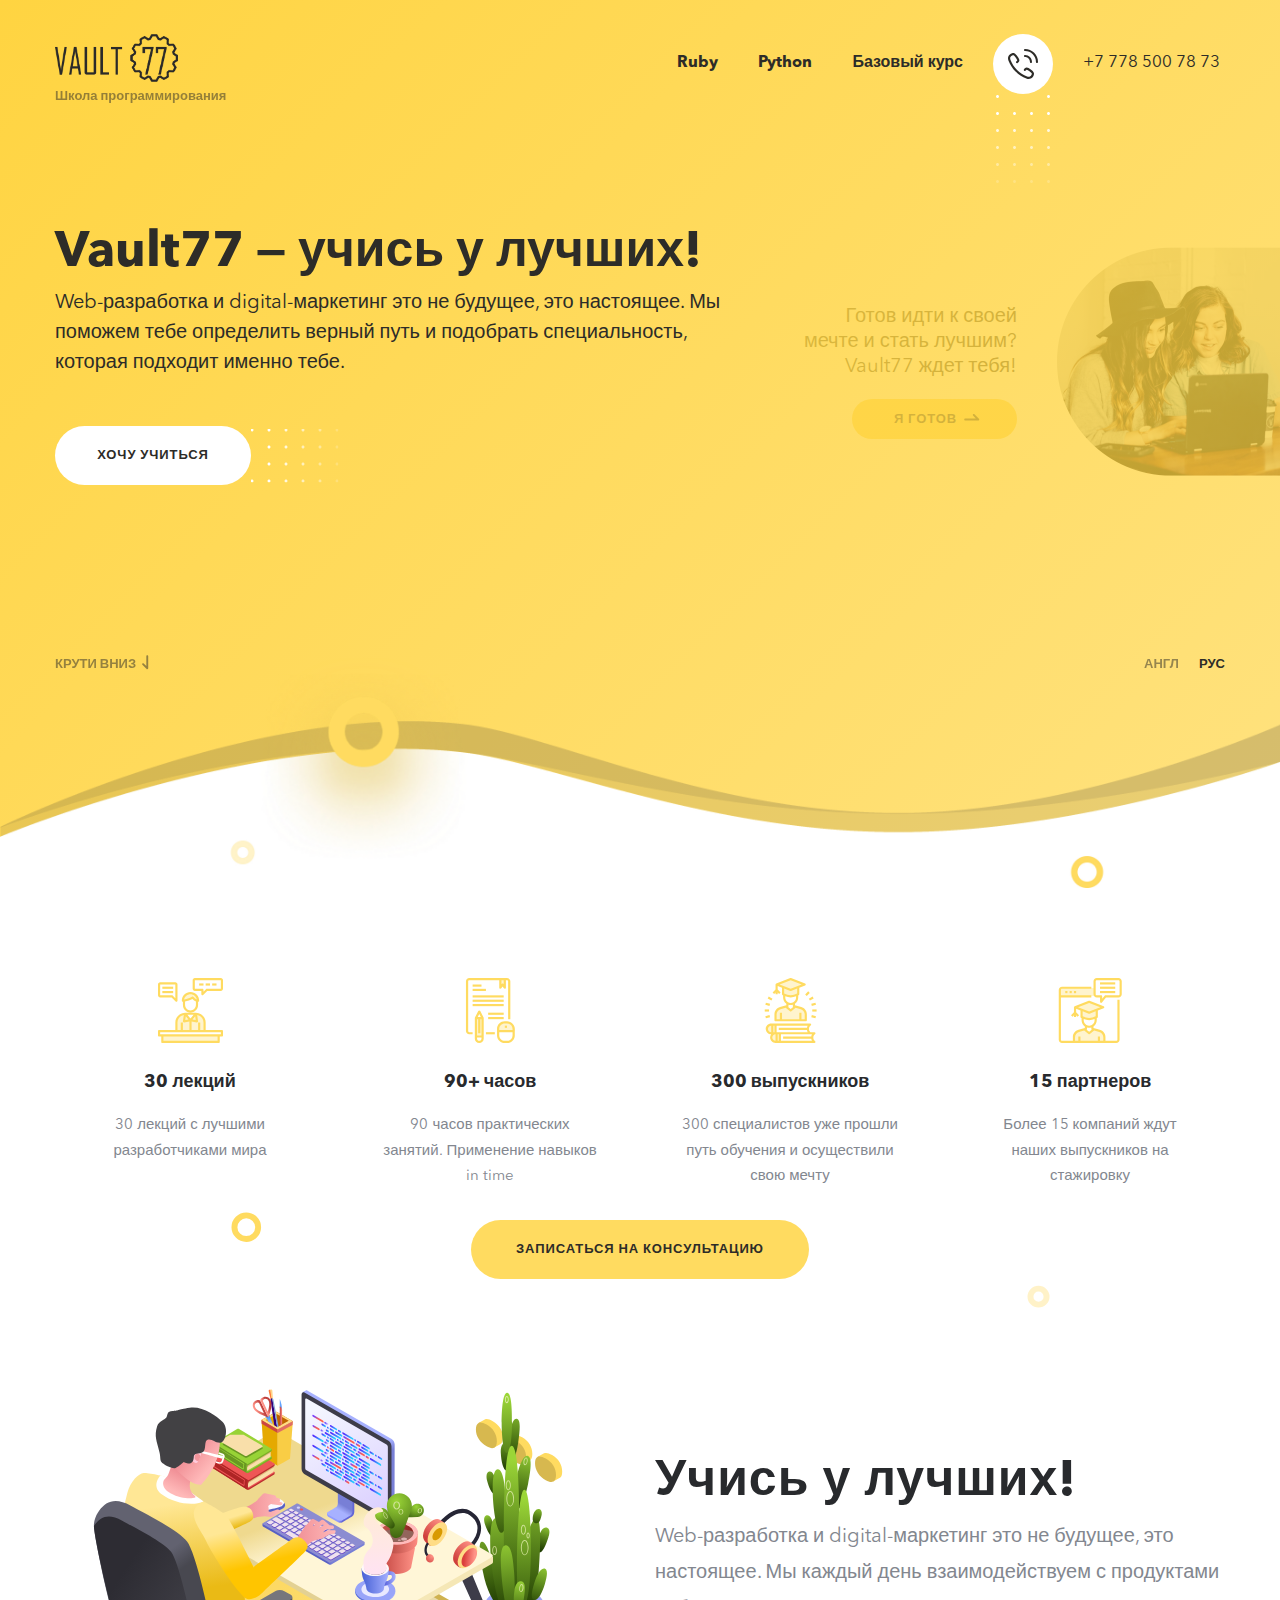
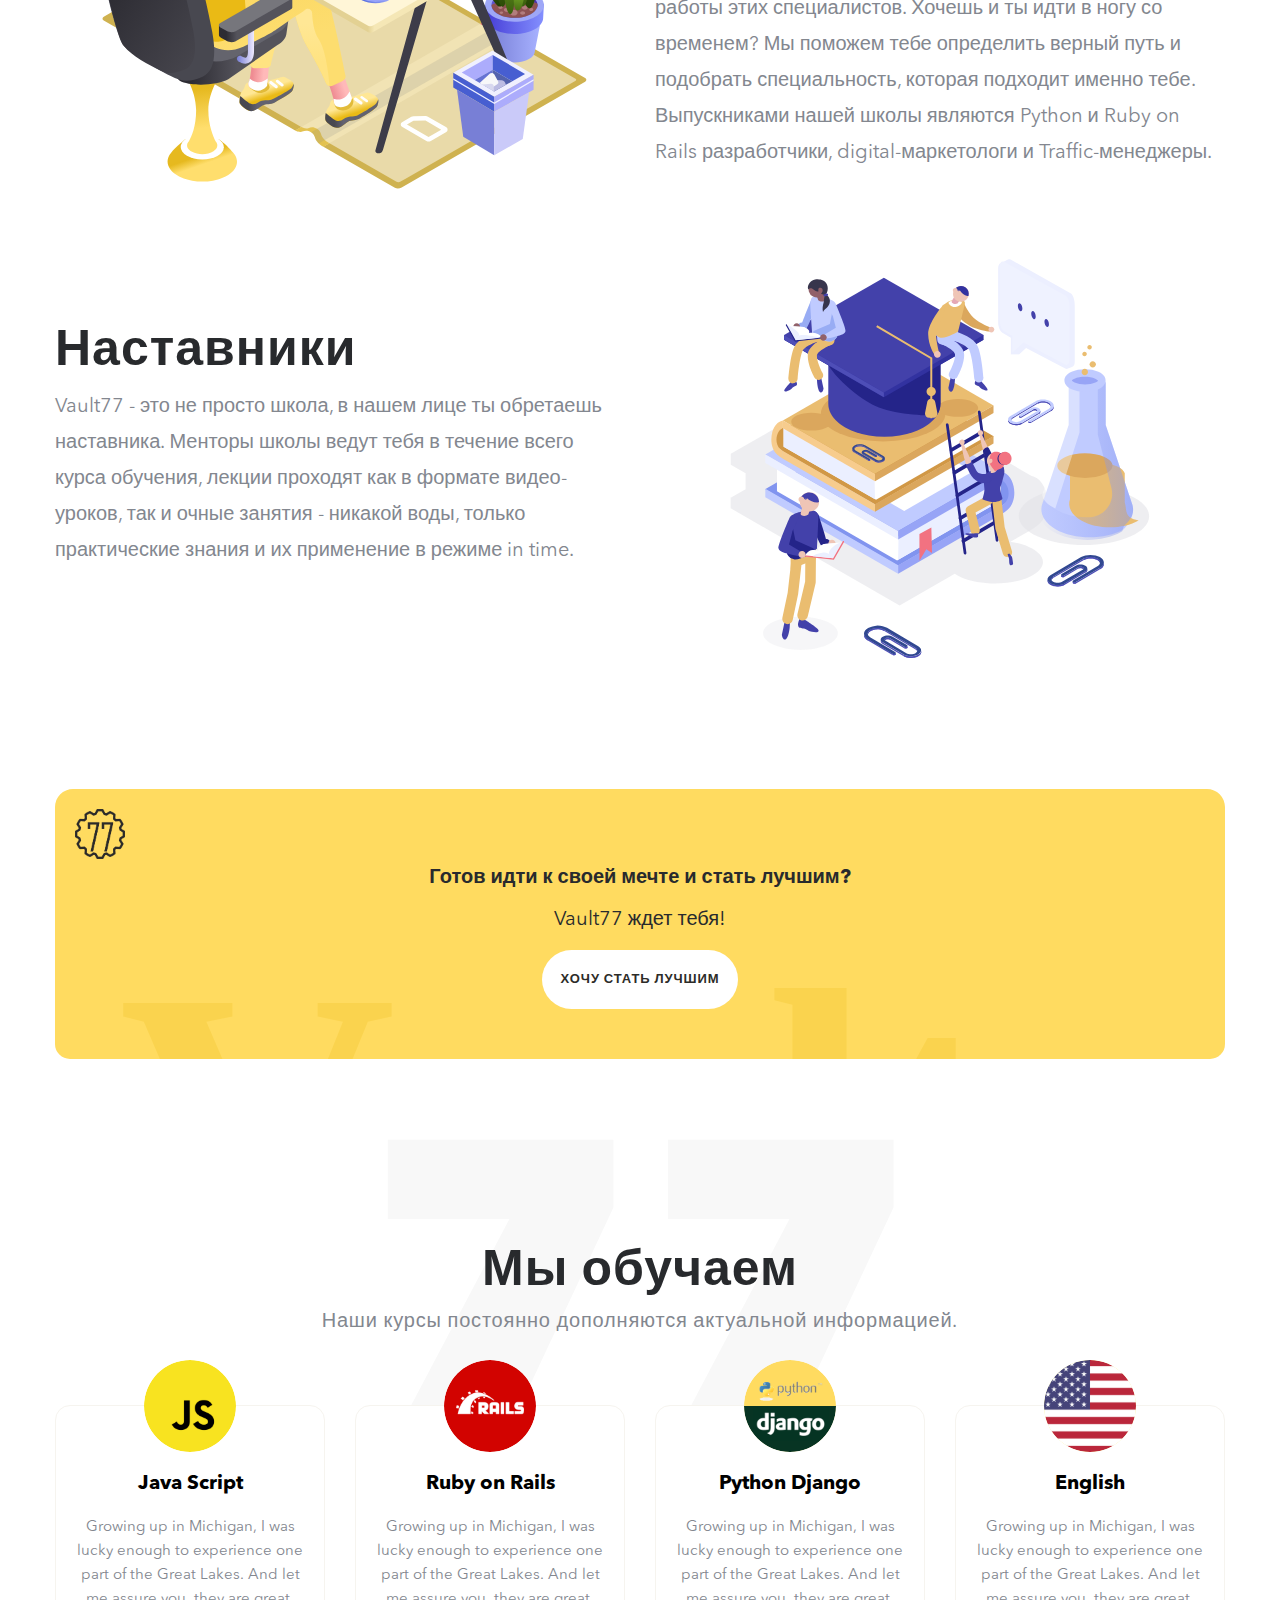
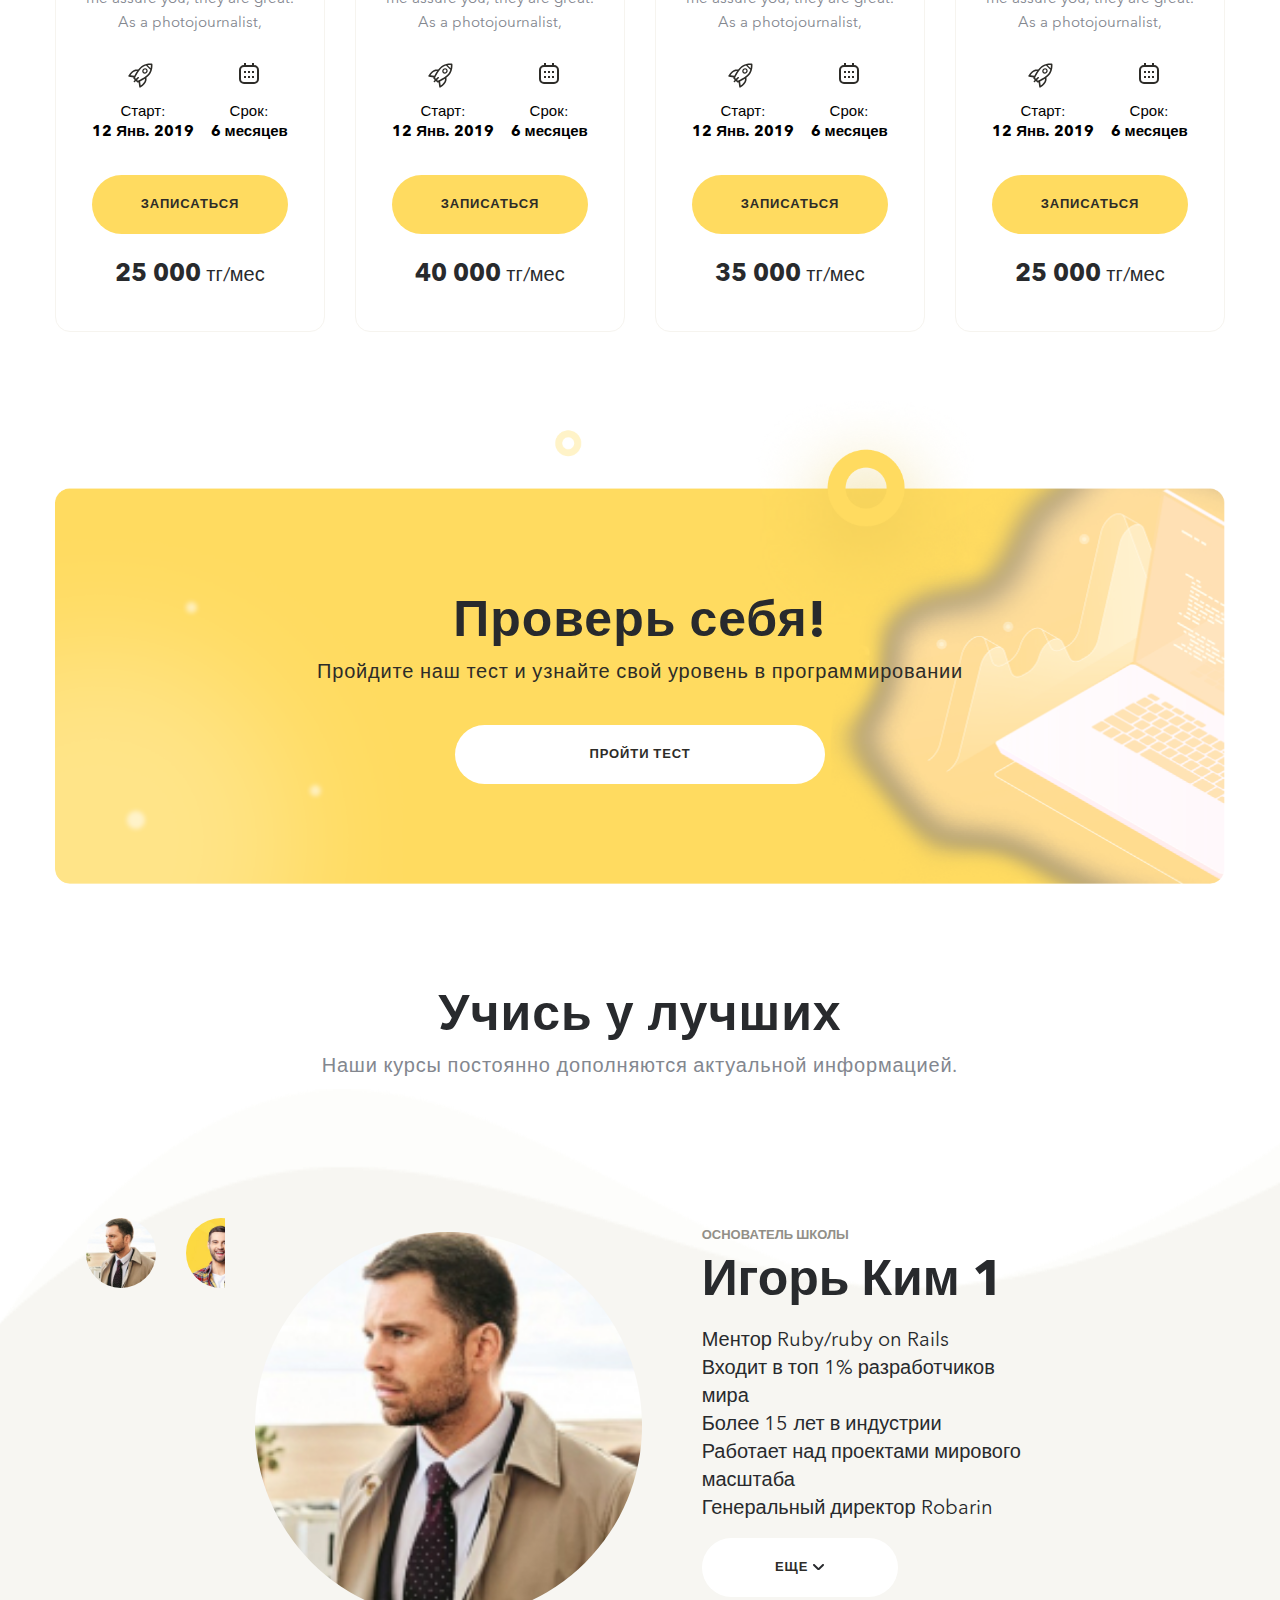
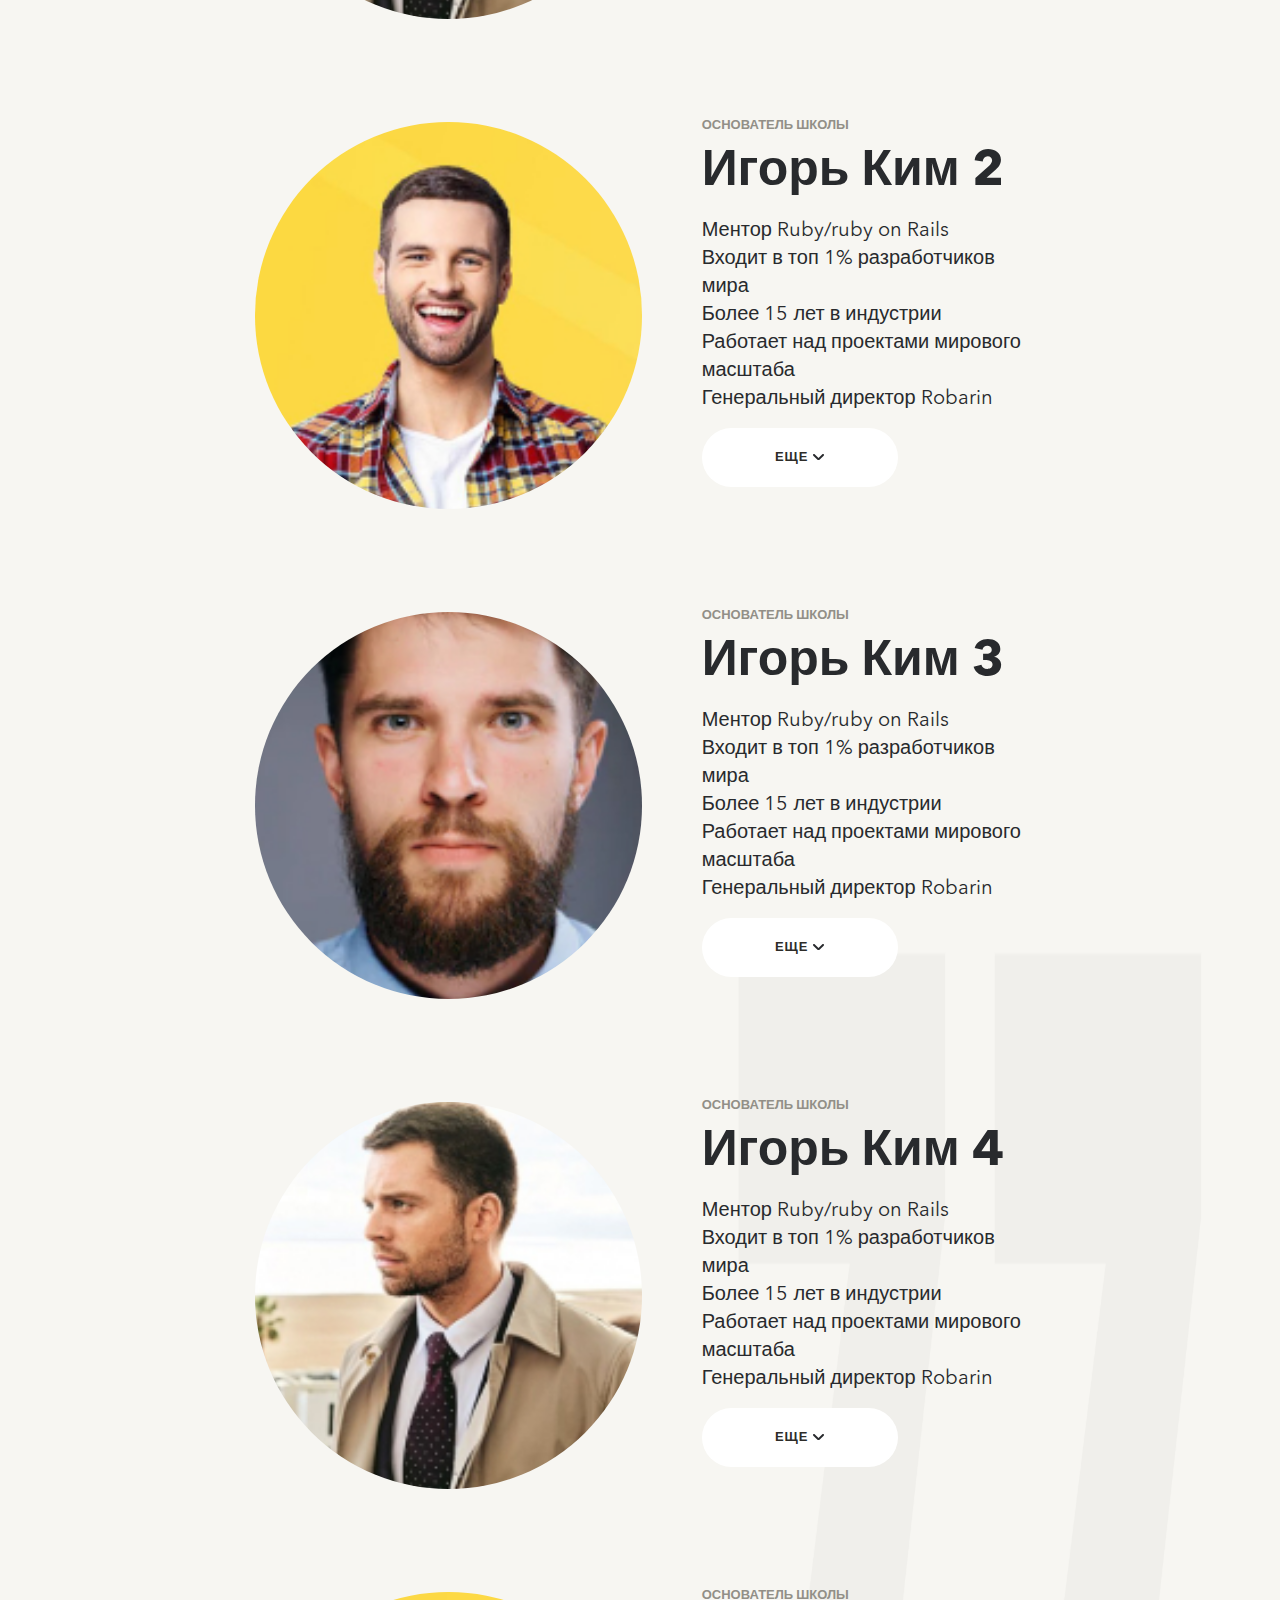
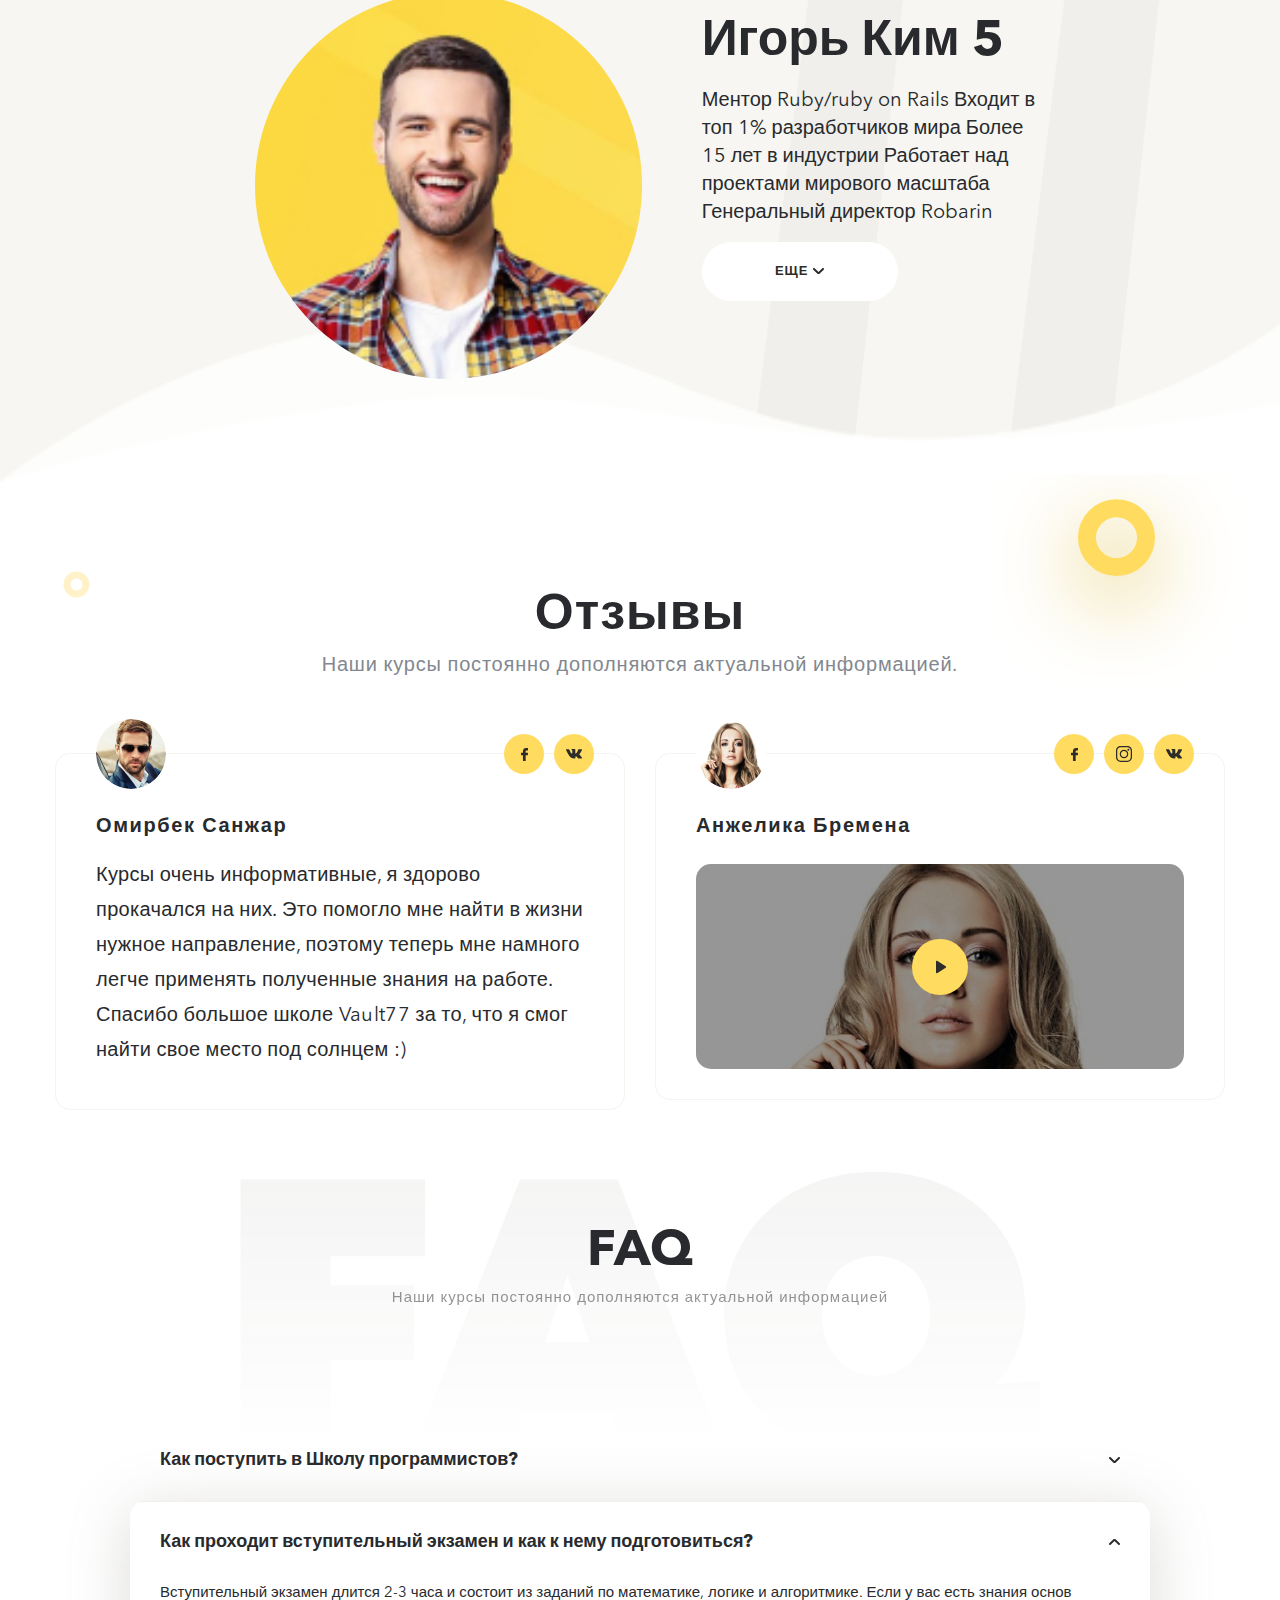
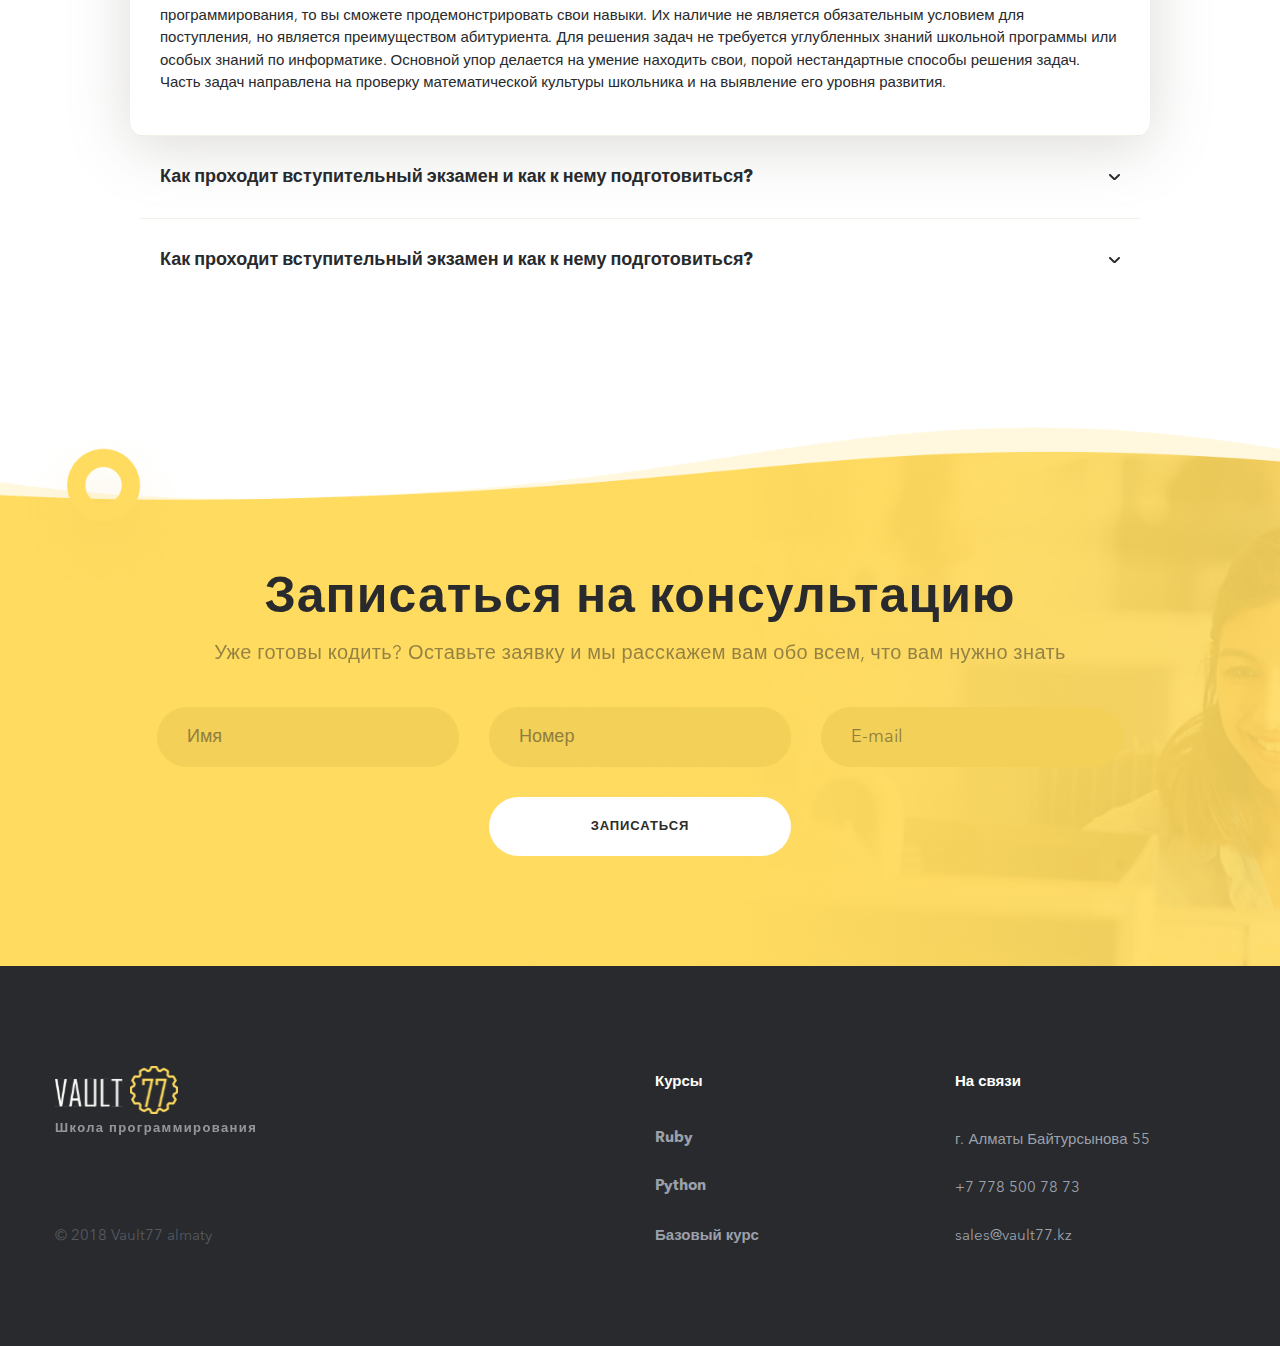
==== index.html @ 515a1a5c "Add pages" ====
<!DOCTYPE html>
<html lang="en">

<head>
  <meta charset="UTF-8">
  <meta name="viewport" content="width=device-width, initial-scale=1.0">
  <meta http-equiv="X-UA-Compatible" content="ie=edge">
  <link rel="stylesheet" href="assets/styles/style.css">
  <script src="https://code.jquery.com/jquery-3.4.0.min.js"
    integrity="sha256-BJeo0qm959uMBGb65z40ejJYGSgR7REI4+CW1fNKwOg=" crossorigin="anonymous"></script>
  <script src="assets/javascript/slick.js"></script>
  <script src="assets/javascript/main.js"></script>
  <title>Main page</title>
</head>

<body>

  <div class="header-box">
    <div class="container">
      <header class="header dark-theme">
        <a class="logo-link" href="#">
          <div class="logo-box">
            <img class="logo" src="assets/images/logo.svg" alt="Logo">
            <span class="tagline">Школа программирования</span>
          </div>
        </a>

        <nav class="menu">
          <div class="container">
            <div class="menu-flexbox">
              <ul class="menu-list">
                <li class="menu-item"><a href="ruby.html" class="menu-link">Ruby</a></li>
                <li class="menu-item"><a href="python.html" class="menu-link">Python</a></li>
                <li class="menu-item"><a href="base.html" class="menu-link">Базовый курс</a></li>

                <li class="menu-item"><a href="#" class="menu-link recall"></a></li>

                <li class="menu-item"><a href="tel:+77785007873" class="menu-link phone-number">+7 778 500 78 73</a>
                </li>

                <li class="menu-item hamburger-button">
                  <button class="hamburger hamburger--squeeze" type="button">
                    <span class="hamburger-box">
                      <span class="hamburger-inner"></span>
                    </span>
                  </button>
                </li>

              </ul>

              <div class="header-menu-logo">
                <div class="logo-box">
                  <img class="logo" src="assets/images/logo.svg" alt="Logo">
                </div>
              </div>

              <div class="header-bottom-box">
                <ul class="language-selector dark">
                  <li class="language">АНГЛ</li>
                  <li class="language active">РУС</li>
                </ul>

                <a href="#" class="menu-link recall"></a>
              </div>
            </div>
          </div>

        </nav>
      </header>
    </div>
  </div>

  <div class="first-screeen-carousel dark-theme">
    <div class="carousel-body">

      <div class="first-screen-block gradient gradient-yellow"
        style="background-image: url(assets/images/main-firstscreen.png)">
        <div class="first-screen-body">
          <div class="container">
            <div class="row">
              <div class="col-12 col-lg-5 col-xl-7">
                <h1 class="super-big-title">Vault77 — учись у лучших!</h1>
                <p class="description">Web-разработка и digital-маркетинг это не будущее, это настоящее. Мы поможем тебе
                  определить верный путь и подобрать специальность, которая подходит именно тебе.</p>
                <div class="additional"></div>

                <a class="button with-dots" href="#">Хочу учиться</a>
              </div>
            </div>
          </div>
        </div>

        <div class="first-screen-bottom"></div>
      </div>
    </div>

    <div class="first-screen-control">
      <div class="container">
        <div class="controls">
          <div class="left">
            <a href="#first-block" class="link-to-bottom">Крути вниз</a>
          </div>

          <div class="center">
            <div class="slides-control"></div>
          </div>

          <div class="right">
            <ul class="language-selector">
              <li class="language">АНГЛ</li>
              <li class="language active">РУС</li>
            </ul>
          </div>
        </div>
      </div>
    </div>

    <div class="banner-box">
      <div class="banner-body">
        <div class="oposite-elements">
          <div class="left">
            <p class="text">Готов идти к своей мечте и стать лучшим?
              Vault77 ждет тебя!</p>
            <a href="#" class="button button-arrow">Я готов</a>
          </div>
          <div class="right">
            <img class="img-block" src="assets/images/two-humans.png" alt="">
          </div>
        </div>

      </div>
    </div>
  </div>

  <div class="container">
    <div class="advantages">

      <div class="row">
        <div class="col-6 col-sm-6 col-md-3">
          <div class="advantage">
            <img class="advantage-logo" src="assets/images/main-an-1.svg" alt="ss">
            <h3 class="advantage-title">30 лекций </h3>
            <p class="advantage-description">30 лекций с лучшими
              разработчиками мира</p>
          </div>
        </div>

        <div class="col-6 col-sm-6 col-md-3">
          <div class="advantage">
            <img class="advantage-logo" src="assets/images/main-an-2.svg" alt="ss">
            <h3 class="advantage-title">90+ часов</h3>
            <p class="advantage-description">90 часов практических занятий. Применение навыков in time</p>
          </div>
        </div>

        <div class="col-6 col-sm-6 col-md-3">
          <div class="advantage">
            <img class="advantage-logo" src="assets/images/main-an-3.svg" alt="ss">
            <h3 class="advantage-title">300 выпускников</h3>
            <p class="advantage-description">300 специалистов уже прошли путь обучения и осуществили свою мечту</p>
          </div>
        </div>

        <div class="col-6 col-sm-6 col-md-3">
          <div class="advantage">
            <img class="advantage-logo" src="assets/images/main-an-4.svg" alt="ss">
            <h3 class="advantage-title">15 партнеров</h3>
            <p class="advantage-description">Более 15 компаний ждут наших выпускников на стажировку</p>
          </div>
        </div>

      </div>

      <div class="centered">
        <a href="#" class="button yellow auto-width">
          <span>Записаться</span>
          <span class="d-none d-sm-inline"> на консультацию</span>
        </a>
      </div>
    </div>
  </div>

  <div class="announce-box">
    <div class="container">
      <div class="announce">
        <div class="row">
          <div class="col-12 col-md-6">
            <div class="announce-img">
              <img src="assets/images/main-announce-1.svg" alt="" class="img-block">
            </div>
          </div>
          <div class="col-12 col-md-6">
            <div class="announce-text">
              <h2 class="big-title">Учись у лучших!</h2>
              <p class="description">
                Web-разработка и digital-маркетинг это не будущее, это настоящее. Мы каждый день
                взаимодействуем с продуктами работы этих специалистов. Хочешь и ты идти в ногу со временем? Мы поможем
                тебе
                определить верный путь и подобрать специальность, которая подходит именно тебе. Выпускниками нашей школы
                являются Python и Ruby on Rails разработчики, digital-маркетологи и Traffic-менеджеры.
              </p>
            </div>
          </div>
        </div>
      </div>

      <div class="announce">
        <div class="row">
          <div class="col-12 order-2 col-md-6 order-md-1">
            <div class="announce-text">
              <h2 class="big-title">Наставники</h2>
              <p class="description">
                Vault77 - это не просто школа, в нашем лице
                ты обретаешь наставника. Менторы школы ведут тебя в течение всего курса обучения, лекции проходят как в
                формате видео-уроков, так и очные занятия - никакой воды, только практические знания и их применение в
                режиме in time.
              </p>
            </div>
          </div>
          <div class="col-12 order-1 col-md-6 order-md-2">
            <div class="announce-img">
              <img src="assets/images/main-announce-2.svg" alt="" class="img-block">
            </div>
          </div>
        </div>
      </div>

    </div>
  </div>

  <div class="dream-box">
    <div class="container">
      <div class="dream">
        <div class="centered">
          <h4 class="title">Готов идти к своей мечте и стать лучшим?</h4>
          <p class="description">Vault77 ждет тебя!</p>

          <a href="#" class="button">Хочу стать лучшим</a>
        </div>
      </div>
    </div>
  </div>

  <div class="container" id="first-block">
    <div class="courses">
      <div class="centered">
        <h1 class="big-title">Мы обучаем</h1>
        <h4 class="subtitle">Наши курсы постоянно дополняются актуальной информацией.</h4>
      </div>

      <div class="courses-body">
        <div class="row">
          <div class="col-12 col-sm-6 col-lg-3">
            <div class="course">
              <span class="logo" style="background-image: url(assets/images/javascript-logo.svg);"></span>

              <h3 class="title">Java Script</h3>

              <p class="description">Growing up in Michigan, I was lucky enough to experience one part of the Great
                Lakes. And let me assure
                you, they are great. As a photojournalist, </p>

              <div class="course-info">
                <div class="info launch">
                  <h3 class="of">Старт:</h3>
                  <span class="is">12 Янв. 2019</span>
                </div>

                <div class="info term">
                  <h3 class="of">Срок:</h3>
                  <span class="is">6 месяцев</span>
                </div>
              </div>

              <div class="button-place">
                <a class="button yellow" href="#">Записаться</a>
              </div>

              <div class="price-place">
                <span class="price"><span class="amount">25 000</span> тг/мес</span>
              </div>
            </div>
          </div>

          <div class="col-12 col-sm-6 col-lg-3">
            <div class="course">
              <span class="logo" style="background-image: url(assets/images/rails-logo.svg);"></span>

              <h3 class="title">Ruby on Rails</h3>

              <p class="description">Growing up in Michigan, I was lucky enough to experience one part of the Great
                Lakes. And let me assure
                you, they are great. As a photojournalist, </p>

              <div class="course-info">
                <div class="info launch">
                  <h3 class="of">Старт:</h3>
                  <span class="is">12 Янв. 2019</span>
                </div>

                <div class="info term">
                  <h3 class="of">Срок:</h3>
                  <span class="is">6 месяцев</span>
                </div>
              </div>

              <div class="button-place">
                <a class="button yellow" href="#">Записаться</a>
              </div>

              <div class="price-place">
                <span class="price"><span class="amount">40 000</span> тг/мес</span>
              </div>
            </div>
          </div>
          <div class="col-12 col-sm-6 col-lg-3">
            <div class="course">
              <span class="logo" style="background-image: url(assets/images/django-logo.svg);"></span>

              <h3 class="title">Python Django</h3>

              <p class="description">Growing up in Michigan, I was lucky enough to experience one part of the Great
                Lakes. And let me assure
                you, they are great. As a photojournalist, </p>

              <div class="course-info">
                <div class="info launch">
                  <h3 class="of">Старт:</h3>
                  <span class="is">12 Янв. 2019</span>
                </div>

                <div class="info term">
                  <h3 class="of">Срок:</h3>
                  <span class="is">6 месяцев</span>
                </div>
              </div>

              <div class="button-place">
                <a class="button yellow" href="#">Записаться</a>
              </div>

              <div class="price-place">
                <span class="price"><span class="amount">35 000</span> тг/мес</span>
              </div>
            </div>
          </div>

          <div class="col-12 col-sm-6 col-lg-3">
            <div class="course">
              <span class="logo" style="background-image: url(assets/images/english-logo.svg);"></span>

              <h3 class="title">English</h3>

              <p class="description">Growing up in Michigan, I was lucky enough to experience one part of the Great
                Lakes. And let me assure
                you, they are great. As a photojournalist, </p>

              <div class="course-info">
                <div class="info launch">
                  <h3 class="of">Старт:</h3>
                  <span class="is">12 Янв. 2019</span>
                </div>

                <div class="info term">
                  <h3 class="of">Срок:</h3>
                  <span class="is">6 месяцев</span>
                </div>
              </div>

              <div class="button-place">
                <a class="button yellow" href="#">Записаться</a>
              </div>

              <div class="price-place">
                <span class="price"><span class="amount">25 000</span> тг/мес</span>
              </div>
            </div>
          </div>
        </div>
      </div>
    </div>
  </div>

  <div class="container">
    <div class="level-test-box">
      <div class="level-test-body">
        <h3 class="big-title">Проверь себя!</h3>
        <h4 class="subtitle">Пройдите наш тест и узнайте свой уровень в программировании</h4>

        <a class="button" href="#">Пройти тест</a>
      </div>
    </div>
  </div>

  <div class="container">
    <div class="centered">
      <h1 class="big-title">Учись у лучших</h1>
      <h4 class="subtitle">Наши курсы постоянно дополняются актуальной информацией.</h4>
    </div>
  </div>

  <div class="graduates-box">
    <div class="container">
      <div class="row">
        <div class="col-4 col-md-2">
          <div class="graduates-controls">
            <div class="controller">
              <span class="control"><span class="control-image"
                  style="background-image:url('assets/images/student-1.jpg')"></span></span>
              <span class="control"><span class="control-image"
                  style="background-image:url('assets/images/student-2.jpg')"></span></span>
              <span class="control"><span class="control-image"
                  style="background-image:url('assets/images/student-3.jpg')"></span></span>
              <span class="control"><span class="control-image"
                  style="background-image:url('assets/images/student-1.jpg')"></span></span>
              <span class="control"><span class="control-image"
                  style="background-image:url('assets/images/student-2.jpg')"></span></span>
            </div>
          </div>
        </div>

        <div class="col-8 d-md-none">
          <div class="current-slide-img">
            <img src="" alt="Reviewer" class="slide-img">
          </div>
        </div>

        <div class="col-12 col-md-10">
          <div class="graduates-body">
            <div class="graduates">

              <div class="graduate">
                <div class="row">
                  <div class="col-12 col-sm-5 col-md-5">
                    <div class="graduate-image-box">
                      <img src="assets/images/student-1.jpg" alt="Reviewer" class="image">
                    </div>
                  </div>

                  <div class="col-12 col-sm-6 col-md-6">
                    <div class="graduate-feedback-box">
                      <span class="course">основатель школы</span>
                      <h3 class="name">Игорь Ким 1</h3>
                      <p class="text">
                        Ментор Ruby/ruby on Rails <br>
                        Входит в топ 1% разработчиков мира <br>
                        Более 15 лет в индустрии <br>
                        Работает над проектами мирового масштаба <br>
                        Генеральный директор Robarin
                      </p>
                      <a href="#" class="button bottom-arrow">ЕЩЕ</a>
                    </div>
                  </div>
                </div>
              </div>

              <div class="graduate">
                <div class="row">
                  <div class="col-12 col-sm-5 col-md-5">
                    <div class="graduate-image-box">
                      <img src="assets/images/student-2.jpg" alt="Reviewer" class="image">
                    </div>
                  </div>

                  <div class="col-12 col-sm-6 col-md-6">
                    <div class="graduate-feedback-box">
                      <span class="course">основатель школы</span>
                      <h3 class="name">Игорь Ким 2</h3>
                      <p class="text">
                        Ментор Ruby/ruby on Rails <br>
                        Входит в топ 1% разработчиков мира <br>
                        Более 15 лет в индустрии <br>
                        Работает над проектами мирового масштаба <br>
                        Генеральный директор Robarin
                      </p>
                      <a href="#" class="button bottom-arrow">ЕЩЕ</a>

                    </div>
                  </div>
                </div>
              </div>

              <div class="graduate">
                <div class="row">
                  <div class="col-12 col-sm-5 col-md-5">
                    <div class="graduate-image-box">
                      <img src="assets/images/student-3.jpg" alt="Reviewer" class="image">
                    </div>
                  </div>

                  <div class="col-12 col-sm-6 col-md-6">
                    <div class="graduate-feedback-box">
                      <span class="course">основатель школы</span>
                      <h3 class="name">Игорь Ким 3</h3>
                      <p class="text">
                        Ментор Ruby/ruby on Rails <br>
                        Входит в топ 1% разработчиков мира <br>
                        Более 15 лет в индустрии <br>
                        Работает над проектами мирового масштаба <br>
                        Генеральный директор Robarin
                      </p>
                      <a href="#" class="button bottom-arrow">ЕЩЕ</a>

                    </div>
                  </div>
                </div>
              </div>

              <div class="graduate">
                <div class="row">
                  <div class="col-12 col-sm-5 col-md-5">
                    <div class="graduate-image-box">
                      <img src="assets/images/student-1.jpg" alt="Reviewer" class="image">
                    </div>
                  </div>

                  <div class="col-12 col-sm-6 col-md-6">
                    <div class="graduate-feedback-box">
                      <span class="course">основатель школы</span>
                      <h3 class="name">Игорь Ким 4</h3>
                      <p class="text">
                        Ментор Ruby/ruby on Rails <br>
                        Входит в топ 1% разработчиков мира <br>
                        Более 15 лет в индустрии <br>
                        Работает над проектами мирового масштаба <br>
                        Генеральный директор Robarin
                      </p>
                      <a href="#" class="button bottom-arrow">ЕЩЕ</a>

                    </div>
                  </div>
                </div>
              </div>

              <div class="graduate">
                <div class="row">
                  <div class="col-12 col-sm-5 col-md-5">
                    <div class="graduate-image-box">
                      <img src="assets/images/student-2.jpg" alt="Reviewer" class="image">
                    </div>
                  </div>

                  <div class="col-12 col-sm-6 col-md-6">
                    <div class="graduate-feedback-box">
                      <span class="course">основатель школы</span>
                      <h3 class="name">Игорь Ким 5</h3>
                      <p class="text">Ментор Ruby/ruby on Rails Входит в топ 1% разработчиков мира Более 15 лет в
                        индустрии Работает над проектами мирового масштаба Генеральный директор Robarin</p>
                      <a href="#" class="button bottom-arrow">ЕЩЕ</a>

                    </div>
                  </div>
                </div>
              </div>

            </div>
          </div>
        </div>
      </div>
    </div>

  </div>

  <div class="reviews-box">
    <div class="container">
      <div class="reviews-head">
        <h1 class="big-title">Отзывы</h1>
        <h4 class="subtitle">Наши курсы постоянно дополняются актуальной информацией.</h4>
      </div>
    </div>

    <div class="container container-disable-on-mobile">
      <div class="reviews-body">
        <div class="row">
          <div class="col-12 col-sm-6 col-md-6">
            <div class="review">
              <img src="assets/images/graduate-1.png" alt="Омирбек Санжар" class="reviewer-photo">
              <div class="social-links">
                <a href="#" class="social-link facebook"></a>
                <!-- <a href="#" class="social-link instagram"></a> -->
                <a href="#" class="social-link vk"></a>
              </div>
              <h3 class="reviewer-name">Омирбек Санжар</h3>
              <p class="review-text">Курсы очень информативные, я здорово прокачался на них. Это помогло мне найти в
                жизни нужное направление, поэтому теперь мне намного легче применять полученные знания на работе.
                Спасибо большое школе Vault77 за то, что я смог найти свое место под солнцем :)</p>
            </div>
          </div>
          <div class="col-12 col-sm-6 col-md-6">
            <div class="review">
              <img src="assets/images/graduate-2.png" alt="Анжелика Бремена" class="reviewer-photo">
              <div class="social-links">
                <a href="#" class="social-link facebook"></a>
                <a href="#" class="social-link instagram"></a>
                <a href="#" class="social-link vk"></a>
              </div>
              <h3 class="reviewer-name">Анжелика Бремена</h3>
              <span style="background-image: url(assets/images/graduate-2-photo.png)" class="video-preview"></span>
            </div>
          </div>
        </div>
      </div>
    </div>
  </div>

  <div class="faq-box">
    <div class="box-head">
      <h1 class="big-title">FAQ</h1>
      <h4 class="subtitle">Наши курсы постоянно дополняются актуальной информацией</h4>
    </div>

    <div class="container">
      <div class="faq-body-box">
        <div class="row">
          <div class="col-12 col-md-10 offset-md-1">
            <div class="faq">
              <div class="faq-head">
                <h4 class="title">Как поступить в Школу программистов?</h4>
              </div>
              <div class="faq-body">
                <p class="description">Вступительный экзамен длится 2-3 часа и состоит из заданий по математике, логике
                  и
                  алгоритмике. Если у вас есть знания основ программирования, то вы сможете продемонстрировать свои
                  навыки.
                  Их наличие не является обязательным условием для поступления, но является преимуществом абитуриента.
                  Для
                  решения задач не требуется углубленных знаний школьной программы или особых знаний по информатике.
                  Основной упор делается на умение находить свои, порой нестандартные способы решения задач. Часть задач
                  направлена на проверку математической культуры школьника и на выявление его уровня развития.</p>
              </div>
            </div>
          </div>

          <div class="col-12 col-md-10 offset-md-1">
            <div class="faq is-opened">
              <div class="faq-head">
                <h4 class="title">Как проходит вступительный
                  экзамен и как к нему подготовиться?</h4>
              </div>
              <div class="faq-body">
                <p class="description">Вступительный экзамен длится 2-3 часа и состоит из заданий по математике, логике
                  и
                  алгоритмике. Если у вас есть знания основ программирования, то вы сможете продемонстрировать свои
                  навыки.
                  Их наличие не является обязательным условием для поступления, но является преимуществом абитуриента.
                  Для
                  решения задач не требуется углубленных знаний школьной программы или особых знаний по информатике.
                  Основной упор делается на умение находить свои, порой нестандартные способы решения задач. Часть задач
                  направлена на проверку математической культуры школьника и на выявление его уровня развития.</p>
              </div>
            </div>
          </div>

          <div class="col-12 col-md-10 offset-md-1">
            <div class="faq">
              <div class="faq-head">
                <h4 class="title">Как проходит вступительный
                  экзамен и как к нему подготовиться?</h4>
              </div>
              <div class="faq-body">
                <p class="description">Вступительный экзамен длится 2-3 часа и состоит из заданий по математике, логике
                  и
                  алгоритмике. Если у вас есть знания основ программирования, то вы сможете продемонстрировать свои
                  навыки.
                  Их наличие не является обязательным условием для поступления, но является преимуществом абитуриента.
                  Для
                  решения задач не требуется углубленных знаний школьной программы или особых знаний по информатике.
                  Основной упор делается на умение находить свои, порой нестандартные способы решения задач. Часть задач
                  направлена на проверку математической культуры школьника и на выявление его уровня развития.</p>
              </div>
            </div>
          </div>

          <div class="col-12 col-md-10 offset-md-1">
            <div class="faq">
              <div class="faq-head">
                <h4 class="title">Как проходит вступительный
                  экзамен и как к нему подготовиться?</h4>
              </div>
              <div class="faq-body">
                <p class="description">Вступительный экзамен длится 2-3 часа и состоит из заданий по математике, логике
                  и
                  алгоритмике. Если у вас есть знания основ программирования, то вы сможете продемонстрировать свои
                  навыки.
                  Их наличие не является обязательным условием для поступления, но является преимуществом абитуриента.
                  Для
                  решения задач не требуется углубленных знаний школьной программы или особых знаний по информатике.
                  Основной упор делается на умение находить свои, порой нестандартные способы решения задач. Часть задач
                  направлена на проверку математической культуры школьника и на выявление его уровня развития.</p>
              </div>
            </div>
          </div>

        </div>

      </div>
    </div>
  </div>

  <div class="lead-form-box footer">
    <div class="container">
      <div class="lead-form-head">
        <h1 class="big-title">Записаться на консультацию</h1>
        <h4 class="subtitle">Уже готовы кодить? Оставьте заявку и мы расскажем вам обо всем, что вам нужно знать</h4>
      </div>

      <div class="lead-form-body">
        <form class="lead-form" action="/leads">
          <div class="row">
            <div class="col-12 col-sm-4 col-md-4">
              <div class="input-group">
                <input class="input" type="text" placeholder="Имя">
              </div>
            </div>
            <div class="col-12 col-sm-4 col-md-4">
              <div class="input-group">
                <input class="input" type="email" placeholder="Номер">
              </div>
            </div>
            <div class="col-12 col-sm-4 col-md-4">
              <div class="input-group">
                <input class="input" type="email" placeholder="E-mail">
              </div>
            </div>
            <div class="col-12 col-sm-4 offset-sm-4 col-md-4 offset-md-4">
              <div class="input-group">
                <button class="button" type="submit">Записаться</button>
              </div>
            </div>
          </div>
        </form>
      </div>
    </div>
  </div>

  <footer class="footer">
    <div class="container">
      <div class="row">
        <div class="col-12 col-sm-4 col-md-4">
          <div class="footer-extra">
            <div class="logo-box">
              <img src="assets/images/footer-vault-logo.svg" alt="Logo" class="logo">
              <span class="tagline">Школа программирования</span>
            </div>

            <span class="copyright">© 2018 Vault77 almaty</span>
          </div>
        </div>
        <div class="col-12 col-sm-2 offset-sm-2">
          <div class="footer-sections">

            <h3 class="title">Курсы</h3>
            <div class="sections">
              <a class="section-link" href="#">Ruby</a>
              <a class="section-link" href="#">Python</a>
              <a class="section-link" href="#">Базовый курс</a>
            </div>
          </div>
        </div>
        <div class="col-12 col-sm-4 col-md-4">
          <div class="footer-contacts">
            <h3 class="title">На связи</h3>

            <div class="contacts">
              <span class="contact">г. Алматы Байтурсынова 55</span>
              <a class="contact" href="#">+7 778 500 78 73</a>
              <a class="contact" href="#">sales@vault77.kz</a>
            </div>
          </div>
        </div>
      </div>
    </div>
  </footer>

</body>

</html>
---- assets/styles/style.css ----
.container{width:100%;padding-right:15px;padding-left:15px;margin-right:auto;margin-left:auto}@media (min-width: 576px){.container{max-width:540px}}@media (min-width: 768px){.container{max-width:720px}}@media (min-width: 992px){.container{max-width:960px}}@media (min-width: 1220px){.container{max-width:1200px}}.container-fluid{width:100%;padding-right:15px;padding-left:15px;margin-right:auto;margin-left:auto}.row{display:-webkit-box;display:flex;flex-wrap:wrap;margin-right:-15px;margin-left:-15px}.no-gutters{margin-right:0;margin-left:0}.no-gutters>.col,.no-gutters>[class*="col-"]{padding-right:0;padding-left:0}.col-1,.col-2,.col-3,.col-4,.col-5,.col-6,.col-7,.col-8,.col-9,.col-10,.col-11,.col-12,.col,.col-auto,.col-sm-1,.col-sm-2,.col-sm-3,.col-sm-4,.col-sm-5,.col-sm-6,.col-sm-7,.col-sm-8,.col-sm-9,.col-sm-10,.col-sm-11,.col-sm-12,.col-sm,.col-sm-auto,.col-md-1,.col-md-2,.col-md-3,.col-md-4,.col-md-5,.col-md-6,.col-md-7,.col-md-8,.col-md-9,.col-md-10,.col-md-11,.col-md-12,.col-md,.col-md-auto,.col-lg-1,.col-lg-2,.col-lg-3,.col-lg-4,.col-lg-5,.col-lg-6,.col-lg-7,.col-lg-8,.col-lg-9,.col-lg-10,.col-lg-11,.col-lg-12,.col-lg,.col-lg-auto,.col-xl-1,.col-xl-2,.col-xl-3,.col-xl-4,.col-xl-5,.col-xl-6,.col-xl-7,.col-xl-8,.col-xl-9,.col-xl-10,.col-xl-11,.col-xl-12,.col-xl,.col-xl-auto{width:100%;min-height:1px;padding-right:15px;padding-left:15px}.col{flex-basis:0;-webkit-box-flex:1;flex-grow:1;max-width:100%}.col-auto{-webkit-box-flex:0;flex:0 0 auto;width:auto;max-width:none}.col-1{-webkit-box-flex:0;flex:0 0 8.33333%;max-width:8.33333%}.col-2{-webkit-box-flex:0;flex:0 0 16.66667%;max-width:16.66667%}.col-3{-webkit-box-flex:0;flex:0 0 25%;max-width:25%}.col-4{-webkit-box-flex:0;flex:0 0 33.33333%;max-width:33.33333%}.col-5{-webkit-box-flex:0;flex:0 0 41.66667%;max-width:41.66667%}.col-6{-webkit-box-flex:0;flex:0 0 50%;max-width:50%}.col-7{-webkit-box-flex:0;flex:0 0 58.33333%;max-width:58.33333%}.col-8{-webkit-box-flex:0;flex:0 0 66.66667%;max-width:66.66667%}.col-9{-webkit-box-flex:0;flex:0 0 75%;max-width:75%}.col-10{-webkit-box-flex:0;flex:0 0 83.33333%;max-width:83.33333%}.col-11{-webkit-box-flex:0;flex:0 0 91.66667%;max-width:91.66667%}.col-12{-webkit-box-flex:0;flex:0 0 100%;max-width:100%}.order-first{-webkit-box-ordinal-group:0;order:-1}.order-last{-webkit-box-ordinal-group:14;order:13}.order-0{-webkit-box-ordinal-group:1;order:0}.order-1{-webkit-box-ordinal-group:2;order:1}.order-2{-webkit-box-ordinal-group:3;order:2}.order-3{-webkit-box-ordinal-group:4;order:3}.order-4{-webkit-box-ordinal-group:5;order:4}.order-5{-webkit-box-ordinal-group:6;order:5}.order-6{-webkit-box-ordinal-group:7;order:6}.order-7{-webkit-box-ordinal-group:8;order:7}.order-8{-webkit-box-ordinal-group:9;order:8}.order-9{-webkit-box-ordinal-group:10;order:9}.order-10{-webkit-box-ordinal-group:11;order:10}.order-11{-webkit-box-ordinal-group:12;order:11}.order-12{-webkit-box-ordinal-group:13;order:12}.offset-1{margin-left:8.33333%}.offset-2{margin-left:16.66667%}.offset-3{margin-left:25%}.offset-4{margin-left:33.33333%}.offset-5{margin-left:41.66667%}.offset-6{margin-left:50%}.offset-7{margin-left:58.33333%}.offset-8{margin-left:66.66667%}.offset-9{margin-left:75%}.offset-10{margin-left:83.33333%}.offset-11{margin-left:91.66667%}@media (min-width: 576px){.col-sm{flex-basis:0;-webkit-box-flex:1;flex-grow:1;max-width:100%}.col-sm-auto{-webkit-box-flex:0;flex:0 0 auto;width:auto;max-width:none}.col-sm-1{-webkit-box-flex:0;flex:0 0 8.33333%;max-width:8.33333%}.col-sm-2{-webkit-box-flex:0;flex:0 0 16.66667%;max-width:16.66667%}.col-sm-3{-webkit-box-flex:0;flex:0 0 25%;max-width:25%}.col-sm-4{-webkit-box-flex:0;flex:0 0 33.33333%;max-width:33.33333%}.col-sm-5{-webkit-box-flex:0;flex:0 0 41.66667%;max-width:41.66667%}.col-sm-6{-webkit-box-flex:0;flex:0 0 50%;max-width:50%}.col-sm-7{-webkit-box-flex:0;flex:0 0 58.33333%;max-width:58.33333%}.col-sm-8{-webkit-box-flex:0;flex:0 0 66.66667%;max-width:66.66667%}.col-sm-9{-webkit-box-flex:0;flex:0 0 75%;max-width:75%}.col-sm-10{-webkit-box-flex:0;flex:0 0 83.33333%;max-width:83.33333%}.col-sm-11{-webkit-box-flex:0;flex:0 0 91.66667%;max-width:91.66667%}.col-sm-12{-webkit-box-flex:0;flex:0 0 100%;max-width:100%}.order-sm-first{-webkit-box-ordinal-group:0;order:-1}.order-sm-last{-webkit-box-ordinal-group:14;order:13}.order-sm-0{-webkit-box-ordinal-group:1;order:0}.order-sm-1{-webkit-box-ordinal-group:2;order:1}.order-sm-2{-webkit-box-ordinal-group:3;order:2}.order-sm-3{-webkit-box-ordinal-group:4;order:3}.order-sm-4{-webkit-box-ordinal-group:5;order:4}.order-sm-5{-webkit-box-ordinal-group:6;order:5}.order-sm-6{-webkit-box-ordinal-group:7;order:6}.order-sm-7{-webkit-box-ordinal-group:8;order:7}.order-sm-8{-webkit-box-ordinal-group:9;order:8}.order-sm-9{-webkit-box-ordinal-group:10;order:9}.order-sm-10{-webkit-box-ordinal-group:11;order:10}.order-sm-11{-webkit-box-ordinal-group:12;order:11}.order-sm-12{-webkit-box-ordinal-group:13;order:12}.offset-sm-0{margin-left:0}.offset-sm-1{margin-left:8.33333%}.offset-sm-2{margin-left:16.66667%}.offset-sm-3{margin-left:25%}.offset-sm-4{margin-left:33.33333%}.offset-sm-5{margin-left:41.66667%}.offset-sm-6{margin-left:50%}.offset-sm-7{margin-left:58.33333%}.offset-sm-8{margin-left:66.66667%}.offset-sm-9{margin-left:75%}.offset-sm-10{margin-left:83.33333%}.offset-sm-11{margin-left:91.66667%}}@media (min-width: 768px){.col-md{flex-basis:0;-webkit-box-flex:1;flex-grow:1;max-width:100%}.col-md-auto{-webkit-box-flex:0;flex:0 0 auto;width:auto;max-width:none}.col-md-1{-webkit-box-flex:0;flex:0 0 8.33333%;max-width:8.33333%}.col-md-2{-webkit-box-flex:0;flex:0 0 16.66667%;max-width:16.66667%}.col-md-3{-webkit-box-flex:0;flex:0 0 25%;max-width:25%}.col-md-4{-webkit-box-flex:0;flex:0 0 33.33333%;max-width:33.33333%}.col-md-5{-webkit-box-flex:0;flex:0 0 41.66667%;max-width:41.66667%}.col-md-6{-webkit-box-flex:0;flex:0 0 50%;max-width:50%}.col-md-7{-webkit-box-flex:0;flex:0 0 58.33333%;max-width:58.33333%}.col-md-8{-webkit-box-flex:0;flex:0 0 66.66667%;max-width:66.66667%}.col-md-9{-webkit-box-flex:0;flex:0 0 75%;max-width:75%}.col-md-10{-webkit-box-flex:0;flex:0 0 83.33333%;max-width:83.33333%}.col-md-11{-webkit-box-flex:0;flex:0 0 91.66667%;max-width:91.66667%}.col-md-12{-webkit-box-flex:0;flex:0 0 100%;max-width:100%}.order-md-first{-webkit-box-ordinal-group:0;order:-1}.order-md-last{-webkit-box-ordinal-group:14;order:13}.order-md-0{-webkit-box-ordinal-group:1;order:0}.order-md-1{-webkit-box-ordinal-group:2;order:1}.order-md-2{-webkit-box-ordinal-group:3;order:2}.order-md-3{-webkit-box-ordinal-group:4;order:3}.order-md-4{-webkit-box-ordinal-group:5;order:4}.order-md-5{-webkit-box-ordinal-group:6;order:5}.order-md-6{-webkit-box-ordinal-group:7;order:6}.order-md-7{-webkit-box-ordinal-group:8;order:7}.order-md-8{-webkit-box-ordinal-group:9;order:8}.order-md-9{-webkit-box-ordinal-group:10;order:9}.order-md-10{-webkit-box-ordinal-group:11;order:10}.order-md-11{-webkit-box-ordinal-group:12;order:11}.order-md-12{-webkit-box-ordinal-group:13;order:12}.offset-md-0{margin-left:0}.offset-md-1{margin-left:8.33333%}.offset-md-2{margin-left:16.66667%}.offset-md-3{margin-left:25%}.offset-md-4{margin-left:33.33333%}.offset-md-5{margin-left:41.66667%}.offset-md-6{margin-left:50%}.offset-md-7{margin-left:58.33333%}.offset-md-8{margin-left:66.66667%}.offset-md-9{margin-left:75%}.offset-md-10{margin-left:83.33333%}.offset-md-11{margin-left:91.66667%}}@media (min-width: 992px){.col-lg{flex-basis:0;-webkit-box-flex:1;flex-grow:1;max-width:100%}.col-lg-auto{-webkit-box-flex:0;flex:0 0 auto;width:auto;max-width:none}.col-lg-1{-webkit-box-flex:0;flex:0 0 8.33333%;max-width:8.33333%}.col-lg-2{-webkit-box-flex:0;flex:0 0 16.66667%;max-width:16.66667%}.col-lg-3{-webkit-box-flex:0;flex:0 0 25%;max-width:25%}.col-lg-4{-webkit-box-flex:0;flex:0 0 33.33333%;max-width:33.33333%}.col-lg-5{-webkit-box-flex:0;flex:0 0 41.66667%;max-width:41.66667%}.col-lg-6{-webkit-box-flex:0;flex:0 0 50%;max-width:50%}.col-lg-7{-webkit-box-flex:0;flex:0 0 58.33333%;max-width:58.33333%}.col-lg-8{-webkit-box-flex:0;flex:0 0 66.66667%;max-width:66.66667%}.col-lg-9{-webkit-box-flex:0;flex:0 0 75%;max-width:75%}.col-lg-10{-webkit-box-flex:0;flex:0 0 83.33333%;max-width:83.33333%}.col-lg-11{-webkit-box-flex:0;flex:0 0 91.66667%;max-width:91.66667%}.col-lg-12{-webkit-box-flex:0;flex:0 0 100%;max-width:100%}.order-lg-first{-webkit-box-ordinal-group:0;order:-1}.order-lg-last{-webkit-box-ordinal-group:14;order:13}.order-lg-0{-webkit-box-ordinal-group:1;order:0}.order-lg-1{-webkit-box-ordinal-group:2;order:1}.order-lg-2{-webkit-box-ordinal-group:3;order:2}.order-lg-3{-webkit-box-ordinal-group:4;order:3}.order-lg-4{-webkit-box-ordinal-group:5;order:4}.order-lg-5{-webkit-box-ordinal-group:6;order:5}.order-lg-6{-webkit-box-ordinal-group:7;order:6}.order-lg-7{-webkit-box-ordinal-group:8;order:7}.order-lg-8{-webkit-box-ordinal-group:9;order:8}.order-lg-9{-webkit-box-ordinal-group:10;order:9}.order-lg-10{-webkit-box-ordinal-group:11;order:10}.order-lg-11{-webkit-box-ordinal-group:12;order:11}.order-lg-12{-webkit-box-ordinal-group:13;order:12}.offset-lg-0{margin-left:0}.offset-lg-1{margin-left:8.33333%}.offset-lg-2{margin-left:16.66667%}.offset-lg-3{margin-left:25%}.offset-lg-4{margin-left:33.33333%}.offset-lg-5{margin-left:41.66667%}.offset-lg-6{margin-left:50%}.offset-lg-7{margin-left:58.33333%}.offset-lg-8{margin-left:66.66667%}.offset-lg-9{margin-left:75%}.offset-lg-10{margin-left:83.33333%}.offset-lg-11{margin-left:91.66667%}}@media (min-width: 1220px){.col-xl{flex-basis:0;-webkit-box-flex:1;flex-grow:1;max-width:100%}.col-xl-auto{-webkit-box-flex:0;flex:0 0 auto;width:auto;max-width:none}.col-xl-1{-webkit-box-flex:0;flex:0 0 8.33333%;max-width:8.33333%}.col-xl-2{-webkit-box-flex:0;flex:0 0 16.66667%;max-width:16.66667%}.col-xl-3{-webkit-box-flex:0;flex:0 0 25%;max-width:25%}.col-xl-4{-webkit-box-flex:0;flex:0 0 33.33333%;max-width:33.33333%}.col-xl-5{-webkit-box-flex:0;flex:0 0 41.66667%;max-width:41.66667%}.col-xl-6{-webkit-box-flex:0;flex:0 0 50%;max-width:50%}.col-xl-7{-webkit-box-flex:0;flex:0 0 58.33333%;max-width:58.33333%}.col-xl-8{-webkit-box-flex:0;flex:0 0 66.66667%;max-width:66.66667%}.col-xl-9{-webkit-box-flex:0;flex:0 0 75%;max-width:75%}.col-xl-10{-webkit-box-flex:0;flex:0 0 83.33333%;max-width:83.33333%}.col-xl-11{-webkit-box-flex:0;flex:0 0 91.66667%;max-width:91.66667%}.col-xl-12{-webkit-box-flex:0;flex:0 0 100%;max-width:100%}.order-xl-first{-webkit-box-ordinal-group:0;order:-1}.order-xl-last{-webkit-box-ordinal-group:14;order:13}.order-xl-0{-webkit-box-ordinal-group:1;order:0}.order-xl-1{-webkit-box-ordinal-group:2;order:1}.order-xl-2{-webkit-box-ordinal-group:3;order:2}.order-xl-3{-webkit-box-ordinal-group:4;order:3}.order-xl-4{-webkit-box-ordinal-group:5;order:4}.order-xl-5{-webkit-box-ordinal-group:6;order:5}.order-xl-6{-webkit-box-ordinal-group:7;order:6}.order-xl-7{-webkit-box-ordinal-group:8;order:7}.order-xl-8{-webkit-box-ordinal-group:9;order:8}.order-xl-9{-webkit-box-ordinal-group:10;order:9}.order-xl-10{-webkit-box-ordinal-group:11;order:10}.order-xl-11{-webkit-box-ordinal-group:12;order:11}.order-xl-12{-webkit-box-ordinal-group:13;order:12}.offset-xl-0{margin-left:0}.offset-xl-1{margin-left:8.33333%}.offset-xl-2{margin-left:16.66667%}.offset-xl-3{margin-left:25%}.offset-xl-4{margin-left:33.33333%}.offset-xl-5{margin-left:41.66667%}.offset-xl-6{margin-left:50%}.offset-xl-7{margin-left:58.33333%}.offset-xl-8{margin-left:66.66667%}.offset-xl-9{margin-left:75%}.offset-xl-10{margin-left:83.33333%}.offset-xl-11{margin-left:91.66667%}}.d-none{display:none !important}.d-inline{display:inline !important}.d-inline-block{display:inline-block !important}.d-block{display:block !important}.d-table{display:table !important}.d-table-row{display:table-row !important}.d-table-cell{display:table-cell !important}.d-flex{display:-webkit-box !important;display:flex !important}.d-inline-flex{display:-webkit-inline-box !important;display:inline-flex !important}@media (min-width: 576px){.d-sm-none{display:none !important}.d-sm-inline{display:inline !important}.d-sm-inline-block{display:inline-block !important}.d-sm-block{display:block !important}.d-sm-table{display:table !important}.d-sm-table-row{display:table-row !important}.d-sm-table-cell{display:table-cell !important}.d-sm-flex{display:-webkit-box !important;display:flex !important}.d-sm-inline-flex{display:-webkit-inline-box !important;display:inline-flex !important}}@media (min-width: 768px){.d-md-none{display:none !important}.d-md-inline{display:inline !important}.d-md-inline-block{display:inline-block !important}.d-md-block{display:block !important}.d-md-table{display:table !important}.d-md-table-row{display:table-row !important}.d-md-table-cell{display:table-cell !important}.d-md-flex{display:-webkit-box !important;display:flex !important}.d-md-inline-flex{display:-webkit-inline-box !important;display:inline-flex !important}}@media (min-width: 992px){.d-lg-none{display:none !important}.d-lg-inline{display:inline !important}.d-lg-inline-block{display:inline-block !important}.d-lg-block{display:block !important}.d-lg-table{display:table !important}.d-lg-table-row{display:table-row !important}.d-lg-table-cell{display:table-cell !important}.d-lg-flex{display:-webkit-box !important;display:flex !important}.d-lg-inline-flex{display:-webkit-inline-box !important;display:inline-flex !important}}@media (min-width: 1220px){.d-xl-none{display:none !important}.d-xl-inline{display:inline !important}.d-xl-inline-block{display:inline-block !important}.d-xl-block{display:block !important}.d-xl-table{display:table !important}.d-xl-table-row{display:table-row !important}.d-xl-table-cell{display:table-cell !important}.d-xl-flex{display:-webkit-box !important;display:flex !important}.d-xl-inline-flex{display:-webkit-inline-box !important;display:inline-flex !important}}@media print{.d-print-none{display:none !important}.d-print-inline{display:inline !important}.d-print-inline-block{display:inline-block !important}.d-print-block{display:block !important}.d-print-table{display:table !important}.d-print-table-row{display:table-row !important}.d-print-table-cell{display:table-cell !important}.d-print-flex{display:-webkit-box !important;display:flex !important}.d-print-inline-flex{display:-webkit-inline-box !important;display:inline-flex !important}}.flex-row{-webkit-box-orient:horizontal !important;-webkit-box-direction:normal !important;flex-direction:row !important}.flex-column{-webkit-box-orient:vertical !important;-webkit-box-direction:normal !important;flex-direction:column !important}.flex-row-reverse{-webkit-box-orient:horizontal !important;-webkit-box-direction:reverse !important;flex-direction:row-reverse !important}.flex-column-reverse{-webkit-box-orient:vertical !important;-webkit-box-direction:reverse !important;flex-direction:column-reverse !important}.flex-wrap{flex-wrap:wrap !important}.flex-nowrap{flex-wrap:nowrap !important}.flex-wrap-reverse{flex-wrap:wrap-reverse !important}.flex-fill{-webkit-box-flex:1 !important;flex:1 1 auto !important}.flex-grow-0{-webkit-box-flex:0 !important;flex-grow:0 !important}.flex-grow-1{-webkit-box-flex:1 !important;flex-grow:1 !important}.flex-shrink-0{flex-shrink:0 !important}.flex-shrink-1{flex-shrink:1 !important}.justify-content-start{-webkit-box-pack:start !important;justify-content:flex-start !important}.justify-content-end{-webkit-box-pack:end !important;justify-content:flex-end !important}.justify-content-center{-webkit-box-pack:center !important;justify-content:center !important}.justify-content-between{-webkit-box-pack:justify !important;justify-content:space-between !important}.justify-content-around{justify-content:space-around !important}.align-items-start{-webkit-box-align:start !important;align-items:flex-start !important}.align-items-end{-webkit-box-align:end !important;align-items:flex-end !important}.align-items-center{-webkit-box-align:center !important;align-items:center !important}.align-items-baseline{-webkit-box-align:baseline !important;align-items:baseline !important}.align-items-stretch{-webkit-box-align:stretch !important;align-items:stretch !important}.align-content-start{align-content:flex-start !important}.align-content-end{align-content:flex-end !important}.align-content-center{align-content:center !important}.align-content-between{align-content:space-between !important}.align-content-around{align-content:space-around !important}.align-content-stretch{align-content:stretch !important}.align-self-auto{align-self:auto !important}.align-self-start{align-self:flex-start !important}.align-self-end{align-self:flex-end !important}.align-self-center{align-self:center !important}.align-self-baseline{align-self:baseline !important}.align-self-stretch{align-self:stretch !important}@media (min-width: 576px){.flex-sm-row{-webkit-box-orient:horizontal !important;-webkit-box-direction:normal !important;flex-direction:row !important}.flex-sm-column{-webkit-box-orient:vertical !important;-webkit-box-direction:normal !important;flex-direction:column !important}.flex-sm-row-reverse{-webkit-box-orient:horizontal !important;-webkit-box-direction:reverse !important;flex-direction:row-reverse !important}.flex-sm-column-reverse{-webkit-box-orient:vertical !important;-webkit-box-direction:reverse !important;flex-direction:column-reverse !important}.flex-sm-wrap{flex-wrap:wrap !important}.flex-sm-nowrap{flex-wrap:nowrap !important}.flex-sm-wrap-reverse{flex-wrap:wrap-reverse !important}.flex-sm-fill{-webkit-box-flex:1 !important;flex:1 1 auto !important}.flex-sm-grow-0{-webkit-box-flex:0 !important;flex-grow:0 !important}.flex-sm-grow-1{-webkit-box-flex:1 !important;flex-grow:1 !important}.flex-sm-shrink-0{flex-shrink:0 !important}.flex-sm-shrink-1{flex-shrink:1 !important}.justify-content-sm-start{-webkit-box-pack:start !important;justify-content:flex-start !important}.justify-content-sm-end{-webkit-box-pack:end !important;justify-content:flex-end !important}.justify-content-sm-center{-webkit-box-pack:center !important;justify-content:center !important}.justify-content-sm-between{-webkit-box-pack:justify !important;justify-content:space-between !important}.justify-content-sm-around{justify-content:space-around !important}.align-items-sm-start{-webkit-box-align:start !important;align-items:flex-start !important}.align-items-sm-end{-webkit-box-align:end !important;align-items:flex-end !important}.align-items-sm-center{-webkit-box-align:center !important;align-items:center !important}.align-items-sm-baseline{-webkit-box-align:baseline !important;align-items:baseline !important}.align-items-sm-stretch{-webkit-box-align:stretch !important;align-items:stretch !important}.align-content-sm-start{align-content:flex-start !important}.align-content-sm-end{align-content:flex-end !important}.align-content-sm-center{align-content:center !important}.align-content-sm-between{align-content:space-between !important}.align-content-sm-around{align-content:space-around !important}.align-content-sm-stretch{align-content:stretch !important}.align-self-sm-auto{align-self:auto !important}.align-self-sm-start{align-self:flex-start !important}.align-self-sm-end{align-self:flex-end !important}.align-self-sm-center{align-self:center !important}.align-self-sm-baseline{align-self:baseline !important}.align-self-sm-stretch{align-self:stretch !important}}@media (min-width: 768px){.flex-md-row{-webkit-box-orient:horizontal !important;-webkit-box-direction:normal !important;flex-direction:row !important}.flex-md-column{-webkit-box-orient:vertical !important;-webkit-box-direction:normal !important;flex-direction:column !important}.flex-md-row-reverse{-webkit-box-orient:horizontal !important;-webkit-box-direction:reverse !important;flex-direction:row-reverse !important}.flex-md-column-reverse{-webkit-box-orient:vertical !important;-webkit-box-direction:reverse !important;flex-direction:column-reverse !important}.flex-md-wrap{flex-wrap:wrap !important}.flex-md-nowrap{flex-wrap:nowrap !important}.flex-md-wrap-reverse{flex-wrap:wrap-reverse !important}.flex-md-fill{-webkit-box-flex:1 !important;flex:1 1 auto !important}.flex-md-grow-0{-webkit-box-flex:0 !important;flex-grow:0 !important}.flex-md-grow-1{-webkit-box-flex:1 !important;flex-grow:1 !important}.flex-md-shrink-0{flex-shrink:0 !important}.flex-md-shrink-1{flex-shrink:1 !important}.justify-content-md-start{-webkit-box-pack:start !important;justify-content:flex-start !important}.justify-content-md-end{-webkit-box-pack:end !important;justify-content:flex-end !important}.justify-content-md-center{-webkit-box-pack:center !important;justify-content:center !important}.justify-content-md-between{-webkit-box-pack:justify !important;justify-content:space-between !important}.justify-content-md-around{justify-content:space-around !important}.align-items-md-start{-webkit-box-align:start !important;align-items:flex-start !important}.align-items-md-end{-webkit-box-align:end !important;align-items:flex-end !important}.align-items-md-center{-webkit-box-align:center !important;align-items:center !important}.align-items-md-baseline{-webkit-box-align:baseline !important;align-items:baseline !important}.align-items-md-stretch{-webkit-box-align:stretch !important;align-items:stretch !important}.align-content-md-start{align-content:flex-start !important}.align-content-md-end{align-content:flex-end !important}.align-content-md-center{align-content:center !important}.align-content-md-between{align-content:space-between !important}.align-content-md-around{align-content:space-around !important}.align-content-md-stretch{align-content:stretch !important}.align-self-md-auto{align-self:auto !important}.align-self-md-start{align-self:flex-start !important}.align-self-md-end{align-self:flex-end !important}.align-self-md-center{align-self:center !important}.align-self-md-baseline{align-self:baseline !important}.align-self-md-stretch{align-self:stretch !important}}@media (min-width: 992px){.flex-lg-row{-webkit-box-orient:horizontal !important;-webkit-box-direction:normal !important;flex-direction:row !important}.flex-lg-column{-webkit-box-orient:vertical !important;-webkit-box-direction:normal !important;flex-direction:column !important}.flex-lg-row-reverse{-webkit-box-orient:horizontal !important;-webkit-box-direction:reverse !important;flex-direction:row-reverse !important}.flex-lg-column-reverse{-webkit-box-orient:vertical !important;-webkit-box-direction:reverse !important;flex-direction:column-reverse !important}.flex-lg-wrap{flex-wrap:wrap !important}.flex-lg-nowrap{flex-wrap:nowrap !important}.flex-lg-wrap-reverse{flex-wrap:wrap-reverse !important}.flex-lg-fill{-webkit-box-flex:1 !important;flex:1 1 auto !important}.flex-lg-grow-0{-webkit-box-flex:0 !important;flex-grow:0 !important}.flex-lg-grow-1{-webkit-box-flex:1 !important;flex-grow:1 !important}.flex-lg-shrink-0{flex-shrink:0 !important}.flex-lg-shrink-1{flex-shrink:1 !important}.justify-content-lg-start{-webkit-box-pack:start !important;justify-content:flex-start !important}.justify-content-lg-end{-webkit-box-pack:end !important;justify-content:flex-end !important}.justify-content-lg-center{-webkit-box-pack:center !important;justify-content:center !important}.justify-content-lg-between{-webkit-box-pack:justify !important;justify-content:space-between !important}.justify-content-lg-around{justify-content:space-around !important}.align-items-lg-start{-webkit-box-align:start !important;align-items:flex-start !important}.align-items-lg-end{-webkit-box-align:end !important;align-items:flex-end !important}.align-items-lg-center{-webkit-box-align:center !important;align-items:center !important}.align-items-lg-baseline{-webkit-box-align:baseline !important;align-items:baseline !important}.align-items-lg-stretch{-webkit-box-align:stretch !important;align-items:stretch !important}.align-content-lg-start{align-content:flex-start !important}.align-content-lg-end{align-content:flex-end !important}.align-content-lg-center{align-content:center !important}.align-content-lg-between{align-content:space-between !important}.align-content-lg-around{align-content:space-around !important}.align-content-lg-stretch{align-content:stretch !important}.align-self-lg-auto{align-self:auto !important}.align-self-lg-start{align-self:flex-start !important}.align-self-lg-end{align-self:flex-end !important}.align-self-lg-center{align-self:center !important}.align-self-lg-baseline{align-self:baseline !important}.align-self-lg-stretch{align-self:stretch !important}}@media (min-width: 1220px){.flex-xl-row{-webkit-box-orient:horizontal !important;-webkit-box-direction:normal !important;flex-direction:row !important}.flex-xl-column{-webkit-box-orient:vertical !important;-webkit-box-direction:normal !important;flex-direction:column !important}.flex-xl-row-reverse{-webkit-box-orient:horizontal !important;-webkit-box-direction:reverse !important;flex-direction:row-reverse !important}.flex-xl-column-reverse{-webkit-box-orient:vertical !important;-webkit-box-direction:reverse !important;flex-direction:column-reverse !important}.flex-xl-wrap{flex-wrap:wrap !important}.flex-xl-nowrap{flex-wrap:nowrap !important}.flex-xl-wrap-reverse{flex-wrap:wrap-reverse !important}.flex-xl-fill{-webkit-box-flex:1 !important;flex:1 1 auto !important}.flex-xl-grow-0{-webkit-box-flex:0 !important;flex-grow:0 !important}.flex-xl-grow-1{-webkit-box-flex:1 !important;flex-grow:1 !important}.flex-xl-shrink-0{flex-shrink:0 !important}.flex-xl-shrink-1{flex-shrink:1 !important}.justify-content-xl-start{-webkit-box-pack:start !important;justify-content:flex-start !important}.justify-content-xl-end{-webkit-box-pack:end !important;justify-content:flex-end !important}.justify-content-xl-center{-webkit-box-pack:center !important;justify-content:center !important}.justify-content-xl-between{-webkit-box-pack:justify !important;justify-content:space-between !important}.justify-content-xl-around{justify-content:space-around !important}.align-items-xl-start{-webkit-box-align:start !important;align-items:flex-start !important}.align-items-xl-end{-webkit-box-align:end !important;align-items:flex-end !important}.align-items-xl-center{-webkit-box-align:center !important;align-items:center !important}.align-items-xl-baseline{-webkit-box-align:baseline !important;align-items:baseline !important}.align-items-xl-stretch{-webkit-box-align:stretch !important;align-items:stretch !important}.align-content-xl-start{align-content:flex-start !important}.align-content-xl-end{align-content:flex-end !important}.align-content-xl-center{align-content:center !important}.align-content-xl-between{align-content:space-between !important}.align-content-xl-around{align-content:space-around !important}.align-content-xl-stretch{align-content:stretch !important}.align-self-xl-auto{align-self:auto !important}.align-self-xl-start{align-self:flex-start !important}.align-self-xl-end{align-self:flex-end !important}.align-self-xl-center{align-self:center !important}.align-self-xl-baseline{align-self:baseline !important}.align-self-xl-stretch{align-self:stretch !important}}@-ms-viewport{width:device-width}*,*::before,*::after{box-sizing:inherit}html{box-sizing:border-box;-ms-overflow-style:scrollbar}/*!
 * Hamburgers
 * @description Tasty CSS-animated hamburgers
 * @author Jonathan Suh @jonsuh
 * @site https://jonsuh.com/hamburgers
 * @link https://github.com/jonsuh/hamburgers
 */.hamburger{padding:0 0;display:inline-block;cursor:pointer;padding-right:10px;-webkit-transition-property:opacity, -webkit-filter;transition-property:opacity, -webkit-filter;transition-property:opacity, filter;transition-property:opacity, filter, -webkit-filter;-webkit-transition-duration:0.15s;transition-duration:0.15s;-webkit-transition-timing-function:linear;transition-timing-function:linear;font:inherit;color:inherit;text-transform:none;background-color:transparent;border:0;margin:0;overflow:visible}.hamburger:hover{opacity:.7}.hamburger:focus{outline:0}.hamburger.is-active{padding-right:5px;padding-left:5px}.hamburger.is-active:hover{opacity:.7}.hamburger.is-active .hamburger-inner,.hamburger.is-active .hamburger-inner::before,.hamburger.is-active .hamburger-inner::after{background-color:#fff}.hamburger-box{width:40px;height:14px;display:inline-block;position:relative}.hamburger-inner{display:block;top:50%;margin-top:-1px}.hamburger-inner{width:40px;height:2px;background-color:transparent;position:absolute;border-radius:0}.hamburger-inner::before,.hamburger-inner::after{width:40px;height:2px;background-color:#fff;border-radius:0;position:absolute;-webkit-transition-property:-webkit-transform;transition-property:-webkit-transform;transition-property:transform;transition-property:transform, -webkit-transform;-webkit-transition-duration:0.15s;transition-duration:0.15s;-webkit-transition-timing-function:ease;transition-timing-function:ease}.hamburger-inner::before,.hamburger-inner::after{content:"";display:block}.hamburger-inner::before{top:-6px}.hamburger-inner::after{bottom:-6px}.hamburger--squeeze .hamburger-inner{-webkit-transition-duration:0.075s;transition-duration:0.075s;-webkit-transition-timing-function:cubic-bezier(0.55, 0.055, 0.675, 0.19);transition-timing-function:cubic-bezier(0.55, 0.055, 0.675, 0.19)}.hamburger--squeeze .hamburger-inner::before{left:-10px;-webkit-transition:top 0.075s 0.12s ease, opacity 0.075s ease;transition:top 0.075s 0.12s ease, opacity 0.075s ease}.hamburger--squeeze .hamburger-inner::after{right:-10px;-webkit-transition:bottom 0.075s 0.12s ease,-webkit-transform 0.075s cubic-bezier(0.55, 0.055, 0.675, 0.19);transition:bottom 0.075s 0.12s ease,-webkit-transform 0.075s cubic-bezier(0.55, 0.055, 0.675, 0.19);transition:bottom 0.075s 0.12s ease,transform 0.075s cubic-bezier(0.55, 0.055, 0.675, 0.19);transition:bottom 0.075s 0.12s ease,transform 0.075s cubic-bezier(0.55, 0.055, 0.675, 0.19),-webkit-transform 0.075s cubic-bezier(0.55, 0.055, 0.675, 0.19)}.hamburger--squeeze.is-active .hamburger-inner{-webkit-transform:rotate(45deg);transform:rotate(45deg);-webkit-transition-delay:0.12s;transition-delay:0.12s;-webkit-transition-timing-function:cubic-bezier(0.215, 0.61, 0.355, 1);transition-timing-function:cubic-bezier(0.215, 0.61, 0.355, 1)}.hamburger--squeeze.is-active .hamburger-inner::before{top:0;left:0;opacity:0;-webkit-transition:top 0.075s ease, opacity 0.075s 0.12s ease;transition:top 0.075s ease, opacity 0.075s 0.12s ease}.hamburger--squeeze.is-active .hamburger-inner::after{bottom:0;right:0;-webkit-transform:rotate(-90deg);transform:rotate(-90deg);-webkit-transition:bottom 0.075s ease,-webkit-transform 0.075s 0.12s cubic-bezier(0.215, 0.61, 0.355, 1);transition:bottom 0.075s ease,-webkit-transform 0.075s 0.12s cubic-bezier(0.215, 0.61, 0.355, 1);transition:bottom 0.075s ease,transform 0.075s 0.12s cubic-bezier(0.215, 0.61, 0.355, 1);transition:bottom 0.075s ease,transform 0.075s 0.12s cubic-bezier(0.215, 0.61, 0.355, 1),-webkit-transform 0.075s 0.12s cubic-bezier(0.215, 0.61, 0.355, 1)}.slick-prev,.slick-next{position:absolute;display:block;height:20px;width:20px;line-height:0px;font-size:0px;cursor:pointer;background:transparent;color:transparent;top:50%;-webkit-transform:translate(0, -50%);transform:translate(0, -50%);padding:0;border:none;outline:none}.slick-prev:hover,.slick-prev:focus,.slick-next:hover,.slick-next:focus{outline:none;background:transparent;color:transparent}.slick-prev:hover:before,.slick-prev:focus:before,.slick-next:hover:before,.slick-next:focus:before{opacity:1}.slick-prev.slick-disabled:before,.slick-next.slick-disabled:before{opacity:.25}.slick-prev{left:-25px}[dir="rtl"] .slick-prev{left:auto;right:-25px}.slick-prev:before{content:"←"}[dir="rtl"] .slick-prev:before{content:"→"}.slick-next{right:-25px}[dir="rtl"] .slick-next{left:-25px;right:auto}.slick-next:before{content:"→"}[dir="rtl"] .slick-next:before{content:"←"}.slick-dotted.slick-slider{margin-bottom:30px}.slick-dots{margin:0;padding:0;list-style:none;display:-webkit-box;display:flex}.slick-dots li{cursor:pointer;padding:10px;opacity:0.5;position:relative}.slick-dots li::before{content:"";display:block;width:6px;height:6px;border-radius:50%;background:white}.slick-dots li:hover,.slick-dots li.slick-active{cursor:pointer}.slick-dots li:hover::after,.slick-dots li.slick-active::after{position:absolute;content:"";width:20px;height:20px;border:1px solid white;border-radius:50%;top:3px;left:3px}.slick-dots li.slick-active{opacity:1}.slick-dots li button{display:none}.slick-slider{position:relative;display:block;box-sizing:border-box;-webkit-touch-callout:none;-webkit-user-select:none;-moz-user-select:none;-ms-user-select:none;user-select:none;touch-action:pan-y;-webkit-tap-highlight-color:transparent}.slick-list{position:relative;overflow:hidden;display:block;margin:0;padding:0}.slick-list:focus{outline:none}.slick-list.dragging{cursor:pointer;cursor:hand}.slick-slider .slick-track,.slick-slider .slick-list{-webkit-transform:translate3d(0, 0, 0);transform:translate3d(0, 0, 0)}.slick-track{position:relative;left:0;top:0;display:block;margin-left:auto;margin-right:auto}.slick-track:before,.slick-track:after{content:"";display:table}.slick-track:after{clear:both}.slick-loading .slick-track{visibility:hidden}.slick-slide{float:left;height:100%;min-height:1px;display:none}[dir="rtl"] .slick-slide{float:right}.slick-slide img{display:block}.slick-slide.slick-loading img{display:none}.slick-slide.dragging img{pointer-events:none}.slick-initialized .slick-slide{display:block}.slick-loading .slick-slide{visibility:hidden}.slick-vertical .slick-slide{display:block;height:auto;border:1px solid transparent}.slick-arrow.slick-hidden{display:none}html{font-family:sans-serif;-ms-text-size-adjust:100%;-webkit-text-size-adjust:100%}body{margin:0}article,aside,details,figcaption,figure,footer,header,hgroup,main,menu,nav,section,summary{display:block}audio,canvas,progress,video{display:inline-block;vertical-align:baseline}audio:not([controls]){display:none;height:0}[hidden],template{display:none}a{background-color:transparent}a:active,a:hover{outline:0}abbr[title]{border-bottom:1px dotted}b,strong{font-weight:bold}dfn{font-style:italic}h1{font-size:2em;margin:0.67em 0}mark{background:#ff0;color:#000}small{font-size:80%}sub,sup{font-size:75%;line-height:0;position:relative;vertical-align:baseline}sup{top:-0.5em}sub{bottom:-0.25em}img{border:0}svg:not(:root){overflow:hidden}figure{margin:1em 40px}hr{box-sizing:content-box;height:0}pre{overflow:auto}code,kbd,pre,samp{font-family:monospace, monospace;font-size:1em}button,input,optgroup,select,textarea{color:inherit;font:inherit;margin:0}button{overflow:visible}button,select{text-transform:none}button,html input[type="button"],input[type="reset"],input[type="submit"]{-webkit-appearance:button;cursor:pointer}button[disabled],html input[disabled]{cursor:default}button::-moz-focus-inner,input::-moz-focus-inner{border:0;padding:0}input{line-height:normal}input[type="checkbox"],input[type="radio"]{box-sizing:border-box;padding:0}input[type="number"]::-webkit-inner-spin-button,input[type="number"]::-webkit-outer-spin-button{height:auto}input[type="search"]{-webkit-appearance:textfield;box-sizing:content-box}input[type="search"]::-webkit-search-cancel-button,input[type="search"]::-webkit-search-decoration{-webkit-appearance:none}fieldset{border:1px solid #c0c0c0;margin:0 2px;padding:0.35em 0.625em 0.75em}legend{border:0;padding:0}textarea{overflow:auto}optgroup{font-weight:bold}table{border-collapse:collapse;border-spacing:0}td,th{padding:0}button:focus,input:focus{outline:0}input[type="number"]::-webkit-outer-spin-button,input[type="number"]::-webkit-inner-spin-button{-webkit-appearance:none;margin:0}input[type="number"]{-moz-appearance:textfield}@font-face{font-family:'Avenir Next';src:url("../fonts/avenir_next.eot");src:url("../fonts/avenir_next.eot?#iefix") format("embedded-opentype"),url("../fonts/avenir_next.woff") format("woff"),url("../fonts/avenir_next.woff2") format("woff2"),url("../fonts/avenir_next.ttf") format("truetype");font-weight:normal;font-style:normal}@font-face{font-family:'Avenir Next';src:url("../fonts/avenir_next_bold.eot");src:url("../fonts/avenir_next_bold.eot?#iefix") format("embedded-opentype"),url("../fonts/avenir_next_bold.woff") format("woff"),url("../fonts/avenir_next_bold.woff2") format("woff2"),url("../fonts/avenir_next_bold.ttf") format("truetype");font-weight:bold;font-style:normal}@media (max-width: 540px){div[class^="col"]{padding-left:25px;padding-right:25px}.container{padding-left:25px;padding-right:25px}.row{margin-left:-25px;margin-right:-25px}.container-disable-on-mobile{padding-left:0;padding-right:0;overflow-x:hidden}}.m-order-0{-webkit-box-ordinal-group:1;order:0}.m-order-1{-webkit-box-ordinal-group:2;order:1}@media (min-width: 576px){.t-order-0{-webkit-box-ordinal-group:1;order:0}.t-order-1{-webkit-box-ordinal-group:2;order:1}}.img-block{display:block;width:100%;height:auto}.inherited-link{font-size:inherit;color:inherit;text-decoration:none}.centered{text-align:center}.half-opacity{opacity:0.5}.align-right{text-align:right}.title a{text-decoration:none;color:inherit}.overflow-visible{overflow:visible !important}.box-head{text-align:center}.box-head .subtitle{color:#2d2c28;opacity:0.5;font-size:14px;letter-spacing:1px;line-height:1.3;margin-left:15px;margin-right:15px}.button.button-arrow{font-size:13px;text-transform:uppercase;background:#ffdb60;color:#2d2c28;padding:12px 35px 11px 42px;width:auto}.button.button-arrow::after{content:"";margin-left:5px;padding-bottom:12px;width:20px;height:8px;display:inline-block;background:url("../images/button-arrow.svg") center no-repeat}.button.button-arrow:active::after{opacity:0.3}.align-right{display:-webkit-box;display:flex;-webkit-box-align:end;align-items:flex-end;-webkit-box-orient:vertical;-webkit-box-direction:normal;flex-direction:column}.rocket,.calendar,.wallet{display:-webkit-box;display:flex;-webkit-box-align:center;align-items:center;margin-bottom:10px}.rocket::after,.calendar::after,.wallet::after{content:'';display:inline-block;height:21px;width:21px;margin-left:15px;flex-shrink:0}.pr0{padding-right:0 !important}.rocket::after{background:url("../images/rocket-gray.svg") center no-repeat}.calendar::after{background:url("../images/calendar-gray.svg") center no-repeat}.wallet::after{background:url("../images/wallet-gray.svg") center no-repeat}.dark-theme a,.dark-theme p,.dark-theme span,.dark-theme h1,.dark-theme h2,.dark-theme h3,.dark-theme h4,.dark-theme h5,.dark-theme h6{color:#2d2c28 !important}.dark-theme .logo-box .logo{content:url("../images/black-logo.svg");height:45px;width:auto}.dark-theme .hamburger .hamburger-box .hamburger-inner::before,.dark-theme .hamburger .hamburger-box .hamburger-inner::after{background-color:#2d2c28 !important}.dark-theme .hamburger.is-active .hamburger-inner{background-color:#2d2c28 !important}.dark-theme .hamburger.is-active .hamburger-inner::before,.dark-theme .hamburger.is-active .hamburger-inner::after{background-color:#2d2c28 !important}.dark-theme .link-to-bottom{position:relative}.dark-theme .link-to-bottom::after{display:block;background-image:url("../images/button-arrow.svg");-webkit-transform:scaleX(-1) rotate(90deg);transform:scaleX(-1) rotate(90deg);margin:0;height:15px;width:15px;position:absolute;right:-20px;top:-1px}.dark-theme .language-selector .language{color:#2d2c28 !important}.header-box{position:absolute;top:0;left:0;right:0}.header-menu-logo{display:none}.recall{padding:0;position:relative;display:none;background:url("../images/phone-call.svg") center no-repeat,white;width:60px;height:60px;border-radius:50%}.recall:after{content:url("../images/dots.svg");position:absolute;bottom:-95px;left:3px}.header{color:#fff;display:-webkit-box;display:flex;-webkit-box-align:center;align-items:center;-webkit-box-pack:justify;justify-content:space-between;padding:25px 0 10px;position:relative;z-index:88}.header .logo-link{text-decoration:none;color:white}.header .logo-link .logo-box .logo{display:inline-block;width:auto;height:45px}.header .logo-link .logo-box .tagline{display:none}.header .language-selector{display:none}.header .menu .submenu{display:none}.header .menu .menu-list{width:100%;margin-top:55px;padding:0;list-style:none;z-index:1000}.header .menu .menu-list .menu-item{display:none;margin:20px 0}.header .menu .menu-list .menu-item:not(.hamburger-button){margin:60px 0 20px 30px}.header .menu .menu-list .menu-item.hide{display:none}.header .menu .menu-list .menu-item .menu-link{display:block;color:inherit;text-decoration:none;font-size:30px;padding:13px 10px 15px}.header .menu .menu-list .menu-item .menu-link.phone-number{font-size:17px;font-weight:500}.header .menu .menu-list .menu-item.hamburger-button{display:inline-block;position:absolute;top:20px;right:0px}.header .menu.opened{color:#2d2c28;background:white;z-index:888;position:fixed;top:0;left:0;right:0;bottom:0;overflow-y:scroll;padding:30px 15px}.header .menu.opened .header-menu-logo{display:block;position:absolute;top:27px;left:25px}.header .menu.opened .language-selector{display:-webkit-box;display:flex}.header .menu.opened .language-selector .language{margin-left:0;margin-right:15px}.header .menu.opened .header-bottom-box{position:absolute;bottom:0;left:0;right:0;z-index:999;height:100px;display:-webkit-box;display:flex;-webkit-box-pack:justify;justify-content:space-between;-webkit-box-align:end;align-items:flex-end;margin:30px 30px}.header .menu.opened .header-bottom-box .recall{background-color:#ffdb60}.header .menu.opened .header-bottom-box .recall::after{display:none}.header .menu.opened .menu-list{-webkit-box-pack:justify;justify-content:space-between}.header .menu.opened .menu-list .menu-item.hamburger-button{right:5px;margin:20px}.header .menu.opened .menu-list .menu-item{display:block;flex-basis:45%;margin-left:0}.header .menu.opened .menu-list .menu-item:first-child{margin-top:150px}.header .menu.opened .menu-list .menu-item .hamburger .hamburger-inner,.header .menu.opened .menu-list .menu-item .hamburger ::after,.header .menu.opened .menu-list .menu-item .hamburger ::before{background-color:#83878F}.header .menu.opened .menu-list .menu-item .recall{display:none}.header .menu.opened .menu-item:nth-last-child(2){display:none}.header .menu.opened .recall{display:block}@media (min-width: 992px){.header .menu .menu-list .menu-item .menu-link{font-weight:bold;font-size:16px}.header .menu .menu-list .menu-item .menu-link.recall{display:block}.header{padding-top:19px;padding-bottom:0}.header .logo-link .logo-box .logo{height:48px}.header .logo-link .logo-box .tagline{display:block;font-size:13px;font-weight:bold;opacity:0.5}.header .menu .toggle{display:none}.header .menu .menu-flexbox{display:-webkit-box;display:flex;-webkit-box-align:baseline;align-items:baseline;position:relative;margin-right:-30px}.header .menu .menu-flexbox .w60{flex-basis:60%}.header .menu .menu-list{margin-top:5px;position:static;display:-webkit-box;display:flex;-webkit-box-align:center;align-items:center}.header .menu .menu-list .menu-item{display:inline-block;margin:10px !important}.header .menu .menu-list .menu-item .menu-link{-webkit-transition-duration:0.15s;transition-duration:0.15s;-webkit-transition-property:opacity;transition-property:opacity;-webkit-transition-timing-function:linear;transition-timing-function:linear}.header .menu .menu-list .menu-item .menu-link.buy-ticket{margin-left:0}.header .menu .menu-list .menu-item .menu-item.active .menu-link,.header .menu .menu-list .menu-item .menu-link:hover,.header .menu .menu-list .menu-item .submenu a:hover{cursor:pointer;opacity:0.7}.header .menu .menu-list .menu-item.hamburger-button{display:none}.header .menu.opened{bottom:auto;background:url("../images/vault-menu-77.svg") 87% 100% no-repeat,white;padding:0}.header .menu.opened .menu-list{display:-webkit-box;display:flex;flex-wrap:wrap}.header .menu.opened .menu-list>*{width:50%}.header .menu.opened .menu-list .with-submenu{display:-webkit-box;display:flex;flex-basis:80%}.header .menu.opened .menu-list .submenu{display:block;list-style:none}.header .menu.opened .menu-list .submenu a{display:inline-block;text-decoration:none;color:inherit;font-size:15px;padding:13px 10px 15px}.header .menu.opened .menu-list{padding-top:120px;padding-bottom:120px}}.gradient::before{content:"";position:absolute;top:0;left:0;right:0;bottom:0;z-index:1}.gradient-red::before{background:linear-gradient(135deg, #ff3a3a 0%, rgba(255,58,58,0.67) 100%);filter:progid:DXImageTransform.Microsoft.gradient( startColorstr='#ff3a3a', endColorstr='#abff3a3a',GradientType=1 )}.gradient-blue::before{background:linear-gradient(135deg, #437bb2 0%, rgba(67,123,178,0.67) 100%);filter:progid:DXImageTransform.Microsoft.gradient( startColorstr='#ff3a3a', endColorstr='#abff3a3a',GradientType=1 )}.gradient-yellow::before{background:linear-gradient(135deg, #ffd441 0%, rgba(255,212,65,0.67) 100%);filter:progid:DXImageTransform.Microsoft.gradient( startColorstr='#FFD441', endColorstr='#FFD441',GradientType=1 )}.gradient-blue-to-red::before{background:linear-gradient(135deg, #3e78cf 0%, rgba(216,52,52,0.67) 100%);filter:progid:DXImageTransform.Microsoft.gradient( startColorstr='#ff3a3a', endColorstr='#abff3a3a',GradientType=1 )}.gradient-gray::before{background:linear-gradient(135deg, rgba(40,42,45,0.9) 0%, rgba(40,42,45,0.8) 100%);filter:progid:DXImageTransform.Microsoft.gradient( startColorstr='#e6282a2d', endColorstr='#cc282a2d',GradientType=1 )}.gradient-green::before{background:linear-gradient(135deg, rgba(32,128,52,0.9) 0%, rgba(0,131,27,0.8) 100%);filter:progid:DXImageTransform.Microsoft.gradient( startColorstr='#e6282a2d', endColorstr='#cc282a2d',GradientType=1 )}.gradient-python::before{background:linear-gradient(135deg, #353fae 0%, rgba(53,63,174,0.67) 100%);filter:progid:DXImageTransform.Microsoft.gradient( startColorstr='#ff3a3a', endColorstr='#abff3a3a',GradientType=1 )}.first-screeen-carousel{overflow-x:hidden}.first-screen-control{display:none}.first-screen-block{background-position:center;background-repeat:no-repeat;background-size:cover;position:relative;margin-bottom:10px}.first-screen-block .first-screen-body{position:relative;z-index:8;padding-top:134px;padding-bottom:91px}.first-screen-block .first-screen-body.with-image{padding-top:104px;padding-bottom:20px}.first-screen-block .first-screen-body .next-course-block{display:none}.first-screen-block .first-screen-body .descriptions .description{line-height:1.4}.first-screen-block .first-screen-body .first-screen-image{width:100%;margin-bottom:18px}.first-screen-block .first-screen-body .first-screen-image-wide{display:block;height:240px;margin-left:-25px;margin-right:-25px;background-size:145% 100%;background-repeat:no-repeat;background-position:75% 22%;z-index:44;position:relative;margin-bottom:38px;margin-top:11px}.first-screen-block .first-screen-bottom{content:url("../images/fs-m-bg.png");width:100%;position:relative;z-index:8;bottom:-1px}.first-screen-block .first-screen-bottom.red{content:url("../images/fs-m-red-bg.png")}.first-screen-block .additional{padding:23px 0 25px}.first-screen-block .additional .info{font-size:18px;color:white;padding-left:40px;position:relative;display:-webkit-box;display:flex;-webkit-box-align:center;align-items:center;margin-bottom:17px}.first-screen-block .additional .info::before{width:30px;height:30px;position:absolute;content:"";left:0px}.first-screen-block .additional .info.launch::before{display:inline-block;background:url("../images/rocket.svg") center no-repeat}.first-screen-block .additional .info.cost::before{display:inline-block;background:url("../images/money.svg") center no-repeat}.first-screen-block.usual{margin-bottom:0}.first-screen-block.usual .first-screen-body{padding-top:138px;padding-bottom:42px}.first-screen-block.usual .first-screen-body.with-image{padding-top:104px;padding-bottom:20px}.first-screen-block.usual .super-big-title{font-size:25px}.first-screen-block.post-show{margin-bottom:0}.first-screen-block.post-show::before{opacity:0.5}.first-screen-block.post-show .first-screen-body{padding-top:138px;padding-bottom:42px}.first-screen-block.post-show .first-screen-body.with-image{padding-top:104px;padding-bottom:20px}.first-screen-block.post-show .super-big-title{font-size:25px;line-height:1.3;padding-right:10%}@media (min-width: 576px){.first-screen-block{padding-top:88px;background-size:cover;font-size:20px;margin-bottom:35px}.first-screen-block .first-screen-body{padding-top:35px;padding-bottom:141px}.first-screen-block .first-screen-body .additional{display:-webkit-box;display:flex;padding-bottom:15px}.first-screen-block .first-screen-body .additional .info{margin-right:15px;font-size:20px}.first-screen-block .first-screen-body .additional .info::before{left:0px;top:-4px}.first-screen-block .first-screen-body .descriptions{padding-right:15%;margin-bottom:100px;padding-top:13px}.first-screen-block .first-screen-body .descriptions .description{line-height:1.4}.first-screen-block .first-screen-body .first-screen-image{width:100%;margin-bottom:-60px}.first-screen-block .first-screen-body .next-course-block{display:block;text-align:right;padding-top:35px}.first-screen-block .first-screen-body .next-course-block .link-to-course{display:block;position:relative;padding-top:95px;color:white;text-decoration:none;font-size:20px}.first-screen-block .first-screen-body .next-course-block .link-to-course::before{position:absolute;top:0;right:0;content:"";display:block;height:56px;width:68px;background-image:url("../images/next.svg")}.first-screen-block .first-screen-body .next-course-block .link-to-course:hover{cursor:pointer}.first-screen-block .first-screen-body .next-course-block .link-to-course:hover .half-opacity{opacity:1}.first-screen-block .first-screen-control{display:none;position:relative;z-index:10;margin-bottom:-18px}.first-screen-block .first-screen-control .controls{display:-webkit-box;display:flex;-webkit-box-align:center;align-items:center;-webkit-box-pack:justify;justify-content:space-between}.first-screen-block .first-screen-bottom{content:url("../images/fs-overlay.png");width:100%;position:relative;z-index:8}.first-screen-block .first-screen-bottom.red{content:url("../images/fs-overlay.png")}.first-screen-block.usual{margin-bottom:15px}.first-screen-block.usual .first-screen-body{padding-top:5px;padding-bottom:42px}.first-screen-block.usual .first-screen-body.with-image{padding-top:0;padding-bottom:20px}.first-screen-block.usual .first-screen-body.with-image .t-order-0{padding-top:55px}.first-screen-block.usual .super-big-title{font-size:40px}.first-screen-block.post-show{padding-top:200px;margin-bottom:15px}.first-screen-block.post-show .first-screen-body{padding-top:5px;padding-bottom:42px}.first-screen-block.post-show .first-screen-body.with-image{padding-top:0;padding-bottom:20px}.first-screen-block.post-show .first-screen-body.with-image .t-order-0{padding-top:55px}.first-screen-block.post-show .super-big-title{font-size:50px;padding-right:10%;line-height:1}.first-screeen-carousel{overflow-x:hidden;position:relative}.first-screeen-carousel .first-screen-body{padding-top:35px;padding-bottom:80px;min-height:400px}.first-screeen-carousel .first-screen-control{display:none;position:absolute;z-index:10;bottom:65px;left:0;right:0}.first-screeen-carousel .first-screen-control .controls{display:-webkit-box;display:flex;-webkit-box-align:center;align-items:center;-webkit-box-pack:justify;justify-content:space-between}}.banner-box{display:none}@media (min-width: 992px){.first-screeen-carousel{overflow-x:hidden;position:relative}.first-screeen-carousel .first-screen-body{padding-top:35px;padding-bottom:330px;min-height:700px}.first-screeen-carousel .first-screen-control{display:block;position:absolute;z-index:10;bottom:250px;left:0;right:0}.first-screeen-carousel .first-screen-control .controls{display:-webkit-box;display:flex;-webkit-box-align:center;align-items:center;-webkit-box-pack:justify;justify-content:space-between}.first-screen-block{padding-top:188px}.first-screen-block .first-screen-body .first-screen-image-wide{height:100%;background-size:200% 100%;background-position:38% 10%;z-index:-1;margin-bottom:-100px;margin-top:11px;margin-left:-100%}.first-screen-block.usual .super-big-title{font-size:50px}.first-screen-block .first-screen-bottom{content:url("../images/fs-overlay.png");width:100%;position:absolute;z-index:8;bottom:0}.first-screen-block .first-screen-bottom.red{content:url("../images/fs-overlay.png")}.banner-box{position:absolute;top:247px;right:0;display:block;height:229px;width:525px;background:white;border-top-left-radius:115px;border-bottom-left-radius:115px}.banner-box .banner-body{height:100%}.banner-box .banner-body .oposite-elements{display:-webkit-box;display:flex;-webkit-box-pack:justify;justify-content:space-between;-webkit-box-align:center;align-items:center;height:100%}.banner-box .banner-body .oposite-elements .left{padding:20px 40px;text-align:right;font-size:20px;color:#928f87}.banner-box .banner-body .oposite-elements .right{height:100%}.banner-box .banner-body .oposite-elements .right .img-block{height:100%;width:auto}.banner-box .banner-body .align-right-elements{display:-webkit-box;display:flex;-webkit-box-pack:end;justify-content:flex-end;-webkit-box-align:center;align-items:center;height:100%}.banner-box .banner-body .align-right-elements .left{padding:40px 40px 30px;text-align:right;font-size:20px;color:#928f87}.banner-box .banner-body .align-right-elements .right{height:100%}.banner-box .banner-body .align-right-elements .right .img-block{height:100%;width:auto}}.description{font-size:18px;color:white;margin-top:0;margin-bottom:10px;line-height:1.5}.descriptions .description{margin-bottom:30px}@media (min-width: 992px){.description{font-size:20px}}.button{border-radius:45px;background:white;font-weight:bold;font-size:13px;text-transform:uppercase;display:inline-block;padding:21px 0;text-decoration:none;color:#2D2C28;border:none;letter-spacing:0.9px;width:196px;text-align:center}.button.wide{width:245px}.button.yellow{background:#FFDB60}.button.with-dots{position:relative}.button.with-dots:after{content:url("../images/dots.svg");position:absolute;-webkit-transform:rotate(-90deg);transform:rotate(-90deg);top:-17px;right:-73px}.button.auto-width{width:auto;padding-left:45px;padding-right:45px}.button.bottom-arrow{display:-webkit-box;display:flex;-webkit-box-align:center;align-items:center;-webkit-box-pack:center;justify-content:center}.button.bottom-arrow::after{display:inline-block;content:url("../images/bot-arrow.svg");margin-bottom:1px;margin-left:5px}@media (min-width: 992px){.button:hover{cursor:pointer;box-shadow:0 10px 60px 0 #928f8752}.button:active{color:rgba(45,44,40,0.4);box-shadow:none}.button.yellow:hover{cursor:pointer;box-shadow:0 20px 60px 0 rgba(255,219,96,0.5)}.button.yellow:active{color:rgba(45,44,40,0.4);box-shadow:none}}.big-title{font-size:30px;color:#282a2d;margin:0 0 7px;letter-spacing:0.2px;font-family:'Avenir Next', sans-serif}.subtitle{font-size:15px;font-weight:100;color:#83878f;margin:0 0 10px;letter-spacing:0.8px}.super-big-title{font-weight:bold;font-size:30px;color:white;margin:0;margin-bottom:5px;line-height:1.5}@media (min-width: 992px){.big-title{font-size:50px;letter-spacing:1px}.subtitle{font-size:20px}.super-big-title{font-size:50px;line-height:1.2}}.link-to-bottom{color:white;opacity:0.5;text-decoration:none;font-size:13px;text-transform:uppercase;font-weight:bold;display:-webkit-box;display:flex;-webkit-box-align:end;align-items:flex-end}.link-to-bottom::after{content:"";display:inline-block;height:15px;width:10px;margin-left:5px;background-image:url("../images/arrow.svg");background-repeat:no-repeat;background-size:contain}.link-to-bottom:hover{cursor:pointer;opacity:0.6}.pagination{margin:0;padding:0;list-style:none;display:-webkit-box;display:flex}.pagination .item{padding:10px;opacity:0.5;position:relative}.pagination .item::before{content:'';display:block;width:6px;height:6px;border-radius:50%;background:white}.pagination .item:hover,.pagination .item.active{cursor:pointer}.pagination .item:hover::after,.pagination .item.active::after{position:absolute;content:'';width:20px;height:20px;border:1px solid white;border-radius:50%;top:3px;left:3px}.pagination .item.active{opacity:1}.language-selector{margin:0;padding:0;list-style:none;display:-webkit-box;display:flex}.language-selector .language{margin-left:20px;color:white;opacity:0.5;font-weight:bold;font-size:13px;text-transform:uppercase}.language-selector .language:hover,.language-selector .language.active{cursor:pointer;opacity:1}.language-selector.dark .language{color:#282A2D}.courses{margin-bottom:10px;background:url("../images/number-77-logo.svg") center 38px no-repeat;background-size:80%}.courses .courses-body{padding-top:15px}.courses .course{padding:46px 20px 35px;margin-top:46px;margin-bottom:29px;background:white;border:1px solid #f6f4ef;border-radius:15px;text-align:center;position:relative}.courses .course:hover{cursor:pointer;box-shadow:0 0 60px 0 #928f8752}.courses .course .logo{position:absolute;display:block;width:92px;height:92px;border-radius:50%;background-size:contain;background-repeat:no-repeat;background-position:center;top:-46px;right:calc(50% - 46px)}.courses .course .title{font-size:20px}.courses .course .description{display:none}.courses .course .course-info{display:-webkit-box;display:flex;-webkit-box-pack:space-evenly;justify-content:space-evenly;padding-top:12px;padding-bottom:13px}.courses .course .course-info .info{text-align:center;font-size:15px}.courses .course .course-info .info .of{font-weight:100;margin:8px 0 0;font-size:15px}.courses .course .course-info .info .is{font-weight:bold}.courses .course .course-info .info::before{width:30px;height:30px;content:'';left:0px;display:inline-block}.courses .course .course-info .info.launch::before{background:url("../images/black-rocket.svg") center no-repeat}.courses .course .course-info .info.term::before{background:url("../images/black-term.svg") center no-repeat}.courses .course .button-place{margin:20px 0;display:-webkit-box;display:flex;-webkit-box-pack:center;justify-content:center}.courses .course .button-place>*{flex-basis:196px}.courses .course .price-place{padding:6px}.courses .course .price-place .price{color:#282a2d;font-size:20px}.courses .course .price-place .price .amount{font-size:25px;font-weight:bold}@media (min-width: 992px){.courses{padding-top:100px;background:url("../images/number-77-logo.svg") top center no-repeat}.courses .course{background:white}.courses .course .description{display:inline-block;color:#83878F;font-size:15px;line-height:1.6}.courses .course:hover{cursor:pointer}}.advantages{padding:30px 0px 30px;margin-bottom:30px;text-align:center}.advantages .advantages-head{text-align:center;margin-bottom:30px}.advantages .advantage{margin-bottom:30px}.advantages .advantage .advantage-logo{height:65px;width:auto;margin-top:0;margin-bottom:11px}.advantages .advantage .advantage-title{font-size:18px;font-weight:bold;color:#282a2d;margin-top:0;margin-bottom:15px}.advantages .advantage .advantage-description{font-size:15px;font-weight:100;color:#83878f;margin-top:0;margin-bottom:10px;line-height:1.7}@media (min-width: 992px){.advantages{margin-bottom:13px;margin-top:0;margin-bottom:80px;padding-top:20px;background:url("../images/our-tricks-bg-rounds.svg") center bottom no-repeat;background-size:70%}.advantages .advantage{padding-top:35px;margin-bottom:30px}.advantages .advantage .advantage-logo{margin-bottom:22px}.advantages .advantage .advantage-title{margin-bottom:20px}.advantages .advantage .advantage-description{margin-left:10%;margin-right:10%}}.lead-form-box{background:url("../images/form-bg-m.png") center no-repeat;background-size:100% 100%;padding:124px 0 55px;margin-bottom:30px}.lead-form-box .lead-form-head{text-align:center}.lead-form-box .lead-form-head .subtitle{color:#2d2c28;opacity:0.5;font-size:14px;letter-spacing:1px;line-height:1.3;margin-left:15px;margin-right:15px}.lead-form-box .lead-form-body{padding:23px 0}.lead-form-box .lead-form-body .buttons .button{width:100%;margin-bottom:21px}.lead-form-box.footer{background:url("../images/footer-form-bg-m.png") center no-repeat;background-size:100% 100%;padding:113px 0 18px;margin-bottom:0}.lead-form-box.footer .lead-form-head .big-title{margin-bottom:12px}.input-group{margin-bottom:16px}.input-group .input{font-size:18px;width:100%;border-radius:30px;outline:none;border-style:none;height:60px;padding:0 30px;color:#2d2c28;background:#f3d057}.input-group .input::-webkit-input-placeholder{color:#907e3f}.input-group .input::-moz-placeholder{color:#907e3f}.input-group .input:-ms-input-placeholder{color:#907e3f}.input-group .input::-ms-input-placeholder{color:#907e3f}.input-group .input::placeholder{color:#907e3f}.input-group .input:hover{background:#e6c247}.input-group .input:hover::-webkit-input-placeholder{color:#655931}.input-group .input:hover::-moz-placeholder{color:#655931}.input-group .input:hover:-ms-input-placeholder{color:#655931}.input-group .input:hover::-ms-input-placeholder{color:#655931}.input-group .input:hover::placeholder{color:#655931}.input-group .input:focus{background:#e6c247;color:#2D2C28}.input-group .input:focus::-webkit-input-placeholder{color:#2D2C28}.input-group .input:focus::-moz-placeholder{color:#2D2C28}.input-group .input:focus:-ms-input-placeholder{color:#2D2C28}.input-group .input:focus::-ms-input-placeholder{color:#2D2C28}.input-group .input:focus::placeholder{color:#2D2C28}.input-group .button{width:100%}@media (min-width: 992px){.lead-form-box{background:url("../images/form-bg.png") center no-repeat;background-size:100% 100%;padding:198px 0 207px;margin-bottom:0px}.lead-form-box .lead-form-head .subtitle{font-size:20px;letter-spacing:0.4px;line-height:1.3}.lead-form-box .lead-form-body{padding:30px 102px}.lead-form-box .lead-form-body .lead-form{padding:0}.lead-form-box .lead-form-body .lead-form .input-group{margin-bottom:30px}.lead-form-box.footer{background:url("../images/footer-form-bg.png") top center no-repeat;background-size:cover;padding:165px 0 50px}.lead-form-box.employment{background:url("../images/employment-bg.png") top center no-repeat;background-size:100% 100%;padding:180px 0 50px;margin-top:60px}.lead-form-box.faq{background:url("../images/faq-footer.png") top center no-repeat;background-size:100% 100%;padding:165px 0 42px;margin-top:33px}.lead-form-box.faq .lead-form-body .lead-form .input-group{margin-bottom:29px}.lead-form-box.financing{background:url("../images/financing-form-bg.png") top center no-repeat;background-size:100% 100%;padding:165px 0 42px;margin-top:33px}.lead-form-box.financing .lead-form-head{padding-left:10%;padding-right:10%}.lead-form-box .buttons{display:-webkit-box;display:flex;-webkit-box-pack:center;justify-content:center}.lead-form-box .buttons .button{flex-basis:370px;margin-left:15px;margin-right:15px;margin-bottom:21px}.input-group.centered{text-align:center;margin-right:auto;margin-left:auto}.input-group.centered .button{width:50%}}.schedule-box{padding:42px 0}.schedule-box .schedule-head{text-align:center}.schedule-box .schedule-head .subtitle{margin-right:10px;margin-left:10px}.schedule-box .courses-shedule .course{border-top:1px solid #f3f0e7}.schedule-box .courses-shedule .course .course-preview{display:-webkit-box;display:flex;-webkit-box-align:center;align-items:center;-webkit-box-pack:justify;justify-content:space-between;padding:20px 5px}.schedule-box .courses-shedule .course .course-preview .logo{display:block;width:60px;height:60px;border-radius:50%;background-size:contain;background-repeat:no-repeat;background-position:center;-webkit-box-flex:0;flex-grow:0;flex-shrink:0}.schedule-box .courses-shedule .course .course-preview .title{font-size:18px;margin-left:20px;-webkit-box-flex:1;flex-grow:1;flex-shrink:1}.schedule-box .courses-shedule .course .course-preview .opening-arrow{-webkit-box-flex:0;flex-grow:0;flex-shrink:0}.schedule-box .courses-shedule .course .course-preview .opening-arrow::after{content:"";display:block;width:16px;height:16px;background:url("../images/opening-arrow.svg") center no-repeat}.schedule-box .courses-shedule .course .course-information{display:none;margin-bottom:12px}.schedule-box .courses-shedule .course .course-information .course-info{padding:33px 10px 29px;border-top:1px solid #f3f0e7}.schedule-box .courses-shedule .course .course-information .course-info:first-child{border-top:1px solid transparent}.schedule-box .courses-shedule .course .course-information .course-info .info{display:-webkit-box;display:flex;color:#2d2c28;font-size:15px;margin-bottom:24px}.schedule-box .courses-shedule .course .course-information .course-info .info .annotate{color:#83878f;font-size:15px;-webkit-box-flex:0;flex:0 0 100px}.schedule-box .courses-shedule .course .course-information .course-info .info .price{font-weight:bold}.schedule-box .courses-shedule .course .course-information .course-info .info .timetable-info .duration{font-weight:bold;width:100%;display:inline-block;margin-bottom:5px}.schedule-box .courses-shedule .course .course-information .course-info .info .timetable-info .by-days{color:#83878f}.schedule-box .courses-shedule .course .course-information .course-info.annotation{display:none}.schedule-box .courses-shedule .course:first-child{border-top:1px solid transparent}.schedule-box .courses-shedule .course.opened{border-top:1px solid transparent}.schedule-box .courses-shedule .course.opened .preview-box{box-shadow:0 0 60px 0 #928f8752}.schedule-box .courses-shedule .course.opened .opening-arrow{-webkit-transform:rotate(180deg);transform:rotate(180deg)}.schedule-box .courses-shedule .course.opened .course-information{display:block}@media (min-width: 992px){.schedule-box{padding:0;margin-bottom:30px}.schedule-box .courses-shedule{padding-top:13px}.schedule-box .courses-shedule .course{border-top:1px solid transparent}.schedule-box .courses-shedule .course .course-preview{padding:18px 10px;cursor:pointer}.schedule-box .courses-shedule .course .course-preview .title{font-size:20px}.schedule-box .courses-shedule .course .course-information{padding-top:20px;padding-bottom:30px}.schedule-box .courses-shedule .course .course-information .course-info{padding:10px 0;margin-left:95px;margin-right:15px;margin-top:10px;border-top:1px solid #f3f0e7;display:-webkit-box;display:flex;-webkit-box-pack:justify;justify-content:space-between;-webkit-box-align:center;align-items:center}.schedule-box .courses-shedule .course .course-information .course-info:not(.annotation){padding:20px 0 0px;margin-left:95px;margin-right:15px;margin-top:1px}.schedule-box .courses-shedule .course .course-information .course-info .info{display:-webkit-box;display:flex;color:#2d2c28;font-size:20px;margin-bottom:20px}.schedule-box .courses-shedule .course .course-information .course-info .info .annotate{display:none}.schedule-box .courses-shedule .course .course-information .course-info .info .timetable-info .duration{font-weight:bold;width:100%;display:inline-block;margin-bottom:10px}.schedule-box .courses-shedule .course .course-information .course-info .info .timetable-info .by-days{color:#83878f}.schedule-box .courses-shedule .course .course-information .course-info.annotation{display:-webkit-box;display:flex;-webkit-box-pack:justify;justify-content:space-between;color:#83878f;font-size:15px}.schedule-box .courses-shedule .course .course-information .course-info:nth-child(-n+2){border-top:1px solid transparent}.schedule-box .courses-shedule .course .course-information .start{-webkit-box-flex:1;flex:1 1 194px;-webkit-box-ordinal-group:1;order:0}.schedule-box .courses-shedule .course .course-information .shedule{-webkit-box-flex:1;flex:1 1 259px;-webkit-box-ordinal-group:2;order:1}.schedule-box .courses-shedule .course .course-information .cost{-webkit-box-flex:1;flex:1 1 241px;-webkit-box-ordinal-group:3;order:2}.schedule-box .courses-shedule .course .course-information .commit{-webkit-box-flex:0;flex:0 0 196px;-webkit-box-ordinal-group:4;order:3;align-self:baseline}.schedule-box .courses-shedule .course:first-child{border-top:1px solid transparent}.schedule-box .courses-shedule .course:first-child .course-preview{border-top:1px solid transparent}.schedule-box .courses-shedule .course .course-information,.schedule-box .courses-shedule .course .preview-box{margin:0 70px}.schedule-box .courses-shedule .course .course-preview{border-top:1px solid #f3f0e7}.schedule-box .courses-shedule .course.opened{border-top:1px solid transparent}.schedule-box .courses-shedule .course.opened .course-preview{border-top:1px solid transparent}.schedule-box .courses-shedule .course.opened .preview-box{box-shadow:0 0 60px 0 #928f8752;border-radius:15px}.schedule-box .courses-shedule .course.opened .opening-arrow{-webkit-transform:rotate(180deg);transform:rotate(180deg)}.schedule-box .courses-shedule .course.opened .course-information{display:block}}.level-test-box{margin-top:8px;margin-bottom:60px;padding:40px 25px;border-radius:15px;background:url("../images/test-bg-m.png") center no-repeat;background-size:cover}.level-test-box .level-test-body{text-align:center}.level-test-box .level-test-body .subtitle{color:#2D2C28}.level-test-box .level-test-body .button{margin-top:10px}@media (min-width: 992px){.level-test-box{margin-top:30px;margin-bottom:100px;padding:199px 25px 100px;border-radius:15px;background:url("../images/test-bg.png") center no-repeat;background-size:100% 100%}.level-test-box .level-test-body{text-align:center}.level-test-box .level-test-body .subtitle{color:#2D2C28}.level-test-box .level-test-body .button{margin-top:30px;width:370px}}.partners-box{padding:40px 0}.partners-box .partners-head{text-align:center}.partners-box .partners-head .subtitle{margin-right:10px;margin-left:10px}.partners-box .partners-body .partner{height:157px;border-radius:15px;-webkit-filter:grayscale(100%);filter:grayscale(100%);margin-bottom:10px;overflow:hidden;display:-webkit-box;display:flex}.partners-box .partners-body .partner>*{margin:auto}.partners-box .partners-body .partner:hover{box-shadow:0 0 60px 0 #928f8752;-webkit-filter:none;filter:none}.partners-box .partners-body .partner .partner-logo{display:block;width:80%;height:auto}@media (min-width: 992px){.partners-box{margin-bottom:50px;background:url("../images/ruby-lang.svg") 50% 60px no-repeat;background-size:auto;padding-top:120px;margin-bottom:0}.partners-box.python{background:url("../images/python-lang.svg") 50% 60px no-repeat;background-size:70%}.partners-box .partners-head{text-align:center;margin-bottom:55px}.partners-box .partners-body .partner{height:157px;border-radius:15px;-webkit-filter:grayscale(100%);filter:grayscale(100%);display:-webkit-box;display:flex}.partners-box .partners-body .partner>*{margin:auto}.partners-box .partners-body .partner:hover{cursor:pointer;box-shadow:0 0 60px 0 #928f8752;-webkit-filter:none;filter:none}}.reviews-box{color:#282A2D;padding:22px 0;margin-bottom:14px}.reviews-box .reviews-head{text-align:center}.reviews-box .reviews-head .subtitle{padding-right:15px;padding-left:15px}.reviews-box .reviews-body .review{border-top:1px solid #F6F4EF;border-bottom:1px solid #F6F4EF;position:relative;padding:55px 30px 23px;margin-top:55px;margin-bottom:10px}.reviews-box .reviews-body .review .reviewer-photo{position:absolute;z-index:55;top:-35px;left:30px;border-radius:50%;height:70px;width:70px}.reviews-box .reviews-body .review .social-links{position:absolute;z-index:55;top:-20px;right:30px;display:-webkit-box;display:flex}.reviews-box .reviews-body .review .social-links .social-link{display:block;height:40px;width:40px;margin-left:10px;border-radius:50%;-webkit-transition:300ms;transition:300ms}.reviews-box .reviews-body .review .social-links .social-link.facebook{background:url("../images/facebook-icon.svg") center no-repeat,#FFDB60}.reviews-box .reviews-body .review .social-links .social-link.instagram{background:url("../images/instagram-icon.svg") center no-repeat,#FFDB60}.reviews-box .reviews-body .review .social-links .social-link.vk{background:url("../images/vk-icon.svg") center no-repeat,#FFDB60}.reviews-box .reviews-body .review .social-links .social-link:hover{opacity:0.8}.reviews-box .reviews-body .review .reviewer-name{margin-top:0;margin-bottom:12px;font-size:18px;letter-spacing:1.6px}.reviews-box .reviews-body .review .review-text{margin-top:0;font-size:15px;line-height:1.7;letter-spacing:0.3px}.reviews-box .reviews-body .review .video-preview{position:relative;display:block;width:100%;height:108px;margin-top:21px;margin-bottom:16px;border-radius:15px;background-size:cover;background-repeat:no-repeat;background-position:center}.reviews-box .reviews-body .review .video-preview::before{content:'';position:absolute;z-index:2;display:block;border-radius:15px;top:0;bottom:0;left:0;right:0;background:url("../images/play-icon.svg") center no-repeat,rgba(0,0,0,0.411765)}@media (min-width: 992px){.reviews-box{background:url("../images/reviews-bg.svg") 61% -8% no-repeat;margin-bottom:0;padding-top:109px}.reviews-box .reviews-body .review{border:1px solid #F6F4EF;position:relative;padding:60px 40px 20px;margin-top:65px;border-radius:15px}.reviews-box .reviews-body .review .reviewer-photo{position:absolute;z-index:55;top:-35px;left:40px;border-radius:50%;height:70px;width:70px}.reviews-box .reviews-body .review .reviewer-name{margin-top:0;margin-bottom:20px;font-size:20px}.reviews-box .reviews-body .review .review-text{font-size:20px;line-height:1.75}.reviews-box .reviews-body .review .video-preview{position:relative;display:block;width:100%;height:205px;border-radius:15px;margin-top:25px;margin-bottom:10px}.reviews-box .reviews-body .review .video-preview::before{content:'';position:absolute;z-index:2;display:block;border-radius:15px;top:0;bottom:0;left:0;right:0;background:url("../images/play-icon.svg") center no-repeat,rgba(0,0,0,0.411765)}}.footer{background:#282a2d;position:relative;padding-bottom:70px}.footer .logo-box{margin:70px 0 45px}.footer .logo-box .logo{height:48px}.footer .logo-box .tagline{color:white;display:block;font-size:13px;font-weight:bold;opacity:0.5;letter-spacing:1.4px}.footer .title{font-size:15px;margin-top:0;margin-bottom:30px;color:white}.footer .sections{display:-webkit-box;display:flex;flex-wrap:wrap}.footer .sections .section-link{color:#9ba0ab;font-size:15px;text-decoration:none;font-weight:bold;padding-bottom:9px;margin-bottom:15px;display:inline-block;flex-basis:100%}.footer .contacts .contact{display:block;color:#9ba0ab;font-size:15px;text-decoration:none;padding-bottom:10px;margin-bottom:15px}.footer .sections,.footer .contacts{margin-bottom:20px}.footer .copyright{position:absolute;bottom:0;color:#545962;font-size:15px;padding:17px 0}@media (min-width: 576px){.footer{position:relative;padding-top:100px;padding-bottom:100px}.footer .logo-box{margin:0 0 45px}.footer .logo-box .logo{height:48px}.footer .logo-box .tagline{color:white;display:block;font-size:13px;font-weight:bold;opacity:0.5}.footer .title{font-size:15px;margin-top:0;margin-bottom:30px;color:white}.footer .sections{display:-webkit-box;display:flex;flex-wrap:wrap;margin-top:-30px}.footer .sections .section-link{font-size:15px;padding-bottom:0;margin-bottom:0;margin-top:30px;display:inline-block;flex-basis:100%}.footer .contacts .contact{font-size:15px;padding-bottom:0;margin-bottom:0;margin-top:30px}.footer .sections,.footer .contacts{margin-bottom:0}.footer .footer-extra{position:relative;height:100%}.footer .copyright{position:absolute;bottom:0;color:#545962;font-size:15px;padding:0}}@media (min-width: 992px){.footer{position:relative;padding-top:100px;padding-bottom:100px}.footer .logo-box{margin:0 0 45px}.footer .logo-box .logo{height:48px}.footer .logo-box .tagline{color:white;display:block;font-size:13px;font-weight:bold;opacity:0.5}.footer .title{font-size:15px;margin-top:0;margin-bottom:38px;color:white}.footer .footer-sections{padding-top:6px}.footer .footer-sections .sections{display:-webkit-box;display:flex;flex-wrap:wrap;margin-top:-30px}.footer .footer-sections .sections .section-link{font-size:15px;padding-bottom:0;margin-bottom:0;margin-top:30px;display:inline-block;flex-basis:100%}.footer .footer-contacts{padding-left:100px;padding-top:6px}.footer .footer-contacts .contacts .contact{font-size:15px;padding-bottom:0;margin-bottom:0;margin-top:30px}.footer .sections,.footer .contacts{margin-bottom:0}.footer .footer-extra{position:relative;height:100%}.footer .copyright{position:absolute;bottom:0;color:#545962;font-size:15px;padding:0}}.looking-for-box{padding-top:0;padding-bottom:65px}.looking-for-box .looking-for-head{text-align:center;margin-bottom:32px}.looking-for-box .looking-for-body .position{border:1px solid #f6f4ef;padding:23px 15px 17px;border-radius:15px;margin-bottom:20px}.looking-for-box .looking-for-body .position .position-label{background:#ffdb60;border-radius:15px;padding:4px 11px;margin:0 0 16px;display:inline-block;font-size:14px;font-weight:bold}.looking-for-box .looking-for-body .position .position-title{font-size:18px;margin:0 0 5px;line-height:1.5}.looking-for-box .looking-for-body .position .position-description{color:#83878f;font-size:15px;margin:0 0 10px;line-height:1.6}.looking-for-box .looking-for-body .position:hover{cursor:pointer;box-shadow:0 0 60px 0 #928f8752}.looking-for-box .looking-for-footer{text-align:center}@media (min-width: 992px){.looking-for-box{padding-bottom:20px}.looking-for-box .looking-for-head{margin-bottom:43px}.looking-for-box .looking-for-head .subtitle{padding-left:25%;padding-right:25%}.looking-for-box .looking-for-body{margin-bottom:10px}.looking-for-box .looking-for-body .position{border:1px solid #f6f4ef;padding:39px 40px 30px;border-radius:15px;height:calc(100% - 30px);margin-bottom:30px}.looking-for-box .looking-for-body .position .position-label{padding:4px 11px;margin:0 0 16px;display:inline-block;font-size:14px;font-weight:bold}.looking-for-box .looking-for-body .position .position-title{font-size:20px;margin:0 0 16px;line-height:1.5}.looking-for-box .looking-for-body .position .position-description{color:#83878f;font-size:15px;margin:0 0 10px;line-height:1.6}.looking-for-box .looking-for-body .position:hover{cursor:pointer;box-shadow:0 0 60px 0 #928f8752}}.we-offer-box{background:url("../images/looking-for-center-bg.png") center no-repeat;background-size:100% 100%;padding-top:129px;padding-bottom:115px;margin-bottom:60px}.we-offer-box .offers-head{text-align:center;margin-bottom:26px}.we-offer-box .offers-body .offer{text-align:center;padding:10px 30px}.we-offer-box .offers-body .offer .logo{display:inline-block;width:auto;height:62px;margin-top:0;margin-bottom:13px}.we-offer-box .offers-body .offer .title{font-size:18px;margin-top:0;margin-bottom:20px;line-height:1.4;margin-left:10px;margin-right:10px}@media (min-width: 576px){.we-offer-box{background:url("../images/employment-bg-1.png") center no-repeat;background-size:100% 100%;padding-top:224px;padding-bottom:195px;margin-bottom:60px}.we-offer-box .offers-head{text-align:center;margin-bottom:26px}.we-offer-box .offers-body{display:-webkit-box;display:flex;flex-wrap:wrap;-webkit-box-pack:center;justify-content:center}.we-offer-box .offers-body .offer{text-align:center;padding:10px;flex-basis:33%}.we-offer-box .offers-body .offer .logo{display:inline-block;width:auto;height:62px;margin-top:0;margin-bottom:13px}.we-offer-box .offers-body .offer .title{font-size:18px;margin-top:0;margin-bottom:20px;line-height:1.4;margin-left:10px;margin-right:10px}}@media (min-width: 992px){.we-offer-box{background:url("../images/employment-bg-1.png") center no-repeat;background-size:100% 100%;margin-bottom:105px;padding-bottom:173px}.we-offer-box .offers-head{text-align:center;margin-bottom:26px}.we-offer-box .offers-body{display:-webkit-box;display:flex;flex-wrap:wrap;-webkit-box-pack:center;justify-content:center}.we-offer-box .offers-body .offer{text-align:center;padding:10px;flex-basis:20%}.we-offer-box .offers-body .offer .logo{display:inline-block;width:auto;height:62px;margin-top:0;margin-bottom:40px}.we-offer-box .offers-body .offer .title{font-size:18px;margin-top:0;margin-bottom:20px;line-height:1.4;margin-left:10px;margin-right:10px}}.questions-box .questions{display:none}.questions-box .questions .question{color:#928f87;font-weight:bold;font-size:15px}.questions-box .questions .question .link{display:block;text-decoration:none;color:inherit}.questions-box .questions .question:hover,.questions-box .questions .question.active{color:#282a2d}.questions-box .answers .answer{margin-bottom:30px}.questions-box .answers .answer .title{margin-top:0;margin-bottom:7px;font-size:18px;color:#282a2d;line-height:1.5}.questions-box .answers .answer .text{margin-top:0;margin-bottom:10px;font-size:15px;color:#83878f;line-height:1.7;letter-spacing:0.3px;padding-right:10px}@media (min-width: 576px){.questions-box{padding-top:20px}.questions-box .questions{margin-top:0;padding:30px 40px 15px;border-radius:15px;box-shadow:0 0 60px 0 #928f8752;background:white;display:block;position:-webkit-sticky;position:sticky;top:50px}.questions-box .questions .question{margin-bottom:15px}.questions-box .answers{margin-left:20px}.questions-box .answers .answer .title{font-size:20px}}.points-box{padding-top:0;padding-bottom:25px}.points-box .points-head{text-align:center;margin-bottom:35px}.points-box .points-body .point{text-align:center;padding:10px 0}.points-box .points-body .point .logo{display:inline-block;width:auto;height:62px;margin-top:0;margin-bottom:8px}.points-box .points-body .point .title{font-size:18px;margin-top:0;margin-bottom:10px;line-height:1.3;margin-left:10px;margin-right:10px}.points-box .points-body .point .description{color:#83878f;font-size:15px;line-height:1.4}@media (min-width: 992px){.points-box{padding-top:8px;margin-bottom:45px;background:url("../images/our-tricks-bg-rounds.svg") bottom center no-repeat}.points-box .points-head{margin-bottom:45px}.points-box .points-head .subtitle{padding-right:25%;padding-left:25%}.points-box .points{display:-webkit-box;display:flex;-webkit-box-pack:center;justify-content:center;flex-wrap:wrap}.points-box .points .point{flex-basis:25%;padding-right:40px;padding-left:40px;margin-bottom:16px}.points-box .points .point .logo{margin-bottom:12px}.points-box .points .point .title{margin-bottom:15px;font-size:20px;line-height:1.5}.points-box .points .point .description{line-height:1.7}}.slick-slide{outline:none}.graduates-box{padding-top:78px;padding-bottom:60px;margin-bottom:15px;background:url("../images/about-us-center-bg.png") left center no-repeat;background-size:auto 100%}.graduates-box .graduates-body .graduates .graduate{-webkit-box-flex:0;flex:0 0 auto;width:100%}.graduates-box .graduates-body .graduates .graduate .graduate-image-box{display:none;text-align:center}.graduates-box .graduates-body .graduates .graduate .graduate-image-box .image{display:inline-block;width:92px;height:auto;border-radius:50%}.graduates-box .graduates-body .graduates .graduate .graduate-feedback-box{padding-top:15px;text-align:left}.graduates-box .graduates-body .graduates .graduate .graduate-feedback-box .course{color:#928f87;font-size:13px;text-transform:uppercase;font-weight:bold;display:inline-block;margin-top:0;margin-bottom:13px}.graduates-box .graduates-body .graduates .graduate .graduate-feedback-box .name{color:#282a2d;font-size:30px;margin-top:0;margin-bottom:6px}.graduates-box .graduates-body .graduates .graduate .graduate-feedback-box .text{color:#282a2d;font-size:18px;margin-top:0;margin-bottom:18px;line-height:1.4}.current-slide-img{margin-left:-25px}.current-slide-img .slide-img{border-radius:50%;height:198px;width:auto;display:block}.graduates-controls{height:189px}.graduates-controls .controller .control{display:block;position:relative;background-size:contain;background-position:center;padding:6px;border:1px solid transparent;border-radius:50%;width:auto !important}.graduates-controls .controller .control .control-image{display:block;width:50px;height:50px;border-radius:50%;background-position:center;background-size:contain}.slick-slide.slick-current .control{border:1px solid #ffdb60}.slick-slide.slick-current .control .control-image{background-position:center;background-size:contain}.slick-slide.slick-current .control .control-image::after{content:"";display:block;position:absolute;background:rgba(255,218,96,0.8);top:6px;bottom:6px;right:6px;left:6px;border-radius:50%;padding:6px}@media (min-width: 576px){.graduates-box .graduates-body .graduates .graduate .graduate-image-box{display:block}.graduates-box .graduates-body .graduates .graduate .graduate-image-box .image{width:100%;height:auto}}@media (min-width: 992px){.graduates-box{padding-top:118px;padding-bottom:83px;margin-bottom:-10px;background:url("../images/about-us-center-bg.png") left center no-repeat;background-size:100% 100%}.graduates-box .graduates-body .graduates .graduate{-webkit-box-flex:0;flex:0 0 auto;width:100%;margin-right:20%}.graduates-box .graduates-body .graduates .graduate .graduate-image-box{display:block;text-align:center;padding-top:25px}.graduates-box .graduates-body .graduates .graduate .graduate-image-box .image{display:inline-block;width:100%;height:auto;border-radius:50%}.graduates-box .graduates-body .graduates .graduate .graduate-feedback-box{padding-top:20px;text-align:left;padding-left:30px;padding-right:100px;padding-bottom:100px}.graduates-box .graduates-body .graduates .graduate .graduate-feedback-box .course{margin-top:0;margin-bottom:5px}.graduates-box .graduates-body .graduates .graduate .graduate-feedback-box .name{font-size:50px;margin-top:0;margin-bottom:15px}.graduates-box .graduates-body .graduates .graduate .graduate-feedback-box .text{font-size:20px;margin-top:0;margin-bottom:15px}.graduates-controls{padding-left:20px;position:relative}.graduates-controls .controller{display:-webkit-box;display:flex;flex-wrap:nowrap;overflow-x:auto;width:100%}.graduates-controls .controller .control{display:block;position:relative;background-size:contain;background-position:center;padding:10px;border:1px solid transparent;border-radius:50%;margin-right:8px}.graduates-controls .controller .control .control-image{display:block;width:70px;height:70px;border-radius:50%;background-position:center;background-size:contain}}.certificates-box{padding-top:15px;padding-bottom:40px}.certificates-box .certificates-head{text-align:center;margin-bottom:45px}.certificates-box .certificates-head .subtitle{padding:0 20px}.certificates-box .certificates-body .certificates .certificate{margin:0 45px 30px;box-shadow:0 1px 2px rgba(0,0,0,0.15);-webkit-transition:250ms, box-shadow 250ms ease-in-out;transition:250ms, box-shadow 250ms ease-in-out}.certificates-box .certificates-body .certificates .certificate .image{display:block;width:100%;height:auto}.certificates-box .certificates-body .certificates .certificate.active{box-shadow:50px 50px 56px 0 rgba(146,143,135,0.3);-webkit-transform:scale(1.1);transform:scale(1.1)}@media (min-width: 576px){.certificates-box{padding-top:30px;padding-bottom:100px;margin-top:80px}.certificates-box .certificates-head{text-align:center;margin-bottom:85px}.certificates-box .certificates-body .certificates .certificate{margin:0;box-shadow:0 1px 2px rgba(0,0,0,0.15);-webkit-transition:250ms, box-shadow 250ms ease-in-out;transition:250ms, box-shadow 250ms ease-in-out}.certificates-box .certificates-body .certificates .certificate .image{display:block;width:100%;height:auto}}@media (min-width: 992px){.certificates-box{background:url("../images/our-tricks-bg-rounds-2.svg") left center no-repeat;background-size:90%}}.blog-posts-box .blog-posts{margin-bottom:20px}.blog-posts-box .blog-posts .post{border-radius:15px;border:1px solid #eef0f5;margin-bottom:25px}.blog-posts-box .blog-posts .post .top-image{display:block;position:relative;background-size:cover;height:108px;z-index:-1;border-radius:15px 15px 0px 0px}.blog-posts-box .blog-posts .post .post-body{padding:20px 10% 0px 20px}.blog-posts-box .blog-posts .post .post-body .posted-at{color:#83878f;font-size:15px;position:relative;padding-left:22px;margin-bottom:12px;display:block}.blog-posts-box .blog-posts .post .post-body .posted-at::before{content:"";position:absolute;left:0;top:-1px;background:url("../images/gray-term.svg") center no-repeat;height:16px;width:15px;display:inline-block}.blog-posts-box .blog-posts .post .post-body .title{color:#282a2d;font-size:20px;margin-top:0;margin-bottom:10px}.blog-posts-box .blog-posts .post .post-body .post-text{color:#282a2d;font-size:15px;margin-top:0;margin-bottom:20px}.blog-posts-box .blog-posts .post .post-link{display:none}.blog-posts-box .subscribe-to-news-block{background:#ffdb60;padding:40px 0px 20px;margin-right:-25px;margin-left:-25px;margin-bottom:30px}.blog-posts-box .subscribe-to-news-block .subscribe-head{text-align:center;padding:0 50px}.blog-posts-box .subscribe-to-news-block .subscribe-head .image{margin-bottom:14px}.blog-posts-box .subscribe-to-news-block .subscribe-head .title{color:#282a2d;font-size:20px;margin-top:0;margin-bottom:40px}.blog-posts-box .subscribe-to-news-block .subscribe-form{padding:0 25px}.blog-posts-box .subscribe-to-news-block .subscribe-form .input-group{margin-bottom:20px}.blog-posts-box .blog-sections-block{padding-top:22px;padding-bottom:48px}.blog-posts-box .blog-sections-block .blog-sections-head .title{color:#282a2d;font-size:20px;margin-top:0;margin-bottom:20px}.blog-posts-box .blog-sections-block .blog-sections{padding:0;margin:30px 0 10px;list-style:none}.blog-posts-box .blog-sections-block .blog-sections .section{font-size:20px;margin-bottom:6px}.blog-posts-box .blog-sections-block .blog-sections .section .link{color:#282a2d;text-decoration:none;display:block;padding:10px 0;width:100%}.blog-posts-box .blog-sections-block .blog-sections .section.active{position:relative}.blog-posts-box .blog-sections-block .blog-sections .section.active::before{content:"";background:url("../images/blog-arrow.svg") center no-repeat;display:inline-block;height:10px;width:32px;top:17px;left:0px;position:absolute}.blog-posts-box .blog-sections-block .blog-sections .section.active .link{padding-left:50px}.blog-posts-box .load-more-button{text-align:center;margin-bottom:47px}@media (min-width: 576px){.blog-posts-box .subscribe-to-news-block{margin:0;border-radius:15px}}@media (min-width: 992px){.blog-posts-box{margin-top:35px}.blog-posts-box .blog-posts{margin-bottom:60px}.blog-posts-box .blog-posts .post{margin-bottom:37px}.blog-posts-box .blog-posts .post .top-image{height:200px}.blog-posts-box .blog-posts .post .post-body{padding:20px 40px}.blog-posts-box .blog-posts .post .post-body .title{font-size:25px}.blog-posts-box .blog-posts .post .post-body .post-text{line-height:1.6;letter-spacing:0.2px;padding-right:12%}.blog-posts-box .blog-posts .post .align-right{position:relative}.blog-posts-box .blog-posts .post .post-link{display:inline-block;opacity:0.5;position:absolute;top:-11px;right:-11px}.blog-posts-box .blog-posts .post .post-link::after{content:"";display:block;background:url("../images/blog-arrow.svg") center no-repeat;height:9px;width:32px}.blog-posts-box .blog-posts .post .post-link:hover{opacity:1}.blog-posts-box .subscribe-to-news-block{margin:0;border-radius:15px;padding-right:15px;padding-left:15px;margin-bottom:30px}.blog-posts-box .subscribe-to-news-block .subscribe-head .title{font-size:25px;margin-bottom:27px}.blog-posts-box .blog-sections-block{padding-left:40px}.blog-posts-box .blog-sections-block .blog-sections-head .title{font-size:25px}.blog-posts-box .blog-sections-block .blog-sections .section{margin-bottom:16px}.blog-posts-box .blog-sections-block,.blog-posts-box .subscribe-to-news-block{margin-left:30px}.blog-posts-box .load-more-button{margin-bottom:151px}}.post-show-box{padding-right:8%}.post-show-box h1,.post-show-box h2{font-size:25px}.post-show-box h3,.post-show-box h4,.post-show-box h5,.post-show-box h6{font-size:20px}.post-show-box h1,.post-show-box h2,.post-show-box h3,.post-show-box h4,.post-show-box h5,.post-show-box h6{margin-top:0;margin-bottom:7px;color:#282a2d;line-height:1.5;letter-spacing:0.5px}.post-show-box p{margin-top:0;margin-bottom:15px;font-size:15px;color:#282a2d;line-height:1.6;letter-spacing:0.5px}.post-show-box .author{border-top:1px solid #e9edf4;margin-top:30px;padding-top:12px;padding-bottom:50px}.post-show-box .author span{display:block;margin:11px 0;color:#83878f;font-size:15px}@media (min-width: 992px){.post-show-box h1,.post-show-box h2,.post-show-box h3,.post-show-box h4,.post-show-box h5,.post-show-box h6{margin-bottom:25px;line-height:1.5;letter-spacing:0.5px}.post-show-box p{margin-bottom:30px;font-size:20px;line-height:1.5;letter-spacing:0.5px}.post-show-box .author{display:-webkit-box;display:flex;-webkit-box-pack:justify;justify-content:space-between;margin-top:72px;padding-top:15px;padding-bottom:135px}}.contacts-box .contacts{margin:0;padding:0;list-style:none;padding-top:2px;margin-bottom:47px}.contacts-box .contacts .contact{padding-left:52px;position:relative;margin-bottom:26px}.contacts-box .contacts .contact .title{color:#282a2d;font-size:15px;margin-top:0;margin-bottom:10px}.contacts-box .contacts .contact .description{color:#282a2d;font-size:15px;margin-top:0;margin-bottom:10px}.contacts-box .contacts .contact .link{color:inherit;display:inline-block;text-decoration:none}.contacts-box .contacts .contact.compass::before,.contacts-box .contacts .contact.phone::before,.contacts-box .contacts .contact.email::before,.contacts-box .contacts .contact.skype::before{position:absolute;content:"";display:block;height:20px;width:20px;left:12px;top:-4px}.contacts-box .contacts .contact.compass::before{background:url("../images/compass-logo.svg") center no-repeat;background-size:contain;top:0}.contacts-box .contacts .contact.phone::before{background:url("../images/phone-logo.svg") center no-repeat;background-size:contain}.contacts-box .contacts .contact.email::before{background:url("../images/email-logo.svg") center no-repeat;background-size:contain}.contacts-box .contacts .contact.skype::before{background:url("../images/skype-logo.svg") center no-repeat;background-size:contain}.contacts-box .map-box{margin-bottom:32px;width:233px;height:233px;margin:auto;border-radius:50%;overflow:hidden}@media (min-width: 992px){.contacts-box{margin-bottom:64px}.contacts-box .contacts{padding-top:24px;margin-bottom:47px}.contacts-box .contacts .contact{padding-left:66px;margin-left:90px;margin-bottom:43px}.contacts-box .contacts .contact .title{font-size:20px;margin-bottom:2px}.contacts-box .contacts .contact .description{font-size:20px;margin-bottom:10px}.contacts-box .contacts .contact.compass::before,.contacts-box .contacts .contact.phone::before,.contacts-box .contacts .contact.email::before,.contacts-box .contacts .contact.skype::before{position:absolute;content:"";display:block;height:24px;width:24px;left:12px;top:-4px}.contacts-box .map-box{width:430px;height:430px}}.students-box{padding-top:1px;padding-bottom:15px}.students-box .students .student{display:-webkit-box;display:flex;-webkit-box-orient:vertical;-webkit-box-direction:normal;flex-direction:column;-webkit-box-align:center;align-items:center;padding:30px 22px;margin-bottom:25px;border:1px solid #f6f4ef;border-radius:15px}.students-box .students .student .student-image{display:block;width:92px;height:92px;border-radius:50%;background-size:contain;margin-top:0;margin-bottom:20px}.students-box .students .student .course{display:block;color:#83878f;margin-top:0;margin-bottom:10px;text-transform:uppercase;font-size:13px;font-weight:bold;padding-right:20%;padding-left:20%;text-align:center;letter-spacing:1px}.students-box .students .student .student-name{color:#282a2d;font-size:20px;margin-top:0;margin-bottom:10px}.students-box .students .student .student-story{color:#83878f;font-size:15px;text-align:center;margin-top:0;margin-bottom:22px;line-height:1.7}.students-box .students .student .read-more{display:block;width:100%;background:url("../images/blog-arrow.svg") center no-repeat;height:9px}.students-box .load-more-button{text-align:center;margin-bottom:47px}@media (min-width: 992px){.students-box{padding-top:20px}.students-box .students .student{padding:40px;margin-bottom:29px}.students-box .students .student .student-image{height:170px;width:170px;margin-bottom:30px}.students-box .students .student .course{padding:0;margin-bottom:12px}.students-box .students .student .student-name{font-size:25px;margin-bottom:13px}.students-box .students .student .student-story{margin-bottom:28px}.students-box .students .student:hover{cursor:pointer;box-shadow:0 0 60px 0 #928f8752}.students-box .load-more-button{margin-top:30px;margin-bottom:20px}}.reviews-place-box{padding-top:25px;padding-bottom:60px}.reviews-place-box .reviews .review .review-body{text-align:center;padding:0 10px}.reviews-place-box .reviews .review .review-body .reviewer-name{font-size:25px;color:#282a2d;margin-top:0;margin-bottom:18px}.reviews-place-box .reviews .review .review-body .review-text{font-size:15px;color:#282a2d;line-height:1.7;margin-top:0;margin-bottom:10px}.reviews-place-box .reviews .review .review-body .review-video-preview{position:relative;display:block;width:100%;height:205px;border-radius:15px;background-size:cover;background-repeat:no-repeat;background-position:center;margin-top:25px;margin-bottom:10px}.reviews-place-box .reviews .review .review-body .review-video-preview::before{content:"";position:absolute;z-index:2;display:block;border-radius:15px;top:0;bottom:0;left:0;right:0;background:url("../images/play-icon.svg") center no-repeat,rgba(0,0,0,0.411765)}.reviews-place-box .reviews .review .review-body .quote{display:inline-block;height:30px;width:34px;background:url("../images/quote.svg") center no-repeat;background-size:contain;margin-top:20px}@media (min-width: 992px){.reviews-place-box{padding-top:0;padding-bottom:0}.reviews-place-box .reviews .review .review-body{padding:0 10%}.reviews-place-box .reviews .review .review-body .review-text{letter-spacing:0.3px}.reviews-place-box .reviews .review .review-body .quote{height:37px;width:42px}}.financing-box{margin-bottom:69px}.financing-box .financing-head{text-align:center;margin-bottom:13px}.financing-box .financing-body{padding-top:54px;padding-bottom:13px;background:url("../images/financing-main-bg-m.png") center no-repeat;background-size:100% 100%}.financing-box .financing-body .financing{padding-left:35px;padding-top:0px;padding-bottom:40px;margin-top:10px}.financing-box .financing-body .financing .title{font-size:40px;color:#282a2d;margin-top:0;margin-bottom:3px}.financing-box .financing-body .financing .title .percent{font-weight:normal}.financing-box .financing-body .financing .explanation .explanation-title{color:#282a2d;font-size:18px;margin-top:0;margin-bottom:10px}.financing-box .financing-body .financing .explanation .explanation-text{color:#2d2c28;font-size:15px;line-height:1.7;margin-top:0;margin-bottom:10px}@media (min-width: 576px){.financing-box{margin-bottom:69px;padding-top:25px}.financing-box .financing-head{text-align:center;margin-bottom:13px;padding-right:20%;padding-left:20%}.financing-box .financing-body .all-financing{display:-webkit-box;display:flex;-webkit-box-orient:vertical;-webkit-box-direction:normal;flex-direction:column}}@media (min-width: 992px){.financing-box{margin-bottom:139px;padding-top:25px}.financing-box .financing-head{text-align:center;margin-bottom:69px;padding-right:20%;padding-left:20%}.financing-box .financing-body{padding-top:79px;padding-bottom:0px;background:url("../images/financing-main-bg.png") center no-repeat;background-size:88% 100%}.financing-box .financing-body .all-financing{display:-webkit-box;display:flex;-webkit-box-orient:vertical;-webkit-box-direction:normal;flex-direction:column}.financing-box .financing-body .financing{padding-left:35px;padding-top:0px;padding-bottom:85px;margin:0 22%;display:-webkit-box;display:flex;-webkit-box-align:center;align-items:center}.financing-box .financing-body .financing .title{font-size:100px;color:#282a2d;margin-top:0;margin-bottom:3px;width:178px;text-align:right;flex-shrink:0}.financing-box .financing-body .financing .title .percent{font-weight:normal;font-size:50px}.financing-box .financing-body .financing .explanation{padding-left:40px}.financing-box .financing-body .financing .explanation .explanation-title{color:#282a2d;font-size:18px;margin-top:0;margin-bottom:10px}.financing-box .financing-body .financing .explanation .explanation-text{color:#2d2c28;font-size:15px;line-height:1.7;margin-top:0;margin-bottom:10px}}.financing-points-box .financing-point{margin-bottom:52px}.financing-points-box .financing-point .financing-point-image{margin-bottom:25px}.financing-points-box .financing-point .financing-point-image .fin-image{display:block;width:100%}.financing-points-box .financing-point .financing-point-text{padding-left:10px;padding-right:10px}.financing-points-box .financing-point .financing-point-text .title{margin-top:0;margin-bottom:10px;color:#282A2D;font-size:30px}.financing-points-box .financing-point .financing-point-text .text{margin-top:0;margin-bottom:10px;color:#83878F;font-size:18px;line-height:1.4}@media (min-width: 992px){.financing-points-box .financing-point{margin-bottom:45px}.financing-points-box .financing-point .financing-point-image{margin-bottom:25px}.financing-points-box .financing-point .financing-point-image .fin-image{display:block;width:80%}.financing-points-box .financing-point .financing-point-text{margin-top:15px;padding-left:0;padding-right:20%}.financing-points-box .financing-point .financing-point-text .title{margin-top:0;margin-bottom:10px;color:#282A2D;font-size:50px}.financing-points-box .financing-point .financing-point-text .text{margin-top:0;margin-bottom:10px;color:#83878F;font-size:20px;line-height:1.4}}.exception-box{background:#282a2d;height:100vh;display:-webkit-box;display:flex;-webkit-box-align:center;align-items:center;-webkit-box-pack:center;justify-content:center}.exception-box .exception{height:400px;width:100%}.exception-box .exception.e404{background:url("../images/404.png") center no-repeat;background-size:contain}.exception-box .exception.e500{background:url("../images/500.png") center no-repeat;background-size:contain}.exception-box .exception .exception-body{display:-webkit-box;display:flex;-webkit-box-align:center;align-items:center;-webkit-box-pack:center;justify-content:center;-webkit-box-orient:vertical;-webkit-box-direction:normal;flex-direction:column;padding-top:300px}.exception-box .exception .exception-body .message{font-size:15px;color:white;font-weight:bold}@media (min-width: 576px){.exception-box .exception{height:582px}.exception-box .exception .exception-body{padding-top:310px}.exception-box .exception .exception-body .message{font-size:16px}}@media (min-width: 992px){.exception-box .exception{height:582px}.exception-box .exception .exception-body{padding-top:325px}.exception-box .exception .exception-body .message{font-size:20px}}.modal{position:absolute;top:-9999px;left:0;right:0;display:-webkit-box;display:flex;-webkit-box-align:center;align-items:center;-webkit-box-pack:center;justify-content:center}.modal .modal-body{position:relative;background:white;width:calc(100% - 40px);border-radius:15px;padding:25px;text-align:center;box-shadow:0 10px 60px 0 rgba(146,143,135,0.5)}.modal .modal-body .modal-title{font-size:20px;color:#282A2D}.modal .modal-body .modal-text{font-size:15px;color:#83878F}.modal .modal-body .close-modal{cursor:pointer;position:absolute;height:17px;width:17px;background:url("../images/close.svg") center no-repeat;display:inline-block;right:25px;top:25px}.modal.recall-modal .modal-title{color:#2D2C28;font-size:30px;margin-bottom:0}.modal.recall-modal .modal-body{background:#FFDB60}.modal.recall-modal .modal-body .modal-text{color:#2D2C28}.modal.opened{top:0;bottom:0}@media (min-width: 992px){.modal .modal-body{width:370px}.modal.recall-modal .modal-body{width:490px;background:url("../images/three-dots.png") 10% 10% no-repeat,url("../images/white-shadow.png") bottom left no-repeat,#FFDB60;background-size:60%, 50%, 100%}.modal.recall-modal .modal-body .modal-lead-form{padding:40px}}.announce-box{margin-bottom:50px}.announce-box .announce{margin-bottom:40px}.announce-box .announce .announce-img{margin-bottom:30px}.announce-box .announce .announce-text .description{color:#83878f;font-size:15px;line-height:1.8}@media (min-width: 992px){.announce-box{margin-bottom:100px}.announce-box .announce{margin-bottom:40px}.announce-box .announce .announce-img{margin-bottom:30px}.announce-box .announce .announce-img .img-block{max-height:400px}.announce-box .announce .announce-text{margin-top:60px}.announce-box .announce .announce-text .description{font-size:20px}.announce-box.language-course{background:url("../images/double-circles-lg.svg") 95% center no-repeat}.announce-box.language-course .announce-img{margin-bottom:30px}.announce-box.language-course .announce-img .img-block{max-height:500px}.announce-box.language-course .announce-text{margin-top:80px}.announce-box.language-course .announce-text .description{font-size:20px}}.dream-box .dream{margin-bottom:80px;padding:80px 50px 50px;background:url("../images/small-logo.svg") center 20px no-repeat,url("../images/dream-vault.svg") no-repeat;background-size:50px, cover;border-radius:15px}.dream-box .dream .title,.dream-box .dream .description{font-size:18px;color:#282a2d;margin-bottom:15px}@media (min-width: 992px){.dream-box{background:url("../images/triple-circles.svg") center no-repeat;background-size:88%}.dream-box .dream{background:url("../images/small-logo.svg") 20px 20px no-repeat,url("../images/dream-vault.svg") no-repeat;background-size:50px, cover;padding:50px}.dream-box .dream .title,.dream-box .dream .description{font-size:20px}}.faq-box{background:url("../images/faq-background.svg") center 69px no-repeat;background-size:85%}.faq-box .box-head{padding:0 20%}.faq-box .box-head .subtitle{font-size:15px;line-height:20px}.faq-box .faq-body-box .col-12:not(:last-child){border-bottom:1px solid #f3f0e7}.faq-box .faq-body-box .faq{border-radius:15px;margin:0 -25px}.faq-box .faq-body-box .faq .faq-head{display:-webkit-box;display:flex;-webkit-box-pack:justify;justify-content:space-between;-webkit-box-align:center;align-items:center;padding:30px;cursor:pointer}.faq-box .faq-body-box .faq .faq-head .title{font-size:18px;color:#282a2d;margin:0}.faq-box .faq-body-box .faq .faq-head::after{content:url("../images/bot-arrow.svg");margin-left:30px}.faq-box .faq-body-box .faq .faq-body{padding:0 30px 30px;display:none}.faq-box .faq-body-box .faq .faq-body .description{font-size:15px;color:#282a2d}.faq-box .faq-body-box .faq.is-opened{box-shadow:0 10px 60px 0 #928f8752;margin-top:-1px;margin-bottom:-1px}.faq-box .faq-body-box .faq.is-opened .faq-body{display:block}.faq-box .faq-body-box .faq.is-opened .faq-head::after{-webkit-transform:rotate(180deg);transform:rotate(180deg)}@media (min-width: 992px){.faq-box{background:url("../images/faq-background.svg") center 29px no-repeat;background-size:800px;padding-top:80px;margin-bottom:100px}.faq-box .box-head{padding-bottom:100px}.faq-box .faq-body .faq .faq-head .title{font-size:20px;color:#282a2d}.faq-box .faq-body .faq .faq-body .description{font-weight:20}}.study-place-box{background:url("../images/vault.svg") center 30px no-repeat;background-size:120%;margin-bottom:60px}.study-place-box .study-place .about-place .title{font-size:18px;color:#282a2d}.study-place-box .study-place .about-place .description{font-size:15px;color:#83878f}@media (min-width: 992px){.study-place-box{background:url("../images/vault.svg") center top no-repeat,url("../images/place.png") 47% 78% no-repeat;background-size:70%, 400px;margin-bottom:80px;padding-top:50px}.study-place-box .study-place .about-place .title{font-size:25px}.study-place-box .study-place .about-place .description{font-size:20px}}.course-program-box{margin-bottom:50px}.course-program-box .modul,.course-program-box .time{text-transform:uppercase;color:#928f87;font-weight:bold;margin:0 20px;font-size:13px;position:relative}.course-program-box .modul:before,.course-program-box .time:before{content:"";display:inline-block;width:20px;height:16px;background:red;margin-right:10px;position:absolute;bottom:0px;left:-25px}.course-program-box .modul:before{background:url("../images/modul.svg") center no-repeat}.course-program-box .time:before{background:url("../images/date.svg") center no-repeat}.course-program-box .box-head{padding:0 20%}.course-program-box .box-head .subtitle{font-size:15px;line-height:20px}.course-program-box .course-program .course-body{box-shadow:0 10px 60px 0 #928f8752;border-radius:15px}.course-program-box .course-program .course-body .program{border-bottom:1px solid #f3f0e7}.course-program-box .course-program .program-title{margin-top:50px}.course-program-box .course-program .program-title .title{font-size:30px;color:#2d2c28;margin-top:10px;margin-bottom:25px}.course-program-box .course-program .program .program-head{display:-webkit-box;display:flex;-webkit-box-pack:justify;justify-content:space-between;-webkit-box-align:center;align-items:center;padding:30px;cursor:pointer}.course-program-box .course-program .program .program-head .title{font-size:18px;color:#282a2d;margin:0}.course-program-box .course-program .program .program-head::after{content:url("../images/bot-arrow.svg");margin-left:30px}.course-program-box .course-program .program .program-body{padding:0 30px 30px;display:none}.course-program-box .course-program .program .program-body .description{font-size:15px;color:#928f87}.course-program-box .course-program .program.is-opened{box-shadow:0 10px 60px 0 #928f8752;margin-top:-1px;margin-bottom:-1px;border-radius:15px}.course-program-box .course-program .program.is-opened .program-body{display:block}.course-program-box .course-program .program.is-opened .program-head::after{-webkit-transform:rotate(180deg);transform:rotate(180deg)}@media (min-width: 992px){.course-program-box{margin-bottom:80px}.course-program-box .box-head{padding:0 20%}.course-program-box .box-head .subtitle{font-size:15px;line-height:20px}.course-program-box .course-program .course-body{box-shadow:none;border-radius:none}.course-program-box .course-program .course-body .program{border-bottom:none}.course-program-box .course-program .programs-box{box-shadow:0 10px 60px 0 #928f8752;border-radius:15px}.course-program-box .course-program .programs-box .program:not(:last-child){border-bottom:1px solid #f3f0e7}.course-program-box .course-program .program .program-head{display:-webkit-box;display:flex;-webkit-box-pack:justify;justify-content:space-between;-webkit-box-align:center;align-items:center;padding:30px;cursor:pointer}.course-program-box .course-program .program .program-head .title{font-size:20px;color:#282a2d;margin:0}.course-program-box .course-program .program .program-head::after{content:url("../images/bot-arrow.svg");margin-left:30px}.course-program-box .course-program .program .program-body{padding:0 110px 30px 30px;display:none}.course-program-box .course-program .program .program-body .description{font-size:20px}.course-program-box .course-program .program.is-opened{box-shadow:0 10px 60px 0 #928f8752;margin-top:-1px;margin-bottom:-1px}.course-program-box .course-program .program.is-opened .program-body{display:block}.course-program-box .course-program .program.is-opened .program-head::after{-webkit-transform:rotate(180deg);transform:rotate(180deg)}}body{font-family:"Avenir Next", sans-serif;font-style:normal;font-weight:100;font-size:15px}@media (min-width: 992px){body.darkened::before{content:"";display:block;width:100%;height:100%;background:#08080888;position:fixed;z-index:0;top:0;bottom:0}}
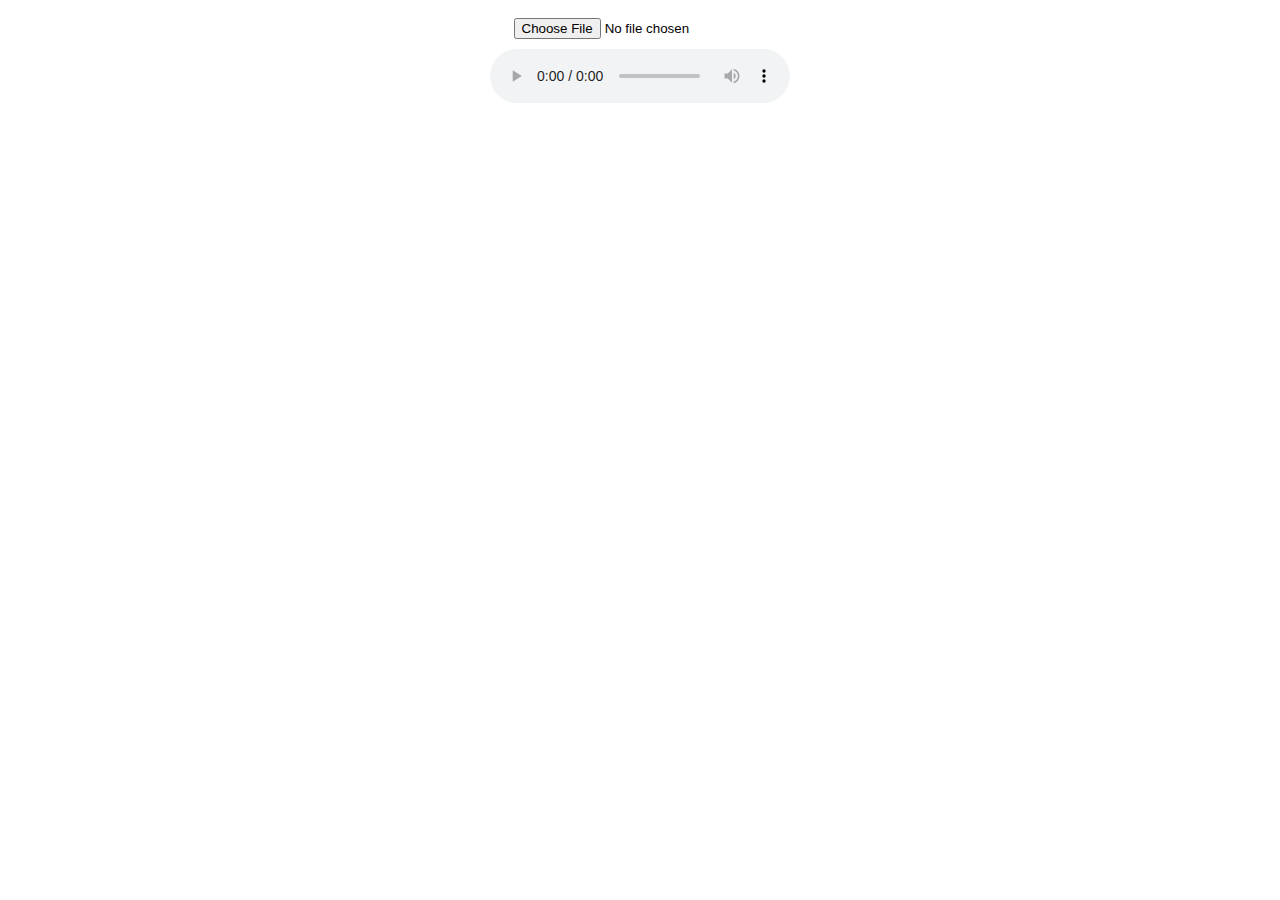
==== commit cf578404: "Add karaoke beta" ====
--- a/index.html
+++ b/index.html
@@ -1,782 +1,26 @@
 <!DOCTYPE html>
 <html lang="en">
 
-<head>
-  <meta charset="UTF-8">
-  <meta name="viewport" content="width=device-width, initial-scale=1.0">
-  <meta http-equiv="X-UA-Compatible" content="ie=edge">
-  <link rel="stylesheet" href="assets/styles/style.css">
-  <script src="https://code.jquery.com/jquery-3.4.0.min.js"
-    integrity="sha256-BJeo0qm959uMBGb65z40ejJYGSgR7REI4+CW1fNKwOg=" crossorigin="anonymous"></script>
-  <script src="assets/javascript/slick.js"></script>
-  <script src="assets/javascript/main.js"></script>
-  <title>Main page</title>
-</head>
+  <head>
+    <meta charset="UTF-8">
+    <meta name="viewport" content="width=device-width, initial-scale=1.0">
+    <meta http-equiv="X-UA-Compatible" content="ie=edge">
+    <link rel="stylesheet" href="assets/styles/style.css">
+    <script src="https://code.jquery.com/jquery-3.4.0.min.js"
+      integrity="sha256-BJeo0qm959uMBGb65z40ejJYGSgR7REI4+CW1fNKwOg=" crossorigin="anonymous"></script>
+    <title>Main page</title>
+  </head>
 
-<body>
-
-  <div class="header-box">
-    <div class="container">
-      <header class="header dark-theme">
-        <a class="logo-link" href="#">
-          <div class="logo-box">
-            <img class="logo" src="assets/images/logo.svg" alt="Logo">
-            <span class="tagline">Школа программирования</span>
-          </div>
-        </a>
-
-        <nav class="menu">
-          <div class="container">
-            <div class="menu-flexbox">
-              <ul class="menu-list">
-                <li class="menu-item"><a href="ruby.html" class="menu-link">Ruby</a></li>
-                <li class="menu-item"><a href="python.html" class="menu-link">Python</a></li>
-                <li class="menu-item"><a href="base.html" class="menu-link">Базовый курс</a></li>
-
-                <li class="menu-item"><a href="#" class="menu-link recall"></a></li>
-
-                <li class="menu-item"><a href="tel:+77785007873" class="menu-link phone-number">+7 778 500 78 73</a>
-                </li>
-
-                <li class="menu-item hamburger-button">
-                  <button class="hamburger hamburger--squeeze" type="button">
-                    <span class="hamburger-box">
-                      <span class="hamburger-inner"></span>
-                    </span>
-                  </button>
-                </li>
-
-              </ul>
-
-              <div class="header-menu-logo">
-                <div class="logo-box">
-                  <img class="logo" src="assets/images/logo.svg" alt="Logo">
-                </div>
-              </div>
-
-              <div class="header-bottom-box">
-                <ul class="language-selector dark">
-                  <li class="language">АНГЛ</li>
-                  <li class="language active">РУС</li>
-                </ul>
-
-                <a href="#" class="menu-link recall"></a>
-              </div>
-            </div>
-          </div>
-
-        </nav>
-      </header>
-    </div>
-  </div>
-
-  <div class="first-screeen-carousel dark-theme">
-    <div class="carousel-body">
-
-      <div class="first-screen-block gradient gradient-yellow"
-        style="background-image: url(assets/images/main-firstscreen.png)">
-        <div class="first-screen-body">
-          <div class="container">
-            <div class="row">
-              <div class="col-12 col-lg-5 col-xl-7">
-                <h1 class="super-big-title">Vault77 — учись у лучших!</h1>
-                <p class="description">Web-разработка и digital-маркетинг это не будущее, это настоящее. Мы поможем тебе
-                  определить верный путь и подобрать специальность, которая подходит именно тебе.</p>
-                <div class="additional"></div>
-
-                <a class="button with-dots" href="#">Хочу учиться</a>
-              </div>
-            </div>
-          </div>
-        </div>
-
-        <div class="first-screen-bottom"></div>
+  <body>
+    <div id='player_block' style='width: 50%; margin: 0 auto; padding: 10px; text-align: center;'>
+      <input name='file' id='file' type='file'>
+      <br>
+      <audio src='assets/audios/audio.mp3' id='player' style='margin: 10px;' controls></audio>
+      <br>
+      <div id='audio_text'>
       </div>
     </div>
 
-    <div class="first-screen-control">
-      <div class="container">
-        <div class="controls">
-          <div class="left">
-            <a href="#first-block" class="link-to-bottom">Крути вниз</a>
-          </div>
-
-          <div class="center">
-            <div class="slides-control"></div>
-          </div>
-
-          <div class="right">
-            <ul class="language-selector">
-              <li class="language">АНГЛ</li>
-              <li class="language active">РУС</li>
-            </ul>
-          </div>
-        </div>
-      </div>
-    </div>
-
-    <div class="banner-box">
-      <div class="banner-body">
-        <div class="oposite-elements">
-          <div class="left">
-            <p class="text">Готов идти к своей мечте и стать лучшим?
-              Vault77 ждет тебя!</p>
-            <a href="#" class="button button-arrow">Я готов</a>
-          </div>
-          <div class="right">
-            <img class="img-block" src="assets/images/two-humans.png" alt="">
-          </div>
-        </div>
-
-      </div>
-    </div>
-  </div>
-
-  <div class="container">
-    <div class="advantages">
-
-      <div class="row">
-        <div class="col-6 col-sm-6 col-md-3">
-          <div class="advantage">
-            <img class="advantage-logo" src="assets/images/main-an-1.svg" alt="ss">
-            <h3 class="advantage-title">30 лекций </h3>
-            <p class="advantage-description">30 лекций с лучшими
-              разработчиками мира</p>
-          </div>
-        </div>
-
-        <div class="col-6 col-sm-6 col-md-3">
-          <div class="advantage">
-            <img class="advantage-logo" src="assets/images/main-an-2.svg" alt="ss">
-            <h3 class="advantage-title">90+ часов</h3>
-            <p class="advantage-description">90 часов практических занятий. Применение навыков in time</p>
-          </div>
-        </div>
-
-        <div class="col-6 col-sm-6 col-md-3">
-          <div class="advantage">
-            <img class="advantage-logo" src="assets/images/main-an-3.svg" alt="ss">
-            <h3 class="advantage-title">300 выпускников</h3>
-            <p class="advantage-description">300 специалистов уже прошли путь обучения и осуществили свою мечту</p>
-          </div>
-        </div>
-
-        <div class="col-6 col-sm-6 col-md-3">
-          <div class="advantage">
-            <img class="advantage-logo" src="assets/images/main-an-4.svg" alt="ss">
-            <h3 class="advantage-title">15 партнеров</h3>
-            <p class="advantage-description">Более 15 компаний ждут наших выпускников на стажировку</p>
-          </div>
-        </div>
-
-      </div>
-
-      <div class="centered">
-        <a href="#" class="button yellow auto-width">
-          <span>Записаться</span>
-          <span class="d-none d-sm-inline"> на консультацию</span>
-        </a>
-      </div>
-    </div>
-  </div>
-
-  <div class="announce-box">
-    <div class="container">
-      <div class="announce">
-        <div class="row">
-          <div class="col-12 col-md-6">
-            <div class="announce-img">
-              <img src="assets/images/main-announce-1.svg" alt="" class="img-block">
-            </div>
-          </div>
-          <div class="col-12 col-md-6">
-            <div class="announce-text">
-              <h2 class="big-title">Учись у лучших!</h2>
-              <p class="description">
-                Web-разработка и digital-маркетинг это не будущее, это настоящее. Мы каждый день
-                взаимодействуем с продуктами работы этих специалистов. Хочешь и ты идти в ногу со временем? Мы поможем
-                тебе
-                определить верный путь и подобрать специальность, которая подходит именно тебе. Выпускниками нашей школы
-                являются Python и Ruby on Rails разработчики, digital-маркетологи и Traffic-менеджеры.
-              </p>
-            </div>
-          </div>
-        </div>
-      </div>
-
-      <div class="announce">
-        <div class="row">
-          <div class="col-12 order-2 col-md-6 order-md-1">
-            <div class="announce-text">
-              <h2 class="big-title">Наставники</h2>
-              <p class="description">
-                Vault77 - это не просто школа, в нашем лице
-                ты обретаешь наставника. -Менторы школы ведут тебя в течение всего курса обучения, лекции проходят как в
-                формате видео-уроков, так и очные занятия - никакой воды, только практические знания и их применение в
-                режиме in time.
-              </p>
-            </div>
-          </div>
-          <div class="col-12 order-1 col-md-6 order-md-2">
-            <div class="announce-img">
-              <img src="assets/images/main-announce-2.svg" alt="" class="img-block">
-            </div>
-          </div>
-        </div>
-      </div>
-
-    </div>
-  </div>
-
-  <div class="dream-box">
-    <div class="container">
-      <div class="dream">
-        <div class="centered">
-          <h4 class="title">Готов идти к своей мечте и стать лучшим?</h4>
-          <p class="description">Vault77 ждет тебя!</p>
-
-          <a href="#" class="button">Хочу стать лучшим</a>
-        </div>
-      </div>
-    </div>
-  </div>
-
-  <div class="container" id="first-block">
-    <div class="courses">
-      <div class="centered">
-        <h1 class="big-title">Мы обучаем</h1>
-        <h4 class="subtitle">Наши курсы постоянно дополняются актуальной информацией.</h4>
-      </div>
-
-      <div class="courses-body">
-        <div class="row">
-          <div class="col-12 col-sm-6 col-lg-3">
-            <div class="course">
-              <span class="logo" style="background-image: url(assets/images/javascript-logo.svg);"></span>
-
-              <h3 class="title">Java Script</h3>
-
-              <p class="description">Growing up in Michigan, I was lucky enough to experience one part of the Great
-                Lakes. And let me assure
-                you, they are great. As a photojournalist, </p>
-
-              <div class="course-info">
-                <div class="info launch">
-                  <h3 class="of">Старт:</h3>
-                  <span class="is">12 Янв. 2019</span>
-                </div>
-
-                <div class="info term">
-                  <h3 class="of">Срок:</h3>
-                  <span class="is">6 месяцев</span>
-                </div>
-              </div>
-
-              <div class="button-place">
-                <a class="button yellow" href="#">Записаться</a>
-              </div>
-
-              <div class="price-place">
-                <span class="price"><span class="amount">25 000</span> тг/мес</span>
-              </div>
-            </div>
-          </div>
-
-          <div class="col-12 col-sm-6 col-lg-3">
-            <div class="course">
-              <span class="logo" style="background-image: url(assets/images/rails-logo.svg);"></span>
-
-              <h3 class="title">Ruby on Rails</h3>
-
-              <p class="description">Growing up in Michigan, I was lucky enough to experience one part of the Great
-                Lakes. And let me assure
-                you, they are great. As a photojournalist, </p>
-
-              <div class="course-info">
-                <div class="info launch">
-                  <h3 class="of">Старт:</h3>
-                  <span class="is">12 Янв. 2019</span>
-                </div>
-
-                <div class="info term">
-                  <h3 class="of">Срок:</h3>
-                  <span class="is">6 месяцев</span>
-                </div>
-              </div>
-
-              <div class="button-place">
-                <a class="button yellow" href="#">Записаться</a>
-              </div>
-
-              <div class="price-place">
-                <span class="price"><span class="amount">40 000</span> тг/мес</span>
-              </div>
-            </div>
-          </div>
-          <div class="col-12 col-sm-6 col-lg-3">
-            <div class="course">
-              <span class="logo" style="background-image: url(assets/images/django-logo.svg);"></span>
-
-              <h3 class="title">Python Django</h3>
-
-              <p class="description">Growing up in Michigan, I was lucky enough to experience one part of the Great
-                Lakes. And let me assure
-                you, they are great. As a photojournalist, </p>
-
-              <div class="course-info">
-                <div class="info launch">
-                  <h3 class="of">Старт:</h3>
-                  <span class="is">12 Янв. 2019</span>
-                </div>
-
-                <div class="info term">
-                  <h3 class="of">Срок:</h3>
-                  <span class="is">6 месяцев</span>
-                </div>
-              </div>
-
-              <div class="button-place">
-                <a class="button yellow" href="#">Записаться</a>
-              </div>
-
-              <div class="price-place">
-                <span class="price"><span class="amount">35 000</span> тг/мес</span>
-              </div>
-            </div>
-          </div>
-
-          <div class="col-12 col-sm-6 col-lg-3">
-            <div class="course">
-              <span class="logo" style="background-image: url(assets/images/english-logo.svg);"></span>
-
-              <h3 class="title">English</h3>
-
-              <p class="description">Growing up in Michigan, I was lucky enough to experience one part of the Great
-                Lakes. And let me assure
-                you, they are great. As a photojournalist, </p>
-
-              <div class="course-info">
-                <div class="info launch">
-                  <h3 class="of">Старт:</h3>
-                  <span class="is">12 Янв. 2019</span>
-                </div>
-
-                <div class="info term">
-                  <h3 class="of">Срок:</h3>
-                  <span class="is">6 месяцев</span>
-                </div>
-              </div>
-
-              <div class="button-place">
-                <a class="button yellow" href="#">Записаться</a>
-              </div>
-
-              <div class="price-place">
-                <span class="price"><span class="amount">25 000</span> тг/мес</span>
-              </div>
-            </div>
-          </div>
-        </div>
-      </div>
-    </div>
-  </div>
-
-  <div class="container">
-    <div class="level-test-box">
-      <div class="level-test-body">
-        <h3 class="big-title">Проверь себя!</h3>
-        <h4 class="subtitle">Пройдите наш тест и узнайте свой уровень в программировании</h4>
-
-        <a class="button" href="#">Пройти тест</a>
-      </div>
-    </div>
-  </div>
-
-  <div class="container">
-    <div class="centered">
-      <h1 class="big-title">Учись у лучших</h1>
-      <h4 class="subtitle">Наши курсы постоянно дополняются актуальной информацией.</h4>
-    </div>
-  </div>
-
-  <div class="graduates-box">
-    <div class="container">
-      <div class="row">
-        <div class="col-4 col-md-2">
-          <div class="graduates-controls">
-            <div class="controller">
-              <span class="control"><span class="control-image"
-                  style="background-image:url('assets/images/student-1.jpg')"></span></span>
-              <span class="control"><span class="control-image"
-                  style="background-image:url('assets/images/student-2.jpg')"></span></span>
-              <span class="control"><span class="control-image"
-                  style="background-image:url('assets/images/student-3.jpg')"></span></span>
-              <span class="control"><span class="control-image"
-                  style="background-image:url('assets/images/student-1.jpg')"></span></span>
-              <span class="control"><span class="control-image"
-                  style="background-image:url('assets/images/student-2.jpg')"></span></span>
-            </div>
-          </div>
-        </div>
-
-        <div class="col-8 d-md-none">
-          <div class="current-slide-img">
-            <img src="" alt="Reviewer" class="slide-img">
-          </div>
-        </div>
-
-        <div class="col-12 col-md-10">
-          <div class="graduates-body">
-            <div class="graduates">
-
-              <div class="graduate">
-                <div class="row">
-                  <div class="col-12 col-sm-5 col-md-5">
-                    <div class="graduate-image-box">
-                      <img src="assets/images/student-1.jpg" alt="Reviewer" class="image">
-                    </div>
-                  </div>
-
-                  <div class="col-12 col-sm-6 col-md-6">
-                    <div class="graduate-feedback-box">
-                      <span class="course">основатель школы</span>
-                      <h3 class="name">Игорь Ким 1</h3>
-                      <p class="text">
-                        Ментор Ruby/ruby on Rails <br>
-                        Входит в топ 1% разработчиков мира <br>
-                        Более 15 лет в индустрии <br>
-                        Работает над проектами мирового масштаба <br>
-                        Генеральный директор Robarin
-                      </p>
-                      <a href="#" class="button bottom-arrow">ЕЩЕ</a>
-                    </div>
-                  </div>
-                </div>
-              </div>
-
-              <div class="graduate">
-                <div class="row">
-                  <div class="col-12 col-sm-5 col-md-5">
-                    <div class="graduate-image-box">
-                      <img src="assets/images/student-2.jpg" alt="Reviewer" class="image">
-                    </div>
-                  </div>
-
-                  <div class="col-12 col-sm-6 col-md-6">
-                    <div class="graduate-feedback-box">
-                      <span class="course">основатель школы</span>
-                      <h3 class="name">Игорь Ким 2</h3>
-                      <p class="text">
-                        Ментор Ruby/ruby on Rails <br>
-                        Входит в топ 1% разработчиков мира <br>
-                        Более 15 лет в индустрии <br>
-                        Работает над проектами мирового масштаба <br>
-                        Генеральный директор Robarin
-                      </p>
-                      <a href="#" class="button bottom-arrow">ЕЩЕ</a>
-
-                    </div>
-                  </div>
-                </div>
-              </div>
-
-              <div class="graduate">
-                <div class="row">
-                  <div class="col-12 col-sm-5 col-md-5">
-                    <div class="graduate-image-box">
-                      <img src="assets/images/student-3.jpg" alt="Reviewer" class="image">
-                    </div>
-                  </div>
-
-                  <div class="col-12 col-sm-6 col-md-6">
-                    <div class="graduate-feedback-box">
-                      <span class="course">основатель школы</span>
-                      <h3 class="name">Игорь Ким 3</h3>
-                      <p class="text">
-                        Ментор Ruby/ruby on Rails <br>
-                        Входит в топ 1% разработчиков мира <br>
-                        Более 15 лет в индустрии <br>
-                        Работает над проектами мирового масштаба <br>
-                        Генеральный директор Robarin
-                      </p>
-                      <a href="#" class="button bottom-arrow">ЕЩЕ</a>
-
-                    </div>
-                  </div>
-                </div>
-              </div>
-
-              <div class="graduate">
-                <div class="row">
-                  <div class="col-12 col-sm-5 col-md-5">
-                    <div class="graduate-image-box">
-                      <img src="assets/images/student-1.jpg" alt="Reviewer" class="image">
-                    </div>
-                  </div>
-
-                  <div class="col-12 col-sm-6 col-md-6">
-                    <div class="graduate-feedback-box">
-                      <span class="course">основатель школы</span>
-                      <h3 class="name">Игорь Ким 4</h3>
-                      <p class="text">
-                        Ментор Ruby/ruby on Rails <br>
-                        Входит в топ 1% разработчиков мира <br>
-                        Более 15 лет в индустрии <br>
-                        Работает над проектами мирового масштаба <br>
-                        Генеральный директор Robarin
-                      </p>
-                      <a href="#" class="button bottom-arrow">ЕЩЕ</a>
-
-                    </div>
-                  </div>
-                </div>
-              </div>
-
-              <div class="graduate">
-                <div class="row">
-                  <div class="col-12 col-sm-5 col-md-5">
-                    <div class="graduate-image-box">
-                      <img src="assets/images/student-2.jpg" alt="Reviewer" class="image">
-                    </div>
-                  </div>
-
-                  <div class="col-12 col-sm-6 col-md-6">
-                    <div class="graduate-feedback-box">
-                      <span class="course">основатель школы</span>
-                      <h3 class="name">Игорь Ким 5</h3>
-                      <p class="text">Ментор Ruby/ruby on Rails -Входит в топ 1% разработчиков мира -Более 15 лет в
-                        индустрии -Работает над проектами мирового масштаба -Генеральный директор Robarin</p>
-                      <a href="#" class="button bottom-arrow">ЕЩЕ</a>
-
-                    </div>
-                  </div>
-                </div>
-              </div>
-
-            </div>
-          </div>
-        </div>
-      </div>
-    </div>
-
-  </div>
-
-  <div class="reviews-box">
-    <div class="container">
-      <div class="reviews-head">
-        <h1 class="big-title">Отзывы</h1>
-        <h4 class="subtitle">Наши курсы постоянно дополняются актуальной информацией.</h4>
-      </div>
-    </div>
-
-    <div class="container container-disable-on-mobile">
-      <div class="reviews-body">
-        <div class="row">
-          <div class="col-12 col-sm-6 col-md-6">
-            <div class="review">
-              <img src="assets/images/graduate-1.png" alt="Омирбек Санжар" class="reviewer-photo">
-              <div class="social-links">
-                <a href="#" class="social-link facebook"></a>
-                <!-- <a href="#" class="social-link instagram"></a> -->
-                <a href="#" class="social-link vk"></a>
-              </div>
-              <h3 class="reviewer-name">Омирбек Санжар</h3>
-              <p class="review-text">Курсы очень информативные, я здорово прокачался на них. Это помогло мне найти в
-                жизни нужное направление, поэтому теперь мне намного легче применять полученные знания на работе.
-                Спасибо большое школе Vault77 за то, что я смог найти свое место под солнцем :)</p>
-            </div>
-          </div>
-          <div class="col-12 col-sm-6 col-md-6">
-            <div class="review">
-              <img src="assets/images/graduate-2.png" alt="Анжелика Бремена" class="reviewer-photo">
-              <div class="social-links">
-                <a href="#" class="social-link facebook"></a>
-                <a href="#" class="social-link instagram"></a>
-                <a href="#" class="social-link vk"></a>
-              </div>
-              <h3 class="reviewer-name">Анжелика Бремена</h3>
-              <span style="background-image: url(assets/images/graduate-2-photo.png)" class="video-preview"></span>
-            </div>
-          </div>
-        </div>
-      </div>
-    </div>
-  </div>
-
-  <div class="faq-box">
-    <div class="box-head">
-      <h1 class="big-title">FAQ</h1>
-      <h4 class="subtitle">Наши курсы постоянно дополняются актуальной информацией</h4>
-    </div>
-
-    <div class="container">
-      <div class="faq-body-box">
-        <div class="row">
-          <div class="col-12 col-md-10 offset-md-1">
-            <div class="faq">
-              <div class="faq-head">
-                <h4 class="title">Как поступить в Школу программистов?</h4>
-              </div>
-              <div class="faq-body">
-                <p class="description">Вступительный экзамен длится 2-3 часа и состоит из заданий по математике, логике
-                  и
-                  алгоритмике. Если у вас есть знания основ программирования, то вы сможете продемонстрировать свои
-                  навыки.
-                  Их наличие не является обязательным условием для поступления, но является преимуществом абитуриента.
-                  Для
-                  решения задач не требуется углубленных знаний школьной программы или особых знаний по информатике.
-                  Основной упор делается на умение находить свои, порой нестандартные способы решения задач. Часть задач
-                  направлена на проверку математической культуры школьника и на выявление его уровня развития.</p>
-              </div>
-            </div>
-          </div>
-
-          <div class="col-12 col-md-10 offset-md-1">
-            <div class="faq is-opened">
-              <div class="faq-head">
-                <h4 class="title">Как проходит вступительный
-                  экзамен и как к нему подготовиться?</h4>
-              </div>
-              <div class="faq-body">
-                <p class="description">Вступительный экзамен длится 2-3 часа и состоит из заданий по математике, логике
-                  и
-                  алгоритмике. Если у вас есть знания основ программирования, то вы сможете продемонстрировать свои
-                  навыки.
-                  Их наличие не является обязательным условием для поступления, но является преимуществом абитуриента.
-                  Для
-                  решения задач не требуется углубленных знаний школьной программы или особых знаний по информатике.
-                  Основной упор делается на умение находить свои, порой нестандартные способы решения задач. Часть задач
-                  направлена на проверку математической культуры школьника и на выявление его уровня развития.</p>
-              </div>
-            </div>
-          </div>
-
-          <div class="col-12 col-md-10 offset-md-1">
-            <div class="faq">
-              <div class="faq-head">
-                <h4 class="title">Как проходит вступительный
-                  экзамен и как к нему подготовиться?</h4>
-              </div>
-              <div class="faq-body">
-                <p class="description">Вступительный экзамен длится 2-3 часа и состоит из заданий по математике, логике
-                  и
-                  алгоритмике. Если у вас есть знания основ программирования, то вы сможете продемонстрировать свои
-                  навыки.
-                  Их наличие не является обязательным условием для поступления, но является преимуществом абитуриента.
-                  Для
-                  решения задач не требуется углубленных знаний школьной программы или особых знаний по информатике.
-                  Основной упор делается на умение находить свои, порой нестандартные способы решения задач. Часть задач
-                  направлена на проверку математической культуры школьника и на выявление его уровня развития.</p>
-              </div>
-            </div>
-          </div>
-
-          <div class="col-12 col-md-10 offset-md-1">
-            <div class="faq">
-              <div class="faq-head">
-                <h4 class="title">Как проходит вступительный
-                  экзамен и как к нему подготовиться?</h4>
-              </div>
-              <div class="faq-body">
-                <p class="description">Вступительный экзамен длится 2-3 часа и состоит из заданий по математике, логике
-                  и
-                  алгоритмике. Если у вас есть знания основ программирования, то вы сможете продемонстрировать свои
-                  навыки.
-                  Их наличие не является обязательным условием для поступления, но является преимуществом абитуриента.
-                  Для
-                  решения задач не требуется углубленных знаний школьной программы или особых знаний по информатике.
-                  Основной упор делается на умение находить свои, порой нестандартные способы решения задач. Часть задач
-                  направлена на проверку математической культуры школьника и на выявление его уровня развития.</p>
-              </div>
-            </div>
-          </div>
-
-        </div>
-
-      </div>
-    </div>
-  </div>
-
-  <div class="lead-form-box footer">
-    <div class="container">
-      <div class="lead-form-head">
-        <h1 class="big-title">Записаться на консультацию</h1>
-        <h4 class="subtitle">Уже готовы кодить? Оставьте заявку и мы расскажем вам обо всем, что вам нужно знать</h4>
-      </div>
-
-      <div class="lead-form-body">
-        <form class="lead-form" action="/leads">
-          <div class="row">
-            <div class="col-12 col-sm-4 col-md-4">
-              <div class="input-group">
-                <input class="input" type="text" placeholder="Имя">
-              </div>
-            </div>
-            <div class="col-12 col-sm-4 col-md-4">
-              <div class="input-group">
-                <input class="input" type="email" placeholder="Номер">
-              </div>
-            </div>
-            <div class="col-12 col-sm-4 col-md-4">
-              <div class="input-group">
-                <input class="input" type="email" placeholder="E-mail">
-              </div>
-            </div>
-            <div class="col-12 col-sm-4 offset-sm-4 col-md-4 offset-md-4">
-              <div class="input-group">
-                <button class="button" type="submit">Записаться</button>
-              </div>
-            </div>
-          </div>
-        </form>
-      </div>
-    </div>
-  </div>
-
-  <footer class="footer">
-    <div class="container">
-      <div class="row">
-        <div class="col-12 col-sm-4 col-md-4">
-          <div class="footer-extra">
-            <div class="logo-box">
-              <img src="assets/images/footer-vault-logo.svg" alt="Logo" class="logo">
-              <span class="tagline">Школа программирования</span>
-            </div>
-
-            <span class="copyright">© 2018 Vault77 almaty</span>
-          </div>
-        </div>
-        <div class="col-12 col-sm-2 offset-sm-2">
-          <div class="footer-sections">
-
-            <h3 class="title">Курсы</h3>
-            <div class="sections">
-              <a class="section-link" href="#">Ruby</a>
-              <a class="section-link" href="#">Python</a>
-              <a class="section-link" href="#">Базовый курс</a>
-            </div>
-          </div>
-        </div>
-        <div class="col-12 col-sm-4 col-md-4">
-          <div class="footer-contacts">
-            <h3 class="title">На связи</h3>
-
-            <div class="contacts">
-              <span class="contact">г. Алматы Байтурсынова 55</span>
-              <a class="contact" href="#">+7 778 500 78 73</a>
-              <a class="contact" href="#">sales@vault77.kz</a>
-            </div>
-          </div>
-        </div>
-      </div>
-    </div>
-  </footer>
-
-</body>
-
+    <script src='assets/javascript/player.js'></script>
+  </body>
 </html>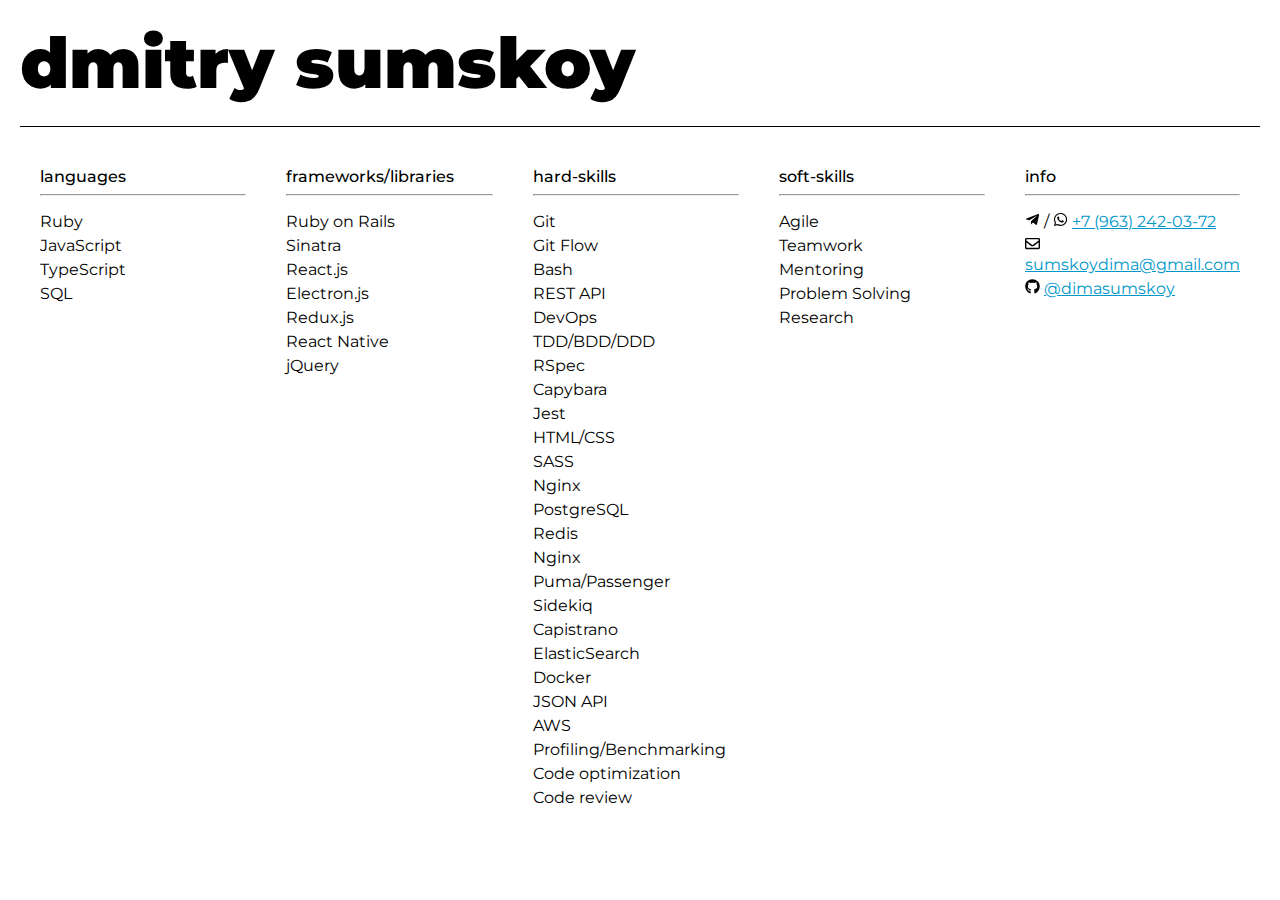
==== commit 8bd29fce: "Add portfolio" ====
--- a/index.html
+++ b/index.html
@@ -1,26 +1,104 @@
 <!DOCTYPE html>
 <html lang="en">
+<head>
+  <meta charset="utf-8">
+  <link rel="stylesheet" href="./assets/style.css">
+  <link href="https://fonts.googleapis.com/css2?family=Montserrat:wght@400;500;600;900&family=Open+Sans:wght@800&family=Roboto:wght@900&display=swap" rel="stylesheet">
+  <link rel="stylesheet" href="https://cdnjs.cloudflare.com/ajax/libs/font-awesome/4.7.0/css/font-awesome.min.css">
+  <title>dmitry sumskoy | protfolio</title>
+</head>
 
-  <head>
-    <meta charset="UTF-8">
-    <meta name="viewport" content="width=device-width, initial-scale=1.0">
-    <meta http-equiv="X-UA-Compatible" content="ie=edge">
-    <link rel="stylesheet" href="assets/styles/style.css">
-    <script src="https://code.jquery.com/jquery-3.4.0.min.js"
-      integrity="sha256-BJeo0qm959uMBGb65z40ejJYGSgR7REI4+CW1fNKwOg=" crossorigin="anonymous"></script>
-    <title>Main page</title>
-  </head>
-
-  <body>
-    <div id='player_block' style='width: 50%; margin: 0 auto; padding: 10px; text-align: center;'>
-      <input name='file' id='file' type='file'>
-      <br>
-      <audio src='assets/audios/audio.mp3' id='player' style='margin: 10px;' controls></audio>
-      <br>
-      <div id='audio_text'>
+<body>
+  <main>
+    <header>
+      <h1 id="page_title">dmitry sumskoy</h1>
+    </header>
+    <section id="content">
+      <div class="content__info-block">
+        <span class="content__info-title">languages</span>
+        <hr>
+        <ul class="content__info-list">
+          <li class="content__info-item">Ruby</li>
+          <li class="content__info-item">JavaScript</li>
+          <li class="content__info-item">TypeScript</li>
+          <li class="content__info-item">SQL</li>
+        </ul>
       </div>
-    </div>
-
-    <script src='assets/javascript/player.js'></script>
-  </body>
-</html>+      <div class="content__info-block">
+        <span class="content__info-title">frameworks/libraries</span>
+        <hr>
+        <ul class="content__info-list">
+          <li class="content__info-item">Ruby on Rails</li>
+          <li class="content__info-item">Sinatra</li>
+          <li class="content__info-item">React.js</li>
+          <li class="content__info-item">Electron.js</li>
+          <li class="content__info-item">Redux.js</li>
+          <li class="content__info-item">React Native</li>
+          <li class="content__info-item">jQuery</li>
+        </ul>
+      </div>
+      <div class="content__info-block">
+        <span class="content__info-title">hard-skills</span>
+        <hr>
+        <ul class="content__info-list">
+          <li class="content__info-item">Git</li>
+          <li class="content__info-item">Git Flow</li>
+          <li class="content__info-item">Bash</li>
+          <li class="content__info-item">REST API</li>
+          <li class="content__info-item">DevOps</li>
+          <li class="content__info-item">TDD/BDD/DDD</li>
+          <li class="content__info-item">RSpec</li>
+          <li class="content__info-item">Capybara</li>
+          <li class="content__info-item">Jest</li>
+          <li class="content__info-item">HTML/CSS</li>
+          <li class="content__info-item">SASS</li>
+          <li class="content__info-item">Nginx</li>
+          <li class="content__info-item">PostgreSQL</li>
+          <li class="content__info-item">Redis</li>
+          <li class="content__info-item">Nginx</li>
+          <li class="content__info-item">Puma/Passenger</li>
+          <li class="content__info-item">Sidekiq</li>
+          <li class="content__info-item">Capistrano</li>
+          <li class="content__info-item">ElasticSearch</li>
+          <li class="content__info-item">Docker</li>
+          <li class="content__info-item">JSON API</li>
+          <li class="content__info-item">AWS</li>
+          <li class="content__info-item">Profiling/Benchmarking</li>
+          <li class="content__info-item">Code optimization</li>
+          <li class="content__info-item">Code review</li>
+        </ul>
+      </div>
+      <div class="content__info-block">
+        <span class="content__info-title">soft-skills</span>
+        <hr>
+        <ul class="content__info-list">
+          <li class="content__info-item">Agile</li>
+          <li class="content__info-item">Teamwork</li>
+          <li class="content__info-item">Mentoring</li>
+          <li class="content__info-item">Problem Solving</li>
+          <li class="content__info-item">Research</li>
+        </ul>
+      </div>
+      <div class="content__info-block">
+        <span class="content__info-title">info</span>
+        <hr>
+        <ul class="content__info-list">
+          <li class="content__info-item">
+            <img src="assets/images/telegram-plane-brands.svg" width="15" height="15">
+            /
+            <img src="assets/images/whatsapp-brands.svg" width="15" height="15">
+            <a href="tel:+77071135854">+7 (963) 242-03-72</a></li>
+          <li class="content__info-item">
+            <img src="assets/images/envelope-regular.svg" width="15" height="15">
+            <a href="mailto: sumskoydima@gmail.com">sumskoydima@gmail.com</a>
+          </li>
+          <li class="content__info-item">
+            <img src="assets/images/github-brands.svg" width="15" height="15">
+            <a href="https://github.com/dimasumskoy">@dimasumskoy</a>
+          </li>
+        </ul>
+      </div>
+    </section>
+  </main>
+</body>
+</html>
--- a/assets/style.css
+++ b/assets/style.css
@@ -0,0 +1,57 @@
+body {
+  height: 100%;
+  width: 100%;
+  padding: 0;
+  margin: 0;
+
+  font-family: 'Montserrat', sans-serif;
+}
+
+main {
+  padding: 20px;
+}
+
+header {
+  border-bottom: 1px solid #000;
+  margin-bottom: 20px;
+}
+
+hr {
+  color: #000;
+}
+
+a {
+  color: #0097c9;
+}
+
+h1#page_title {
+  font-weight: 900;
+  font-size: 70px;
+  margin: 0 0 20px 0;
+}
+
+#content {
+  display: flex;
+  flex-direction: row;
+  width: 100%;
+}
+
+.content__info-block {
+  width: 20%;
+  padding: 20px;
+}
+
+.content__info-title {
+  font-weight: 500;
+}
+
+.content__info-list {
+  font-weight: 400;
+  list-style-type: none;
+  padding: 0;
+}
+
+.content__info-item {
+  padding: 0;
+  margin: 5px 0;
+}
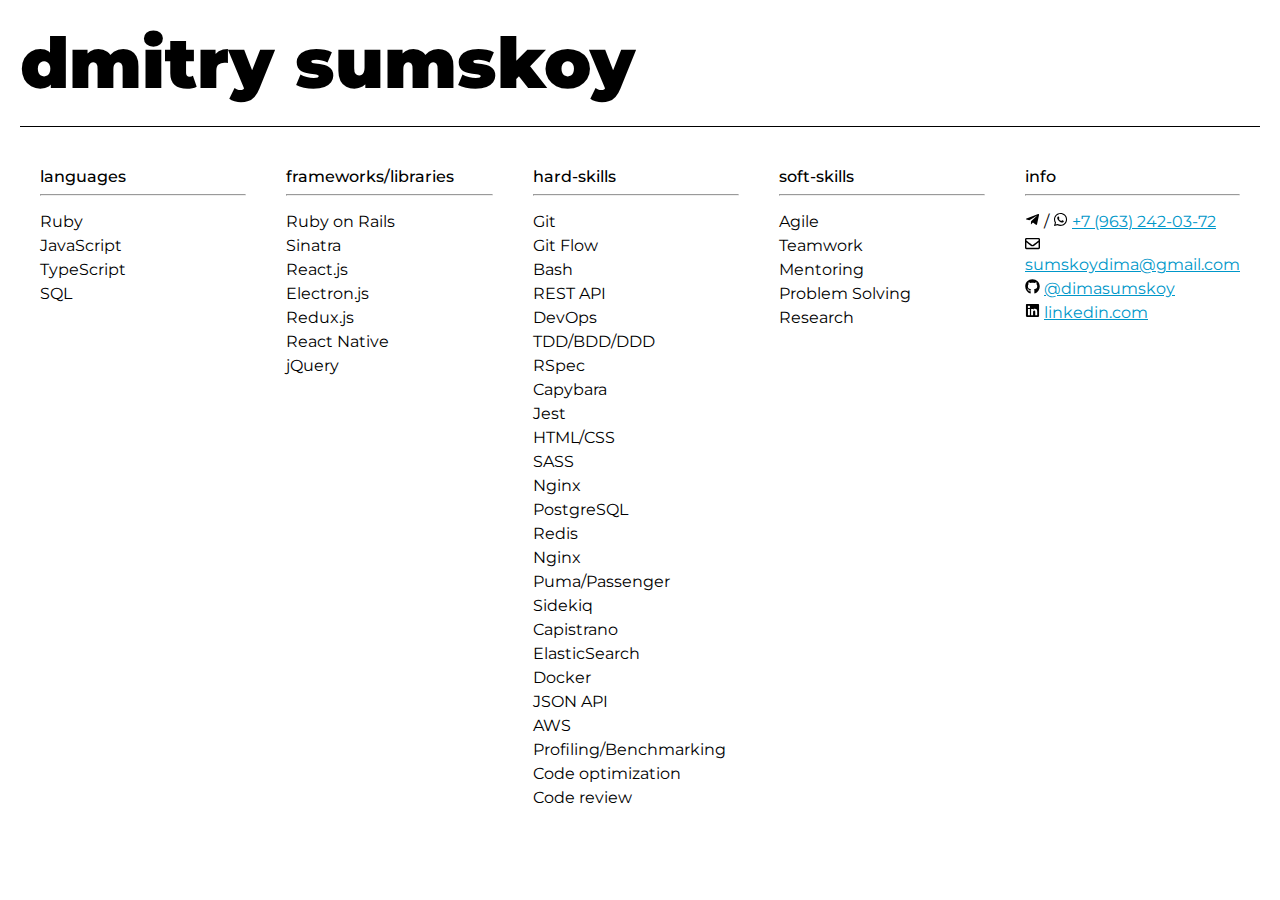
==== commit 45463bce: "Refactor links" ====
--- a/index.html
+++ b/index.html
@@ -87,14 +87,18 @@
             <img src="assets/images/telegram-plane-brands.svg" width="15" height="15">
             /
             <img src="assets/images/whatsapp-brands.svg" width="15" height="15">
-            <a href="tel:+77071135854">+7 (963) 242-03-72</a></li>
+            <a href="tel:+77071135854" target="_blank">+7 (963) 242-03-72</a></li>
           <li class="content__info-item">
             <img src="assets/images/envelope-regular.svg" width="15" height="15">
-            <a href="mailto: sumskoydima@gmail.com">sumskoydima@gmail.com</a>
+            <a href="mailto: sumskoydima@gmail.com" target="_blank">sumskoydima@gmail.com</a>
           </li>
           <li class="content__info-item">
             <img src="assets/images/github-brands.svg" width="15" height="15">
-            <a href="https://github.com/dimasumskoy">@dimasumskoy</a>
+            <a href="https://github.com/dimasumskoy" target="_blank">@dimasumskoy</a>
+          </li>
+          <li class="content__info-item">
+            <img src="assets/images/linkedin-brands.svg" width="15" height="15">
+            <a href="https://www.linkedin.com/in/dmitry-sumskoy-8887a3a0/?locale=en_US" target="_blank">linkedin.com</a>
           </li>
         </ul>
       </div>
